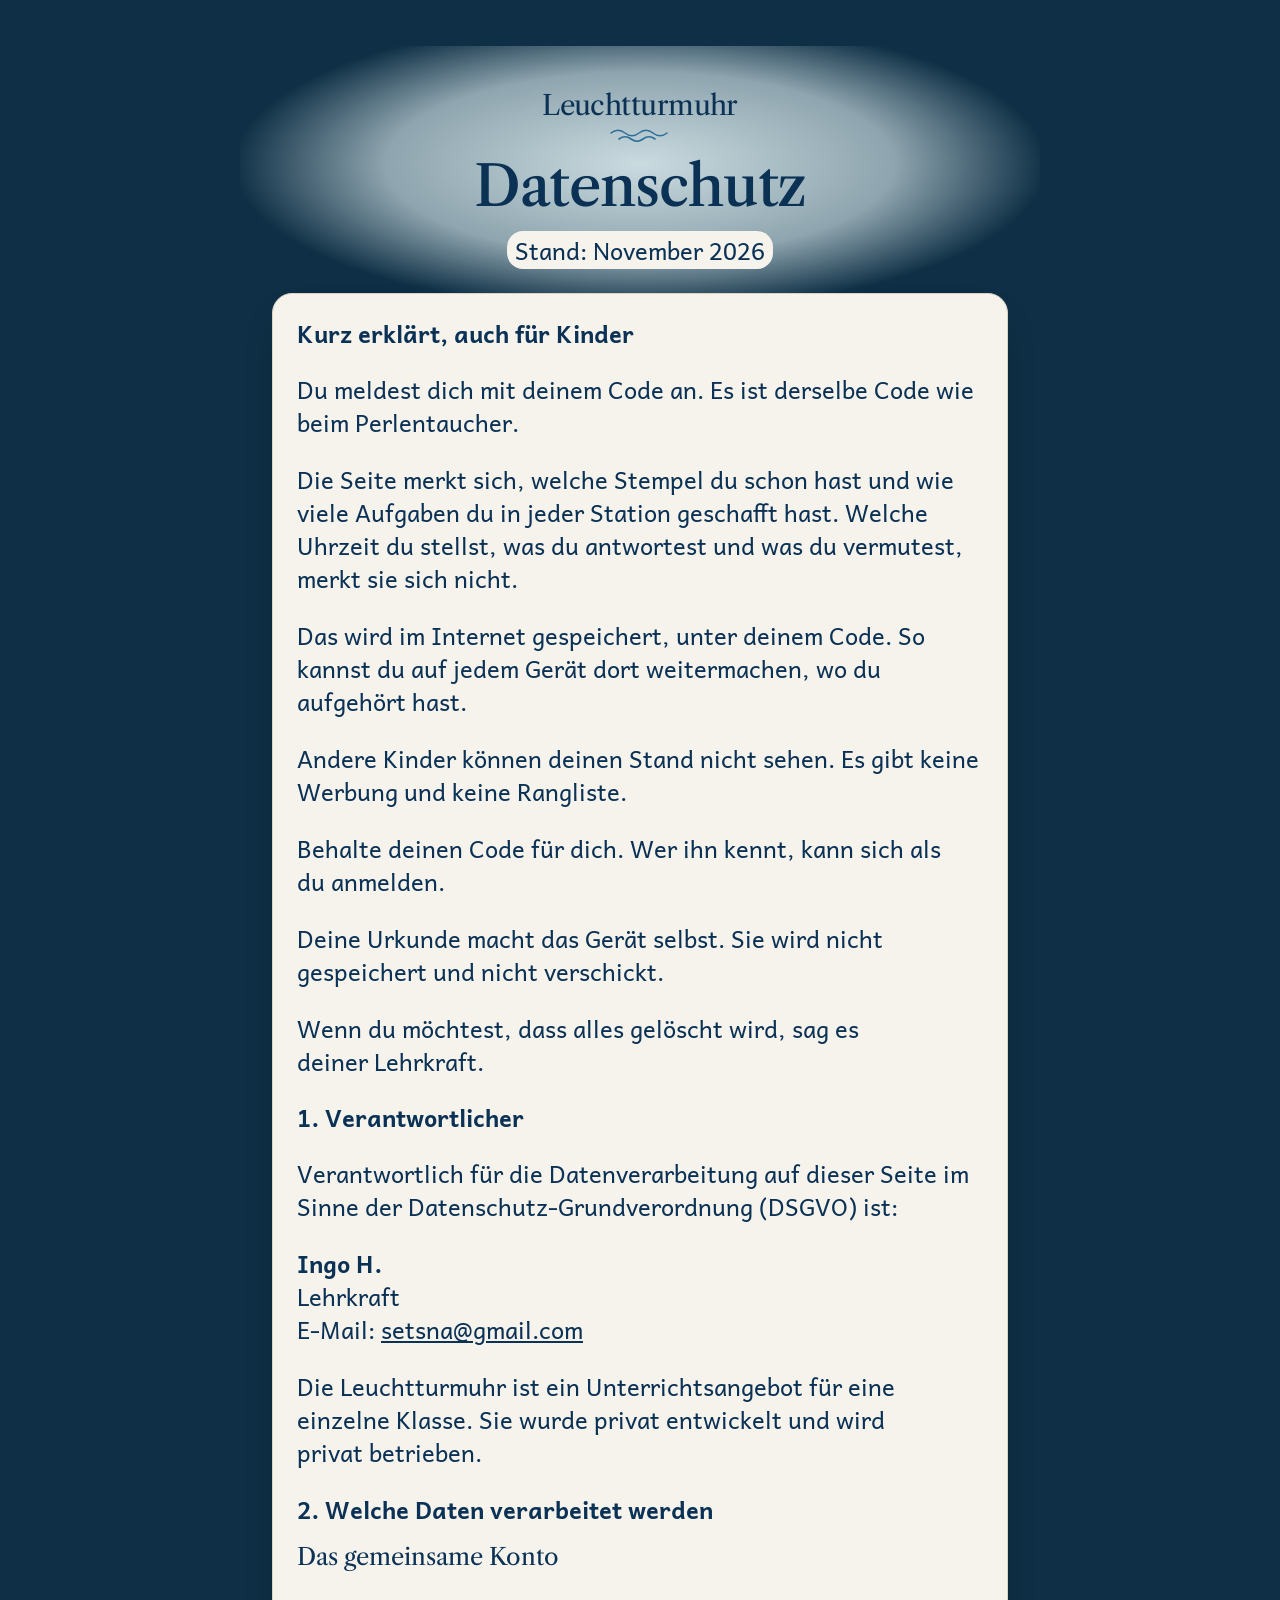
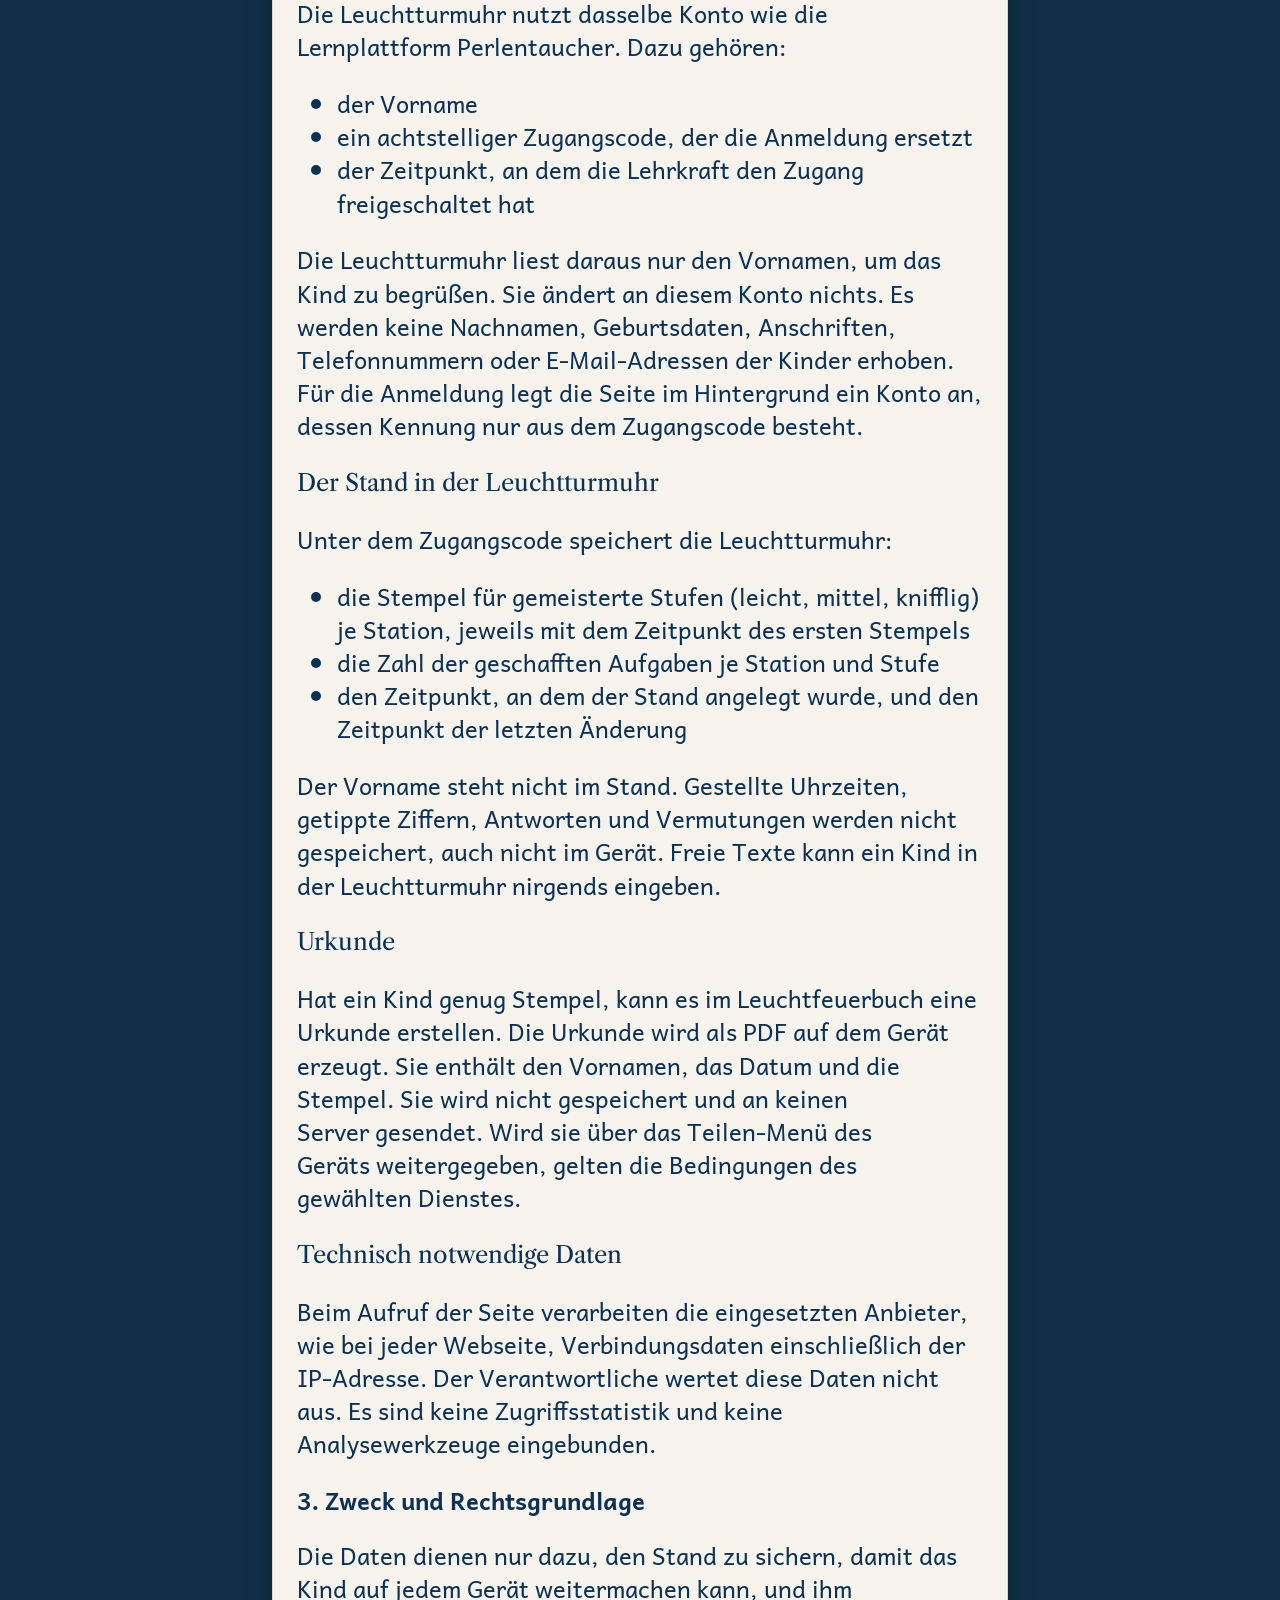
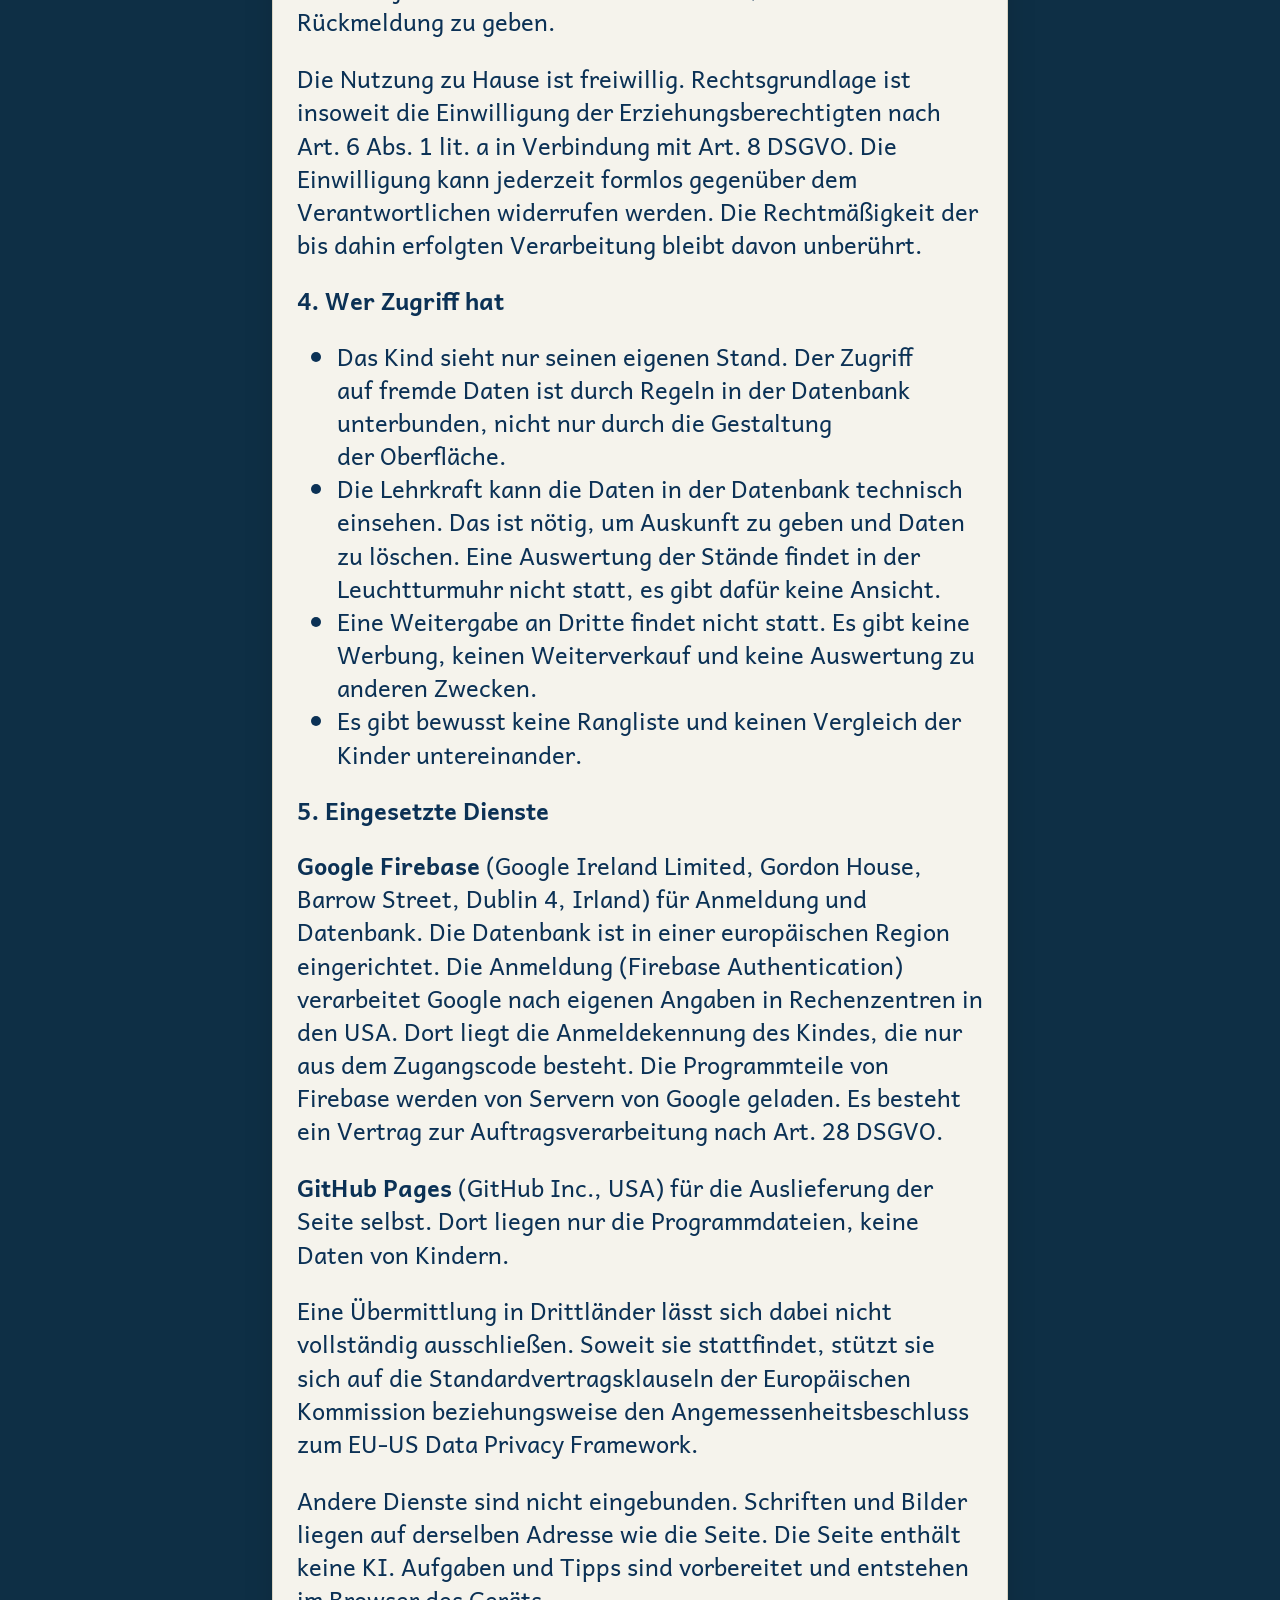
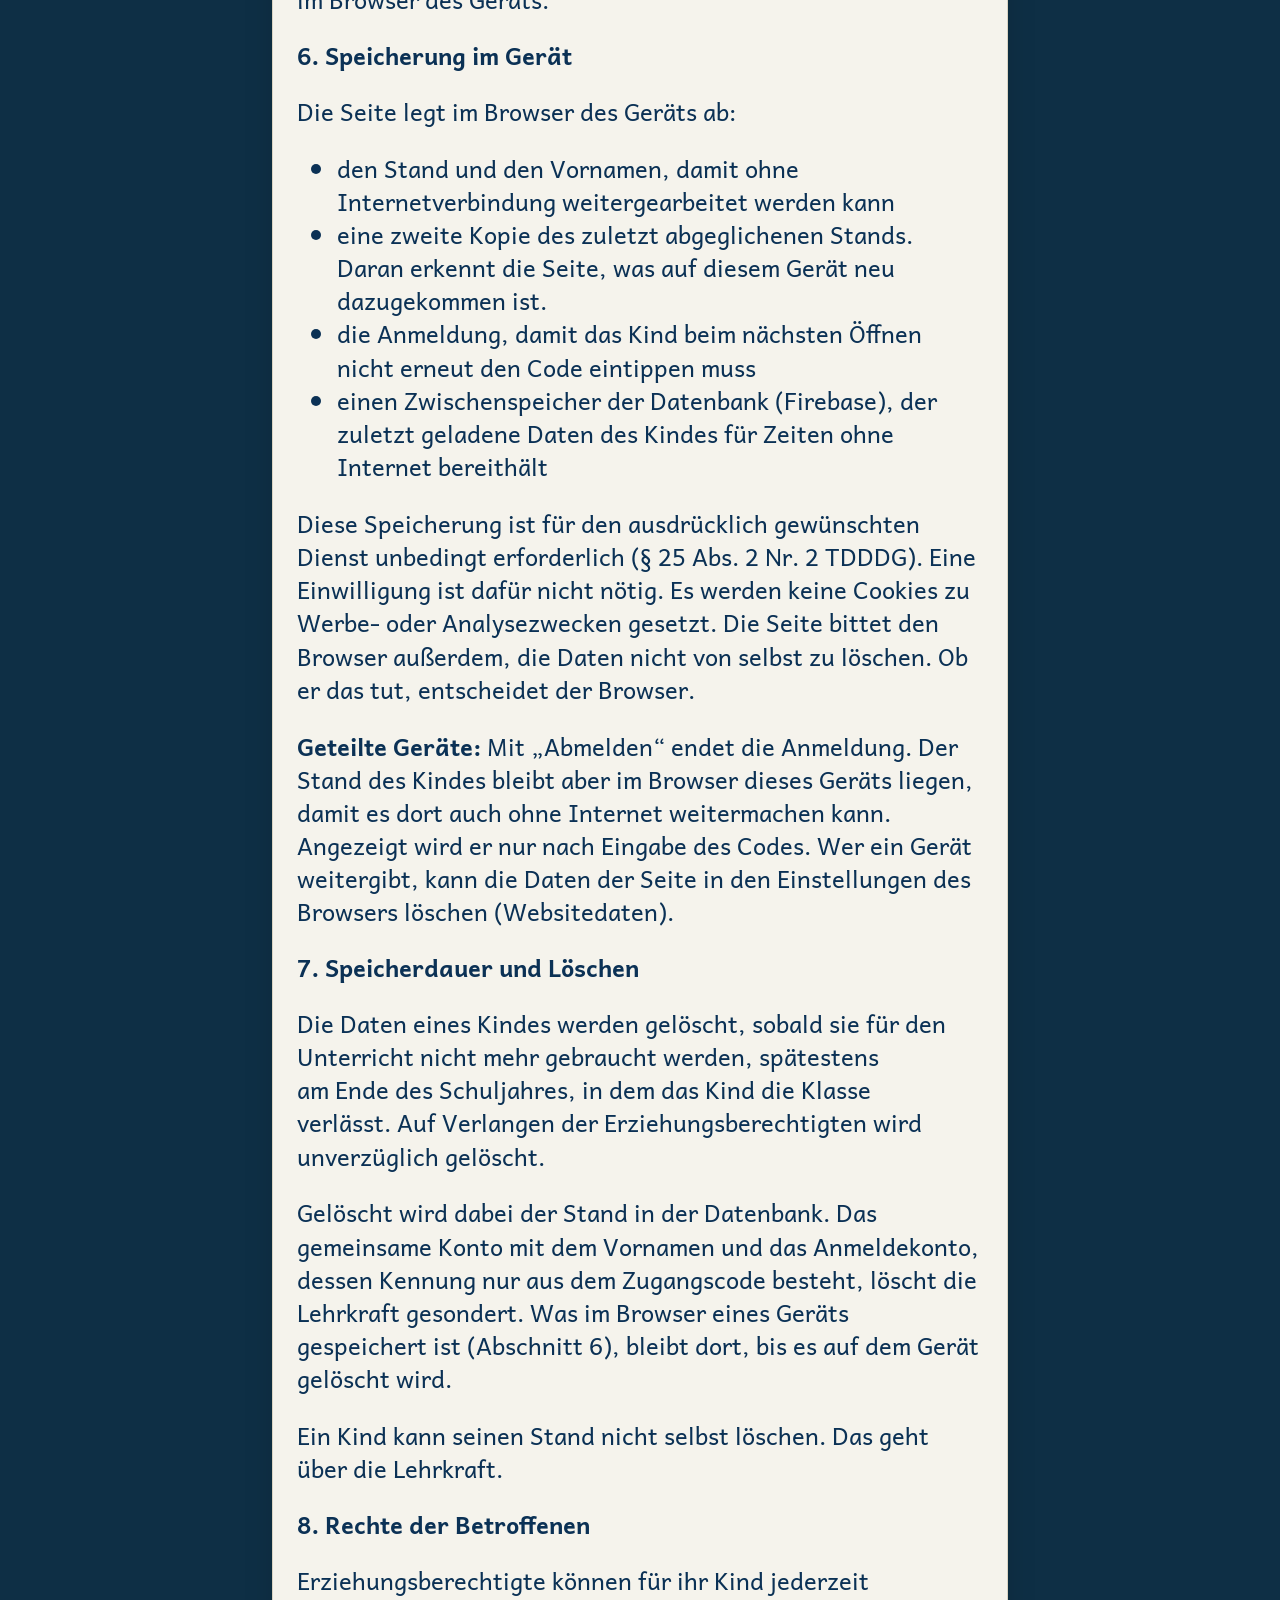
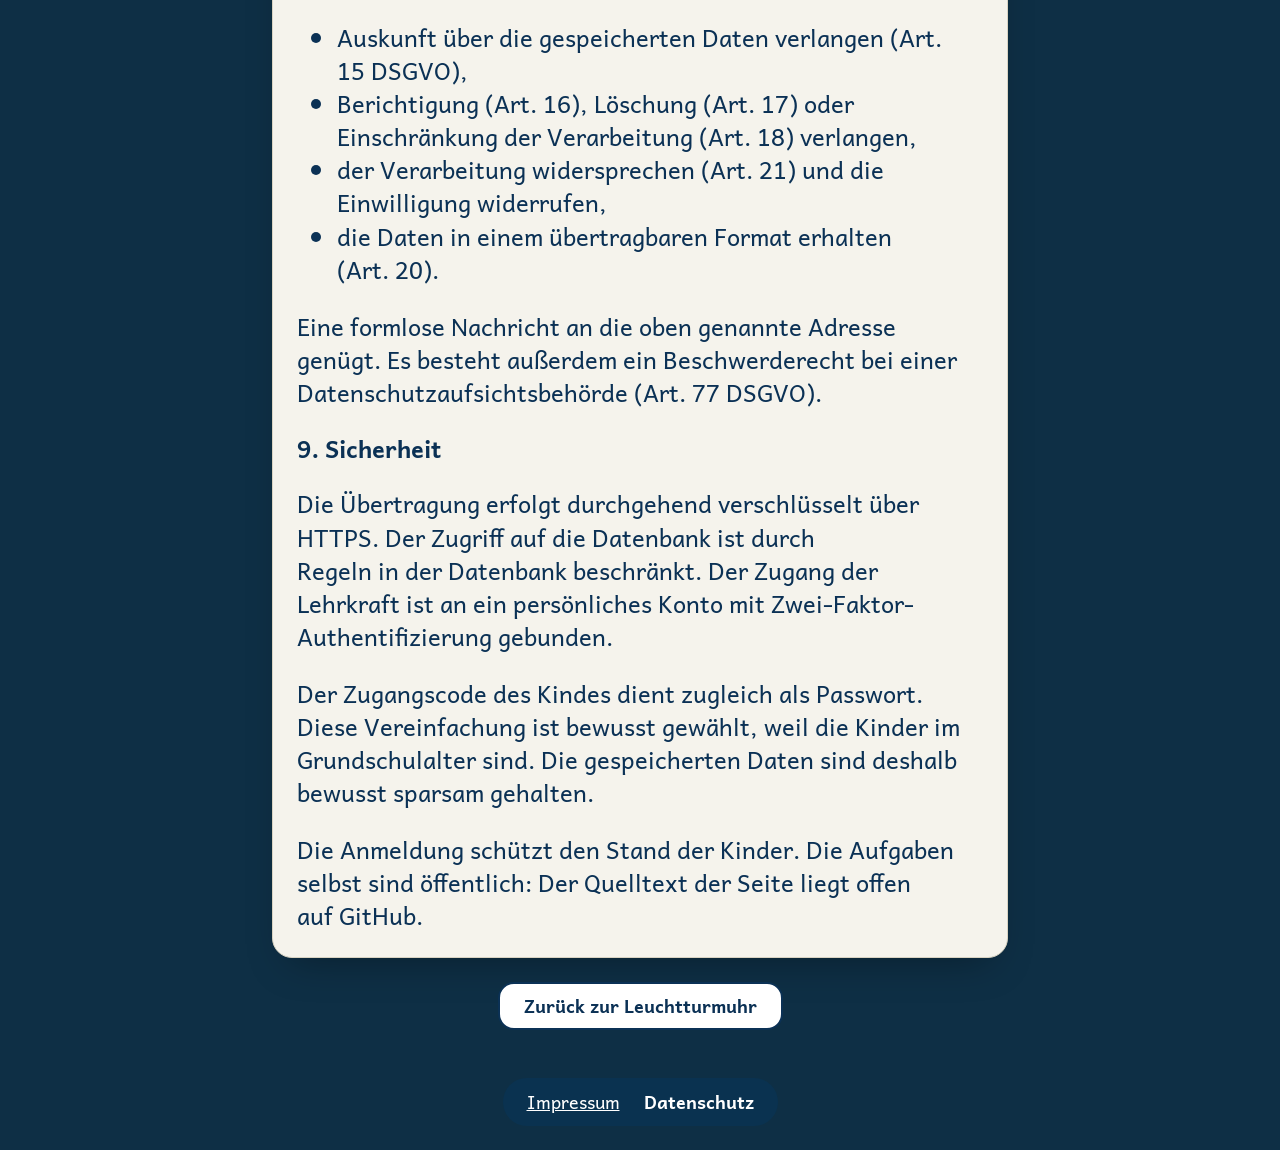
==== datenschutz.html @ ad17b471 "Stationstitel: keine automatische Silbentrennung, etwas kleiner (Zeitspannen in einer Zeile, v=3) Co" ====
<!doctype html>
<html lang="de">
<head>
  <meta charset="utf-8">
  <meta name="viewport" content="width=device-width, initial-scale=1, viewport-fit=cover">
  <meta http-equiv="Content-Security-Policy" content="default-src 'self'; img-src 'self'; style-src 'self'; script-src 'self'; font-src 'self'; connect-src 'self'; manifest-src 'self'; base-uri 'none'; form-action 'none'; object-src 'none'">
  <meta name="referrer" content="no-referrer">
  <meta name="robots" content="noindex, nofollow">
  <meta name="theme-color" content="#0e2f45">
  <title>Datenschutz – Leuchtturmuhr</title>
  <link rel="stylesheet" href="css/tokens.css?v=3">
  <link rel="stylesheet" href="css/leuchtturmuhr.css?v=3">
</head>
<body class="text-seite">
  <main class="seite">
    <header class="kopf">
      <a class="wortmarke" href="./">Leuchtturmuhr<svg class="welle" viewBox="0 0 62 14" aria-hidden="true" focusable="false"><path d="M2 5c5-4 9-4 14 0s9 4 14 0 9-4 14 0 9 4 14 0M10 11c4-3 8-3 12 0s8 3 12 0 8-3 12 0" fill="none" stroke-width="1.6" stroke-linecap="round"/></svg></a>
      <h1>Datenschutz</h1>
      <p class="stand">Stand: November 2026</p>
    </header>

    <section class="papier rechtstext" aria-label="Datenschutzerklärung">
      <h2>Kurz erklärt, auch für Kinder</h2>
      <p>Du meldest dich mit deinem Code an. Es ist derselbe Code wie beim Perlentaucher.</p>
      <p>Die Seite merkt sich, welche Stempel du schon hast und wie viele Aufgaben du in jeder Station geschafft hast. Welche Uhrzeit du stellst, was du antwortest und was du vermutest, merkt sie sich nicht.</p>
      <p>Das wird im Internet gespeichert, unter deinem Code. So kannst du auf jedem Gerät dort weitermachen, wo du aufgehört hast.</p>
      <p>Andere Kinder können deinen Stand nicht sehen. Es gibt keine Werbung und keine Rangliste.</p>
      <p>Behalte deinen Code für dich. Wer ihn kennt, kann sich als du anmelden.</p>
      <p>Deine Urkunde macht das Gerät selbst. Sie wird nicht gespeichert und nicht verschickt.</p>
      <p>Wenn du möchtest, dass alles gelöscht wird, sag es deiner Lehrkraft.</p>

      <h2>1. Verantwortlicher</h2>
      <p>Verantwortlich für die Datenverarbeitung auf dieser Seite im Sinne der Datenschutz-Grundverordnung (DSGVO) ist:</p>
      <p><b>Ingo H.</b><br>Lehrkraft<br>E-Mail: <a href="mailto:setsna@gmail.com">setsna@gmail.com</a></p>
      <p>Die Leuchtturmuhr ist ein Unterrichtsangebot für eine einzelne Klasse. Sie wurde privat entwickelt und wird privat betrieben.</p>

      <h2>2. Welche Daten verarbeitet werden</h2>
      <h3>Das gemeinsame Konto</h3>
      <p>Die Leuchtturmuhr nutzt dasselbe Konto wie die Lernplattform Perlentaucher. Dazu gehören:</p>
      <ul>
        <li>der Vorname</li>
        <li>ein achtstelliger Zugangscode, der die Anmeldung ersetzt</li>
        <li>der Zeitpunkt, an dem die Lehrkraft den Zugang freigeschaltet hat</li>
      </ul>
      <p>Die Leuchtturmuhr liest daraus nur den Vornamen, um das Kind zu begrüßen. Sie ändert an diesem Konto nichts. Es werden keine Nachnamen, Geburtsdaten, Anschriften, Telefonnummern oder E-Mail-Adressen der Kinder erhoben. Für die Anmeldung legt die Seite im Hintergrund ein Konto an, dessen Kennung nur aus dem Zugangscode besteht.</p>

      <h3>Der Stand in der Leuchtturmuhr</h3>
      <p>Unter dem Zugangscode speichert die Leuchtturmuhr:</p>
      <ul>
        <li>die Stempel für gemeisterte Stufen (leicht, mittel, knifflig) je Station, jeweils mit dem Zeitpunkt des ersten Stempels</li>
        <li>die Zahl der geschafften Aufgaben je Station und Stufe</li>
        <li>den Zeitpunkt, an dem der Stand angelegt wurde, und den Zeitpunkt der letzten Änderung</li>
      </ul>
      <p>Der Vorname steht nicht im Stand. Gestellte Uhrzeiten, getippte Ziffern, Antworten und Vermutungen werden nicht gespeichert, auch nicht im Gerät. Freie Texte kann ein Kind in der Leuchtturmuhr nirgends eingeben.</p>

      <h3>Urkunde</h3>
      <p>Hat ein Kind genug Stempel, kann es im Leuchtfeuerbuch eine Urkunde erstellen. Die Urkunde wird als PDF auf dem Gerät erzeugt. Sie enthält den Vornamen, das Datum und die Stempel. Sie wird nicht gespeichert und an keinen Server gesendet. Wird sie über das Teilen-Menü des Geräts weitergegeben, gelten die Bedingungen des gewählten Dienstes.</p>

      <h3>Technisch notwendige Daten</h3>
      <p>Beim Aufruf der Seite verarbeiten die eingesetzten Anbieter, wie bei jeder Webseite, Verbindungsdaten einschließlich der IP-Adresse. Der Verantwortliche wertet diese Daten nicht aus. Es sind keine Zugriffsstatistik und keine Analysewerkzeuge eingebunden.</p>

      <h2>3. Zweck und Rechtsgrundlage</h2>
      <p>Die Daten dienen nur dazu, den Stand zu sichern, damit das Kind auf jedem Gerät weitermachen kann, und ihm Rückmeldung zu geben.</p>
      <p>Die Nutzung zu Hause ist freiwillig. Rechtsgrundlage ist insoweit die Einwilligung der Erziehungsberechtigten nach Art. 6 Abs. 1 lit. a in Verbindung mit Art. 8 DSGVO. Die Einwilligung kann jederzeit formlos gegenüber dem Verantwortlichen widerrufen werden. Die Rechtmäßigkeit der bis dahin erfolgten Verarbeitung bleibt davon unberührt.</p>

      <h2>4. Wer Zugriff hat</h2>
      <ul>
        <li>Das Kind sieht nur seinen eigenen Stand. Der Zugriff auf fremde Daten ist durch Regeln in der Datenbank unterbunden, nicht nur durch die Gestaltung der Oberfläche.</li>
        <li>Die Lehrkraft kann die Daten in der Datenbank technisch einsehen. Das ist nötig, um Auskunft zu geben und Daten zu löschen. Eine Auswertung der Stände findet in der Leuchtturmuhr nicht statt, es gibt dafür keine Ansicht.</li>
        <li>Eine Weitergabe an Dritte findet nicht statt. Es gibt keine Werbung, keinen Weiterverkauf und keine Auswertung zu anderen Zwecken.</li>
        <li>Es gibt bewusst keine Rangliste und keinen Vergleich der Kinder untereinander.</li>
      </ul>

      <h2>5. Eingesetzte Dienste</h2>
      <p><b>Google Firebase</b> (Google Ireland Limited, Gordon House, Barrow Street, Dublin 4, Irland) für Anmeldung und Datenbank. Die Datenbank ist in einer europäischen Region eingerichtet. Die Anmeldung (Firebase Authentication) verarbeitet Google nach eigenen Angaben in Rechenzentren in den USA. Dort liegt die Anmeldekennung des Kindes, die nur aus dem Zugangscode besteht. Die Programmteile von Firebase werden von Servern von Google geladen. Es besteht ein Vertrag zur Auftragsverarbeitung nach Art. 28 DSGVO.</p>
      <p><b>GitHub Pages</b> (GitHub Inc., USA) für die Auslieferung der Seite selbst. Dort liegen nur die Programmdateien, keine Daten von Kindern.</p>
      <p>Eine Übermittlung in Drittländer lässt sich dabei nicht vollständig ausschließen. Soweit sie stattfindet, stützt sie sich auf die Standardvertragsklauseln der Europäischen Kommission beziehungsweise den Angemessenheitsbeschluss zum EU-US Data Privacy Framework.</p>
      <p>Andere Dienste sind nicht eingebunden. Schriften und Bilder liegen auf derselben Adresse wie die Seite. Die Seite enthält keine KI. Aufgaben und Tipps sind vorbereitet und entstehen im Browser des Geräts.</p>

      <h2>6. Speicherung im Gerät</h2>
      <p>Die Seite legt im Browser des Geräts ab:</p>
      <ul>
        <li>den Stand und den Vornamen, damit ohne Internetverbindung weitergearbeitet werden kann</li>
        <li>eine zweite Kopie des zuletzt abgeglichenen Stands. Daran erkennt die Seite, was auf diesem Gerät neu dazugekommen ist.</li>
        <li>die Anmeldung, damit das Kind beim nächsten Öffnen nicht erneut den Code eintippen muss</li>
        <li>einen Zwischenspeicher der Datenbank (Firebase), der zuletzt geladene Daten des Kindes für Zeiten ohne Internet bereithält</li>
      </ul>
      <p>Diese Speicherung ist für den ausdrücklich gewünschten Dienst unbedingt erforderlich (§ 25 Abs. 2 Nr. 2 TDDDG). Eine Einwilligung ist dafür nicht nötig. Es werden keine Cookies zu Werbe- oder Analysezwecken gesetzt. Die Seite bittet den Browser außerdem, die Daten nicht von selbst zu löschen. Ob er das tut, entscheidet der Browser.</p>
      <p><b>Geteilte Geräte:</b> Mit „Abmelden“ endet die Anmeldung. Der Stand des Kindes bleibt aber im Browser dieses Geräts liegen, damit es dort auch ohne Internet weitermachen kann. Angezeigt wird er nur nach Eingabe des Codes. Wer ein Gerät weitergibt, kann die Daten der Seite in den Einstellungen des Browsers löschen (Websitedaten).</p>

      <h2>7. Speicherdauer und Löschen</h2>
      <p>Die Daten eines Kindes werden gelöscht, sobald sie für den Unterricht nicht mehr gebraucht werden, spätestens am Ende des Schuljahres, in dem das Kind die Klasse verlässt. Auf Verlangen der Erziehungsberechtigten wird unverzüglich gelöscht.</p>
      <p>Gelöscht wird dabei der Stand in der Datenbank. Das gemeinsame Konto mit dem Vornamen und das Anmeldekonto, dessen Kennung nur aus dem Zugangscode besteht, löscht die Lehrkraft gesondert. Was im Browser eines Geräts gespeichert ist (Abschnitt 6), bleibt dort, bis es auf dem Gerät gelöscht wird.</p>
      <p>Ein Kind kann seinen Stand nicht selbst löschen. Das geht über die Lehrkraft.</p>

      <h2>8. Rechte der Betroffenen</h2>
      <p>Erziehungsberechtigte können für ihr Kind jederzeit</p>
      <ul>
        <li>Auskunft über die gespeicherten Daten verlangen (Art. 15 DSGVO),</li>
        <li>Berichtigung (Art. 16), Löschung (Art. 17) oder Einschränkung der Verarbeitung (Art. 18) verlangen,</li>
        <li>der Verarbeitung widersprechen (Art. 21) und die Einwilligung widerrufen,</li>
        <li>die Daten in einem übertragbaren Format erhalten (Art. 20).</li>
      </ul>
      <p>Eine formlose Nachricht an die oben genannte Adresse genügt. Es besteht außerdem ein Beschwerderecht bei einer Datenschutzaufsichtsbehörde (Art. 77 DSGVO).</p>

      <h2>9. Sicherheit</h2>
      <p>Die Übertragung erfolgt durchgehend verschlüsselt über HTTPS. Der Zugriff auf die Datenbank ist durch Regeln in der Datenbank beschränkt. Der Zugang der Lehrkraft ist an ein persönliches Konto mit Zwei-Faktor-Authentifizierung gebunden.</p>
      <p>Der Zugangscode des Kindes dient zugleich als Passwort. Diese Vereinfachung ist bewusst gewählt, weil die Kinder im Grundschulalter sind. Die gespeicherten Daten sind deshalb bewusst sparsam gehalten.</p>
      <p>Die Anmeldung schützt den Stand der Kinder. Die Aufgaben selbst sind öffentlich: Der Quelltext der Seite liegt offen auf GitHub.</p>
    </section>

    <p class="knopfreihe knopfreihe--mitte"><a class="knopf" href="./">Zurück zur Leuchtturmuhr</a></p>
  </main>
  <footer class="fuss"><a href="impressum.html">Impressum</a> <a href="datenschutz.html" aria-current="page">Datenschutz</a></footer>
</body>
</html>
---- css/tokens.css ----
/* Leuchtturmuhr: Schriften, Farben, Abstände, Schriftgrößen an einer Stelle.
   Grundlage: Lernlagune DESIGN.md (übernommen aus der Chancenbucht). */

@font-face {
  font-family: 'Libre Caslon Text';
  src: url('../schriften/libre-caslon-text.woff2') format('woff2');
  font-weight: 400 700;
  font-style: normal;
  font-display: swap;
}
@font-face {
  font-family: 'Andika';
  src: url('../schriften/andika-regular.woff2') format('woff2');
  font-weight: 400;
  font-style: normal;
  font-display: swap;
}
@font-face {
  font-family: 'Andika';
  src: url('../schriften/andika-bold.woff2') format('woff2');
  font-weight: 700;
  font-style: normal;
  font-display: swap;
}

:root {
  /* Farben (Lernlagune) */
  --tiefe: #0e2f45;
  --navy: #0b3155;
  --navy-weich: #133c5a;
  --welle: #2d6f98;
  --weiss: #ffffff;
  --papier: #f5f3ec;
  --papier-linie: #d9d3c2;
  --tinte-leise: #4a6275;
  --glas-kante: rgba(255, 255, 255, 0.5);
  --glas-schatten: rgba(0, 0, 0, 0.36);
  --nebel: rgba(10, 52, 84, 0.7);

  /* Inhaltsfarben der Uhr. Die Zeiger unterscheiden sich zusätzlich in Länge und Form (nie nur über die Farbe).
     Stundenzeiger: kurz, breit, dunkles Navy. Minutenzeiger: lang, schmal, spitz, Bernstein (Lumis Licht). */
  --uhr-blatt: #fffdf7;
  --uhr-rand: #0b3155;
  --uhr-strich: #4a6275;
  --zeiger-stunde: #0b3155;
  --zeiger-minute: #a8641a;
  --zeitstrahl-dauer: #8a4f12;   /* Bernstein, dunkler für Schrift auf Papier (AA) */

  /* Schriften */
  --schrift-name: 'Libre Caslon Text', Georgia, 'Times New Roman', serif;
  --schrift-text: 'Andika', 'Trebuchet MS', system-ui, sans-serif;

  /* Schriftgrößen (rem mit Untergrenze, damit Lesetext nicht schrumpft) */
  --gr-display: clamp(2.25rem, 1.6rem + 2.4vw, 3.75rem);
  --gr-title: clamp(1.75rem, 1.4rem + 1.2vw, 2.5rem);
  --gr-text: clamp(1.25rem, 1rem + 0.6vw, 1.625rem);
  --gr-label: clamp(1rem, 0.9rem + 0.3vw, 1.125rem);
  --gr-klein: clamp(1rem, 0.92rem + 0.25vw, 1.125rem);

  /* Abstände */
  --a-xs: 0.25rem;
  --a-s: 0.5rem;
  --a-m: 1rem;
  --a-l: 1.5rem;
  --a-xl: 2.5rem;
  --zeile: 34em;

  /* Rundungen */
  --r-papier: 1.25rem;
  --r-knopf: 1rem;

  /* Bewegung: nur opacity und transform */
  --kurve: cubic-bezier(0.16, 1, 0.3, 1);
  --dauer: 220ms;

  /* Touchziel */
  --tippen: 48px;
}
---- css/leuchtturmuhr.css ----
/* Leuchtturmuhr: Gestaltung nach Lernlagune DESIGN.md (Etappe 1d), Aufbau übernommen aus chancenbucht.css (Stand v=28).
   Grundregeln: Navy nur im Licht (heller Hof hinter dunkler Schrift), Glasrezept unverändert
   (blur 6px, saturate 140 %, 2-px-Lichtkante), Bewegung nur über opacity und transform,
   Touchziele mindestens 48 px, Lesetext mit Untergrenze (rem/clamp), Grafik und Rahmen am Maßstab --s. */

*, *::before, *::after { box-sizing: border-box; }
html { -webkit-text-size-adjust: 100%; overflow-x: clip; }

/* ---------- Maßstab: Entwurf 1088 px breit (iPad hoch) ---------- */
:root { --s: calc(min(100vw, 1088px) / 1088); }
@media (orientation: landscape) and (min-width: 820px) {
  /* nie über 1: Sonst wächst die Schrift auf großen Bildschirmen, die Seite aber nicht (Ingos Monitor, 15.11.2026) */
  :root { --s: min(1px, calc(100svh / 1010), calc(100vw / 1360)); }
}
@media (max-width: 640px) and (orientation: portrait) {
  :root { --s: min(1px, calc(100vw / 600)); }
}

body {
  margin: 0;
  min-height: 100vh;
  min-height: 100svh;
  font-family: var(--schrift-text);
  font-size: var(--gr-text);
  line-height: 1.4;
  color: var(--navy);
  background: var(--tiefe);
  position: relative;
  isolation: isolate;
  overflow-x: clip;   /* Lichthof und Licht dürfen nicht seitlich überstehen (kein waagerechtes Scrollen) */
}
:focus-visible { outline: 3px solid var(--navy); outline-offset: 4px; }

.nurvorlesen {
  position: absolute; width: 1px; height: 1px; margin: -1px; padding: 0; overflow: hidden;
  clip: rect(0 0 0 0); clip-path: inset(50%); white-space: nowrap; border: 0;
}

/* ---------- Wasser, Licht, Blasen ---------- */
.wasser {
  position: fixed; inset: 0; z-index: -2; pointer-events: none;
  background: linear-gradient(180deg, #e6f2ef 0%, #a9d4e1 30%, #3f86a8 70%, #12425f 100%);   /* Ersatz, solange das Bild lädt */
}
/* Unten ausrichten: Meer, Horizont und Leuchtturm bleiben auch auf breiten, flachen Bildschirmen sichtbar (Ingo, 16.11.2026) */
.wasser img { width: 100%; height: 100%; object-fit: cover; object-position: 70% 100%; display: block; }
.licht { position: absolute; z-index: -1; pointer-events: none; }
.licht {
  top: 0; left: 50%;
  width: min(60rem, 100%); height: calc(560 * var(--s));
  transform: translateX(-50%);
  background: radial-gradient(ellipse 46% 64% at 50% 0%, rgba(255, 252, 235, 0.55), rgba(220, 244, 250, 0.2) 55%, transparent 80%);
  opacity: 0.75;
  animation: licht-atmen 11s ease-in-out infinite alternate;
}
@keyframes licht-atmen { to { opacity: 1; transform: translateX(-50%) scaleX(1.08); } }
.ruht .licht { animation-play-state: paused; }

/* ---------- Seite ---------- */
.seite { max-width: 80rem; margin: 0 auto; padding: calc(96 * var(--s)) var(--a-m) var(--a-l); outline: none; }

/* Kopf im Lichthof: Navy steht nur auf hellem Grund */
.kopf { position: relative; text-align: center; margin: 0 auto var(--a-l); max-width: 44rem; }
.kopf::before {
  content: ''; position: absolute; z-index: -1; inset: -2.5rem -3rem;
  background: radial-gradient(ellipse at 50% 45%, rgba(228, 243, 245, 0.88) 0%, rgba(228, 243, 245, 0.6) 45%, transparent 72%);
  pointer-events: none;
}
.wortmarke {
  font-family: var(--schrift-name); font-size: max(1rem, calc(31 * var(--s))); letter-spacing: -0.02em;
  margin: 0 0 var(--a-s); display: inline-flex; flex-direction: column; align-items: center; gap: var(--a-xs);
  color: var(--navy);
}
a.wortmarke { text-decoration: none; min-height: var(--tippen); justify-content: center; }
.welle { width: 62px; height: 14px; stroke: var(--welle); }
h1 { font-family: var(--schrift-name); font-weight: 500; font-size: var(--gr-display); line-height: 1.3; letter-spacing: -0.02em; margin: 0; }
h2 { font-family: var(--schrift-name); font-weight: 400; font-size: var(--gr-title); line-height: 1.3; margin: var(--a-l) 0 var(--a-s); }
h3 { font-family: var(--schrift-name); font-weight: 400; font-size: var(--gr-text); margin: var(--a-m) 0 var(--a-xs); }
.unterzeile { margin: var(--a-s) 0 0; color: var(--navy-weich); font-size: var(--gr-text); }

/* Lumi: gemaltes Bild, rund ausgeblendet, kein Rahmen, keine Bewegung */
.lumi {
  display: block; margin: var(--a-m) auto 0;
  width: clamp(9rem, calc(300 * var(--s)), 18rem); height: auto; aspect-ratio: 1;
  border-radius: 50%;
  -webkit-mask-image: radial-gradient(circle at 50% 50%, #000 56%, transparent 71%);
  mask-image: radial-gradient(circle at 50% 50%, #000 56%, transparent 71%);
}

/* ---------- Papier: helle Fläche für Formulare und Text ---------- */
.papier {
  background: var(--papier);
  border: 1px solid var(--papier-linie);
  border-radius: var(--r-papier);
  padding: var(--a-l);
  margin: var(--a-l) auto;
  max-width: 40rem;
  box-shadow: 0 18px 40px -18px var(--glas-schatten);
}
.papier > :first-child { margin-top: 0; }
.papier > :last-child { margin-bottom: 0; }
.papier p, .papier li { max-width: var(--zeile); }
.papier a { color: var(--navy); }
.leise { color: var(--tinte-leise); font-size: var(--gr-klein); }

/* Formular */
label { display: block; font-size: var(--gr-label); font-weight: 700; margin-bottom: var(--a-xs); }
input[type="text"] {
  font: inherit; color: var(--navy); background: var(--weiss);
  border: 2px solid var(--navy-weich); border-radius: var(--r-knopf);
  min-height: var(--tippen); padding: 0 var(--a-m); width: 100%;
}
.code-feld { max-width: 16rem; letter-spacing: 0.12em; text-transform: uppercase; }
.hinweis-feld { min-height: 1.45em; margin: var(--a-s) 0 0; font-weight: 700; }
.hinweis-feld:empty { min-height: 0; }

/* Knöpfe */
.knopf {
  font: inherit; font-size: var(--gr-label); font-weight: 700;
  min-height: var(--tippen); min-width: var(--tippen); padding: 0 var(--a-l);
  border-radius: var(--r-knopf); border: 2px solid var(--navy); background: var(--weiss); color: var(--navy);
  cursor: pointer; transition: transform var(--dauer) var(--kurve);
}
.knopf:active { transform: scale(0.98); }
.knopf[disabled] { opacity: 0.55; cursor: not-allowed; }
.knopf.haupt { background: var(--navy); color: var(--weiss); }
a.knopf { display: inline-flex; align-items: center; text-decoration: none; }
.knopfreihe { display: flex; flex-wrap: wrap; gap: var(--a-s) var(--a-m); align-items: center; margin: var(--a-l) 0 0; }
.knopfreihe--mitte { justify-content: center; }
/* Ruhiger Glasknopf auf dem Wasser (z. B. Abmelden) */
.knopf.glas-knopf {
  background: rgba(10, 52, 84, 0.74); color: var(--weiss); border-color: var(--glas-kante);   /* 0.74: Weiß bleibt auch über hellem Sand über 4.5 : 1 */
  -webkit-backdrop-filter: blur(6px); backdrop-filter: blur(6px);
}
.knopf.glas-knopf:focus-visible { outline-color: var(--weiss); }

/* ---------- Startseite: Stationen als Glasfenster ---------- */
.netz-zeile { max-width: 40rem; margin: 0 auto var(--a-m); padding: var(--a-s) var(--a-m); background: var(--papier); border-radius: var(--r-knopf); font-size: var(--gr-klein); }
.stationen {
  list-style: none; margin: calc(40 * var(--s)) auto 0; padding: 0;
  --spalten: 3;
  --luecke: calc(36 * var(--s));
  display: flex; flex-wrap: wrap; justify-content: center;   /* letzte Reihe mittig (3 + 2 im Hochformat) */
  gap: var(--luecke);
  max-width: 62rem;
}
/* Querformat: alle fünf nebeneinander, ohne Scrollen (Lernlagune: Querformat-ohne-Scrollen) */
@media (orientation: landscape) and (min-width: 820px) {
  .stationen { --spalten: 5; max-width: 80rem; }
}
.stationen > li { display: flex; flex: 0 1 calc((100% - (var(--spalten) - 1) * var(--luecke)) / var(--spalten) - 1px); min-width: 0; }
@media (max-width: 560px) {
  .stationen > li { flex-basis: 100%; max-width: 22rem; }
}
.station {
  flex: 1; width: 100%; margin: 0; font: inherit;
  container-type: inline-size;   /* für die Titelgröße (cqi) */
  position: relative; display: flex; flex-direction: column; align-items: center; text-align: center;
  min-height: calc(330 * var(--s));
  padding: calc(44 * var(--s)) var(--a-m) calc(36 * var(--s));
  border-radius: calc(72 * var(--s));
  color: var(--weiss);
  background: linear-gradient(180deg, rgba(214, 242, 252, 0.13), rgba(40, 110, 150, 0.06) 55%, rgba(8, 42, 70, 0.42));
  border: 2px solid var(--glas-kante);
  box-shadow: inset 0 2px 0 rgba(255, 255, 255, 0.62), inset 0 0 0 2px rgba(255, 255, 255, 0.16), inset 0 0 calc(22 * var(--s)) rgba(200, 240, 255, 0.38), 0 26px 50px -10px rgba(3, 20, 35, 0.38);
  -webkit-backdrop-filter: blur(6px) saturate(140%);
  backdrop-filter: blur(6px) saturate(140%);
}
/* „Kommt bald“: dunkleres Nebelglas, damit kleine weiße Schrift auch über hellem Wasser AA erreicht */
.station--bald { background: var(--nebel); }
.station__name { display: block; margin: 0; font-family: var(--schrift-name); font-weight: 400; font-size: max(1.375rem, calc(40 * var(--s)));
  font-size: clamp(min(1.25rem, 15.5cqi), 15.5cqi, 2.5rem);   /* richtet sich nach der Kartenbreite (Container), ältere Browser nehmen die Zeile davor; 15,5 statt 17, damit „Zeitspannen“ auf dem iPad in eine Zeile passt (Ingo, 16.11.2026) */
  max-width: 100%; hyphens: manual; overflow-wrap: anywhere; line-height: 1.3; text-shadow: 0 1px 3px rgba(4, 30, 50, 0.55); }
.station__kurz { display: block; font-size: var(--gr-klein); line-height: 1.3; }
/* Live-Station: ganzes Fenster ist der Knopf. Getöntes Glas (0.62 oben), damit kleine weiße Schrift AA erreicht. */
.station--live {
  cursor: pointer;
  background: linear-gradient(180deg, rgba(10, 52, 84, 0.62), rgba(8, 42, 70, 0.78));
  transition: transform var(--dauer) var(--kurve);
}
.station--live:active { transform: scale(0.975); }
.station--live:focus-visible { outline: 3px solid var(--weiss); outline-offset: 6px; }
@media (hover: hover) { .station--live:hover { transform: translateY(-6px); } }
.stempel-punkte { display: inline-flex; gap: 0.5rem; margin-top: var(--a-s); }
.stempel-punkt { display: inline-block; width: 1rem; height: 1rem; border-radius: 50%; border: 2px dashed rgba(255, 255, 255, 0.85); vertical-align: middle; }
.stempel-punkt--voll { border-style: solid; background: var(--weiss); box-shadow: inset 0 0 0 3px var(--welle); }
.station__linie { width: 60%; height: 1px; margin: calc(14 * var(--s)) auto; background: linear-gradient(90deg, transparent, rgba(255, 255, 255, 0.7), transparent); position: relative; }
.station__linie::after { content: ''; position: absolute; left: 50%; top: 50%; width: 6px; height: 6px; margin: -3px 0 0 -3px; border-radius: 50%; background: var(--weiss); box-shadow: 0 0 8px rgba(255, 255, 255, 0.8); }
.station p { margin: 0; font-size: var(--gr-klein); line-height: 1.3; text-shadow: 0 1px 3px rgba(4, 30, 50, 0.55); }
.station__bild { width: calc(120 * var(--s)); min-width: 4.5rem; height: auto; margin: auto 0 calc(10 * var(--s)); padding-top: calc(18 * var(--s)); }
.station__bald { margin-top: var(--a-s) !important; font-size: var(--gr-label); opacity: 0.92; display: inline-flex; align-items: center; gap: 0.4em; }
.schloss { width: 1em; height: 1em; fill: none; stroke: currentColor; stroke-width: 1.6; stroke-linecap: round; stroke-linejoin: round; }


/* ---------- Erwachsenenbereich ---------- */
.erwachsene summary { cursor: pointer; min-height: var(--tippen); display: flex; align-items: center; list-style-position: inside; }
.erwachsene summary h2 { display: inline; margin: 0; font-size: var(--gr-text); }
.erwachsene { max-width: 40rem; }

/* ---------- Meldungen ---------- */
.meldung-bereich { position: sticky; bottom: 0; display: flex; justify-content: center; padding: 0 var(--a-m) var(--a-m); pointer-events: none; }
.meldung { pointer-events: auto; margin: 0; max-width: 40rem; padding: var(--a-s) var(--a-m); background: var(--navy); color: var(--weiss); border-radius: var(--r-knopf); font-size: var(--gr-klein); }
.meldung:empty { display: none; }
.vorschau-hinweis { margin: 0; padding: var(--a-s) var(--a-m); background: var(--navy); color: var(--weiss); text-align: center; font-size: var(--gr-klein); }

/* ---------- Fuß: auf dunklem Nebelglas, damit Weiß lesbar bleibt ---------- */
.fuss {
  display: flex; flex-wrap: wrap; justify-content: center; gap: var(--a-s) var(--a-l);
  width: fit-content; margin: var(--a-l) auto max(var(--a-l), env(safe-area-inset-bottom));
  padding: 0 var(--a-l); border-radius: 999px;
  background: rgba(10, 52, 84, 0.78);
  font-size: var(--gr-klein);
}
.fuss a { color: var(--weiss); min-height: var(--tippen); display: inline-flex; align-items: center; }
.fuss a:focus-visible { outline-color: var(--weiss); }
.fuss a[aria-current="page"] { text-decoration: none; font-weight: 700; }

/* ---------- Unterseiten (Datenschutz, Impressum) ---------- */
.text-seite .papier { max-width: 46rem; }
.text-seite .papier h2 { font-size: var(--gr-text); font-family: var(--schrift-text); font-weight: 700; }

@media (hover: hover) {
  .knopf.glas-knopf:hover { background: rgba(10, 52, 84, 0.86); }
}
@media (prefers-reduced-motion: reduce) {
  *, *::before, *::after { transition: none !important; animation: none !important; }
  .licht { opacity: 0.8; }
}

/* Erwachsenenbereich: Liste der Stationen, Tabelle Prinzip und Umsetzung */
.erwachsene__liste { padding-left: 1.2em; }
.erwachsene__liste li + li { margin-top: var(--a-xs); }
.erwachsene__tabelle { overflow-x: auto; }
.erwachsene__tabelle table { border-collapse: collapse; width: 100%; font-size: var(--gr-klein); }
.erwachsene__tabelle th, .erwachsene__tabelle td { text-align: left; vertical-align: top; padding: var(--a-xs) var(--a-s); border-bottom: 1px solid var(--papier-linie); }
.erwachsene__tabelle tbody th { font-weight: 700; min-width: 8rem; }

/* ---------- Etappe 6b: Befunde aus dem Design-Review ---------- */
/* A2: Gewählt und gesperrt bleibt deutlich (die eigene Vermutung bleibt neben dem Ergebnis stehen) */
.knopf[aria-pressed="true"][disabled] { opacity: 1; background: var(--navy); color: var(--weiss); }
/* A3: Fokusring zweifarbig, damit er auf Papier und über hellem Wasser sichtbar ist.
   Innen ein heller Ring (box-shadow am Rand), außen Navy; auf Glas umgekehrt. */
:focus-visible { outline: 3px solid var(--navy); outline-offset: 2px; box-shadow: 0 0 0 2px var(--weiss); }
.knopf.glas-knopf:focus-visible, .fuss a:focus-visible, .pfeil-knopf:focus-visible { outline-color: var(--weiss); box-shadow: 0 0 0 2px var(--navy); }
.station--live:focus-visible {
  outline: 3px solid var(--weiss); outline-offset: 6px;
  box-shadow: inset 0 2px 0 rgba(255, 255, 255, 0.62), inset 0 0 0 2px rgba(255, 255, 255, 0.16), 0 0 0 6px var(--navy);
}
/* A4: „Stand“-Zeile auf Datenschutz und Impressum liegt auf Papier statt am Rand des Lichthofs */
.kopf .stand { display: inline-block; margin: var(--a-s) 0 0; padding: 0.15rem var(--a-s); background: var(--papier); border-radius: var(--r-knopf); color: var(--navy); }
/* A12: Aufklapper zeigen ihren Zustand (gezeichneter Winkel, dreht sich beim Öffnen); Unterüberschriften kleiner als die Überschrift */
details > summary { list-style: none; }
details > summary::-webkit-details-marker { display: none; }
details > summary::after {
  content: ''; flex: none; width: 0.6rem; height: 0.6rem; margin-left: auto;
  border-right: 2.5px solid currentColor; border-bottom: 2.5px solid currentColor;
  transform: translateY(-25%) rotate(45deg); transition: transform var(--dauer) var(--kurve);
}
details[open] > summary::after { transform: translateY(25%) rotate(-135deg); }
.erwachsene summary, .so-gehts summary, .am-tisch summary { gap: var(--a-m); }
.erwachsene h3 { font-family: var(--schrift-text); font-weight: 700; font-size: var(--gr-label); margin: var(--a-l) 0 var(--a-xs); }
/* A5: Tafel und Beamer (1920 × 1080) und große Bildschirme: alles eine Stufe größer, die Seite nutzt die Fläche.
   Grundschrift 125 %: Alle rem-Größen (Schrift, Seite, Bühne, Rad) wachsen mit. --s darf bis 1,3 px wachsen,
   bleibt aber an die Fensterhöhe gebunden (Ingos breiter, flacher Monitor). Der Layout-Test prüft 1920 × 1080 und 3280 × 1115. */
@media (orientation: landscape) and (min-width: 1600px) and (min-height: 860px) {
  html { font-size: 125%; }
  :root { --s: min(1.3px, calc(100svh / 1010), calc(100vw / 1360)); }
}

/* 6b: keine einzelnen Wörter allein in der letzten Zeile (Schusterjungen); ältere Browser ignorieren es */
p, li, dd, figcaption { text-wrap: pretty; }
h1, h2, h3 { text-wrap: balance; }

/* ---------- Etappe 6c (Finish-Review) ---------- */
/* Querformat: Kartentitel unten bündig, damit Trennlinie und Unterzeile aller Karten auf einer Höhe liegen,
   auch wenn „Kann das stimmen?“ zweizeilig ist */
@media (orientation: landscape) and (min-width: 820px) {
  .station__name { min-height: 2.6em; display: flex; align-items: flex-end; justify-content: center; }
}
/* Fokus auf dem Titel nach dem Weiterblättern: Ring bleibt, aber rund und mit Abstand (kein „Auswahlkasten“) */
h1[tabindex="-1"] { border-radius: 0.6rem; }
h1[tabindex="-1"]:focus-visible { outline-offset: 6px; }

/* Erwachsenenbereich wie bei den Riff-Akten (Ingo, 15.11.2026): zugeklappt eine kleine Nebelglas-Pille
   mit Pfeil links, damit Kinder nicht hineintippen; aufgeklappt helles Papier in voller Breite. */
.erwachsene:not([open]) {
  width: fit-content; max-width: 100%; margin: 0.6rem auto; padding: 0 1.1em;
  border-radius: 999px; border: 0; box-shadow: none; background: var(--nebel); color: var(--weiss);
  -webkit-backdrop-filter: blur(5px); backdrop-filter: blur(5px);
}
.erwachsene:not([open]) > summary { gap: 0.55em; }
.erwachsene:not([open]) > summary h2 { font-family: var(--schrift-text); font-size: 1rem; font-weight: 700; color: inherit; }
.erwachsene:not([open]) > summary::after { order: -1; margin-left: 0; transform: rotate(-45deg); }
.erwachsene:not([open]) > summary:focus-visible { outline-color: var(--weiss); box-shadow: 0 0 0 2px var(--navy); border-radius: 999px; }

/* ---------- Analoguhr (js/uhr.js) ----------
   Lage der Zeiger kommt als SVG-Attribut transform, hier nur das Aussehen. Kein Übergang: Zeiger springen. */
.uhr { display: flex; flex-direction: column; align-items: center; gap: var(--a-m); }
.uhr__svg { width: min(100%, 22rem); height: auto; display: block; }
.uhr--bedienbar .uhr__svg { touch-action: none; -webkit-user-select: none; user-select: none; -webkit-touch-callout: none; cursor: grab; }
.uhr--zieht .uhr__svg { cursor: grabbing; }
.uhr__rand { fill: var(--uhr-blatt); stroke: var(--uhr-rand); stroke-width: 3; }
.uhr__strich { stroke: var(--uhr-strich); stroke-width: 1; stroke-linecap: round; }
.uhr__strich--stunde { stroke: var(--navy); stroke-width: 2.5; }
.uhr__zahl { font-family: var(--schrift-text); font-size: 15px; fill: var(--navy); }
.uhr__form { stroke: var(--uhr-blatt); stroke-width: 1; stroke-linejoin: round; }
.uhr__zeiger--stunde .uhr__form { fill: var(--zeiger-stunde); }
.uhr__zeiger--minute .uhr__form { fill: var(--zeiger-minute); }
.uhr__griff { stroke: transparent; stroke-width: 22; stroke-linecap: round; }
.uhr__mitte { fill: var(--navy); stroke: var(--uhr-blatt); stroke-width: 1.5; }
.uhr__zeiger:focus { outline: none; }
.uhr__zeiger:focus-visible .uhr__form, .uhr__zeiger--aktiv .uhr__form { stroke: var(--navy); stroke-width: 2.5; }
.uhr__zeiger:focus-visible .uhr__griff { stroke: rgba(11, 49, 85, 0.6); }   /* Fokus als halbdunkler Hof um den Zeiger, mind. 3:1 zum Blatt (gemessen in tools/uhr-test.html) */
.uhr__tasten { display: grid; grid-template-columns: repeat(2, minmax(8rem, 1fr)); gap: var(--a-s); }
.uhr__minutenzahl { font-family: var(--schrift-text); font-size: 11px; font-weight: 700; fill: var(--welle); }
.uhr--klein .uhr__svg { width: min(100%, 13rem); }
.uhr--gesperrt .uhr__svg { cursor: default; }
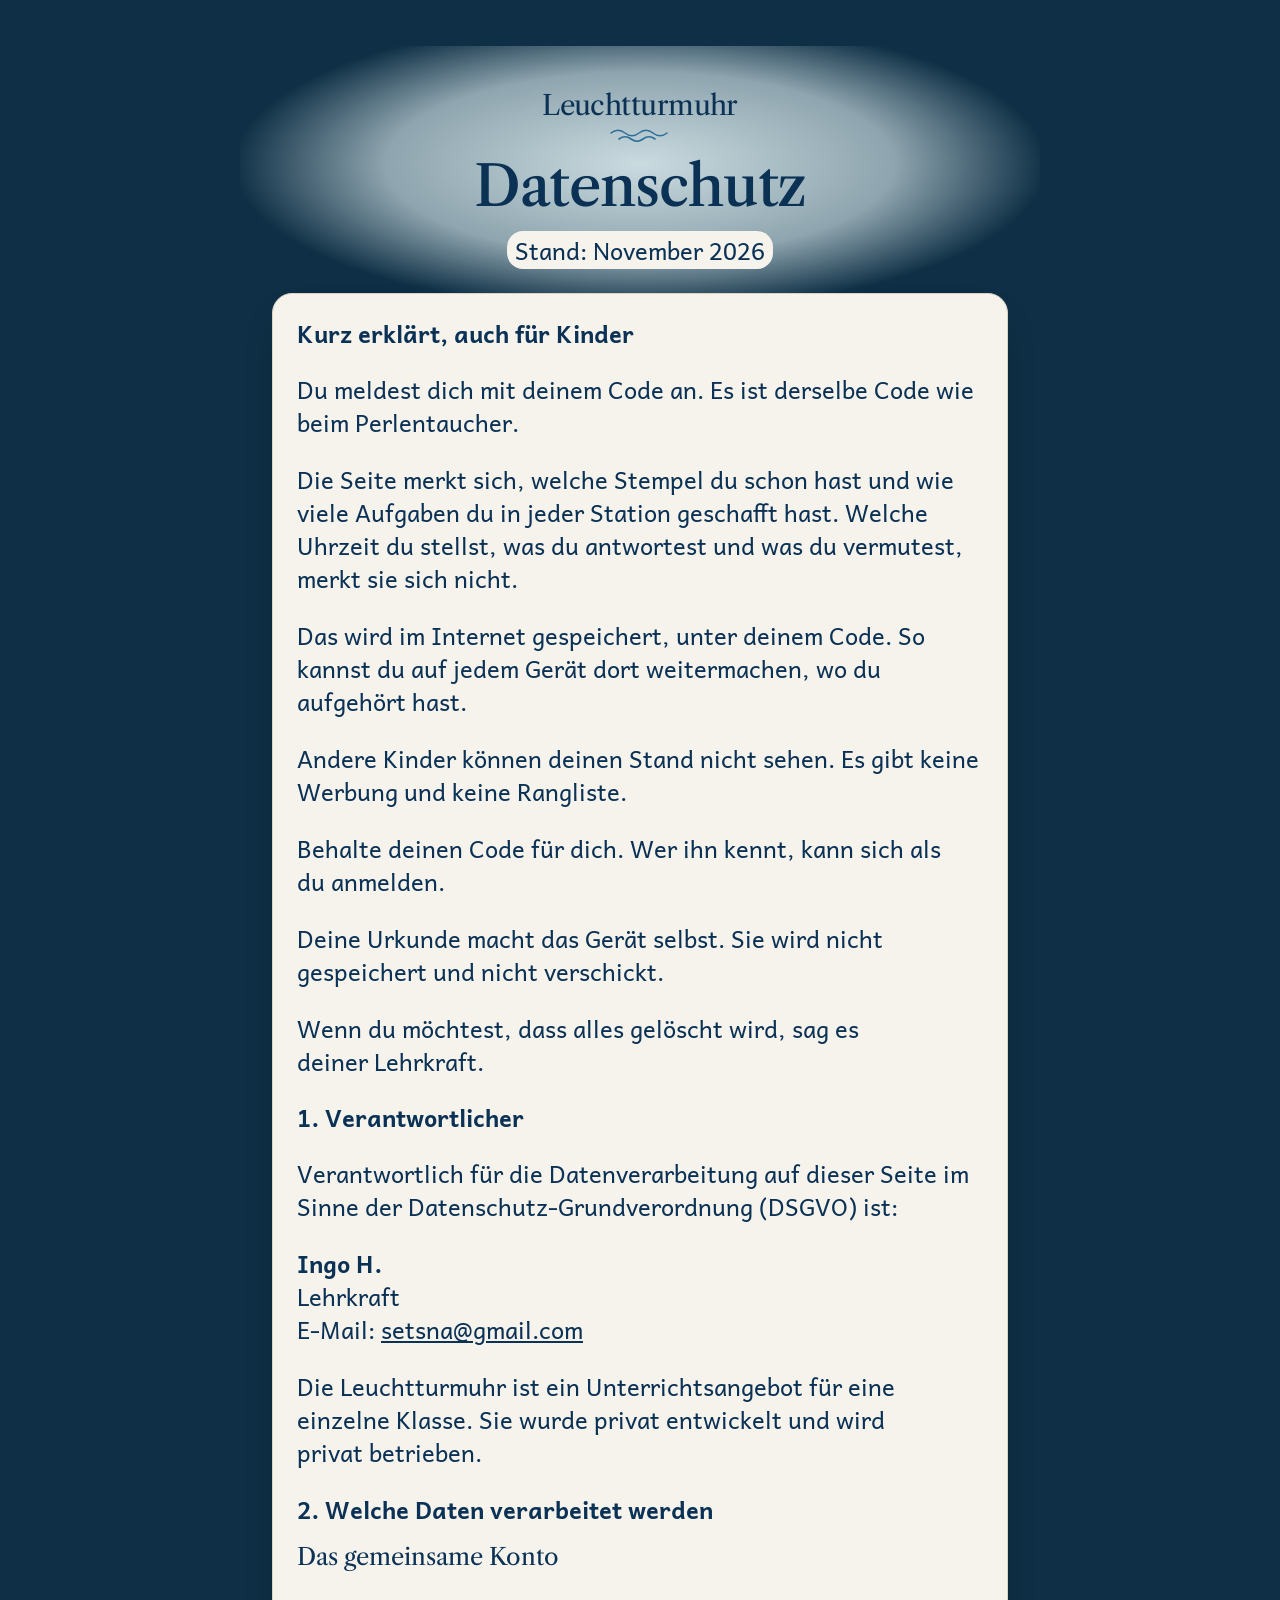
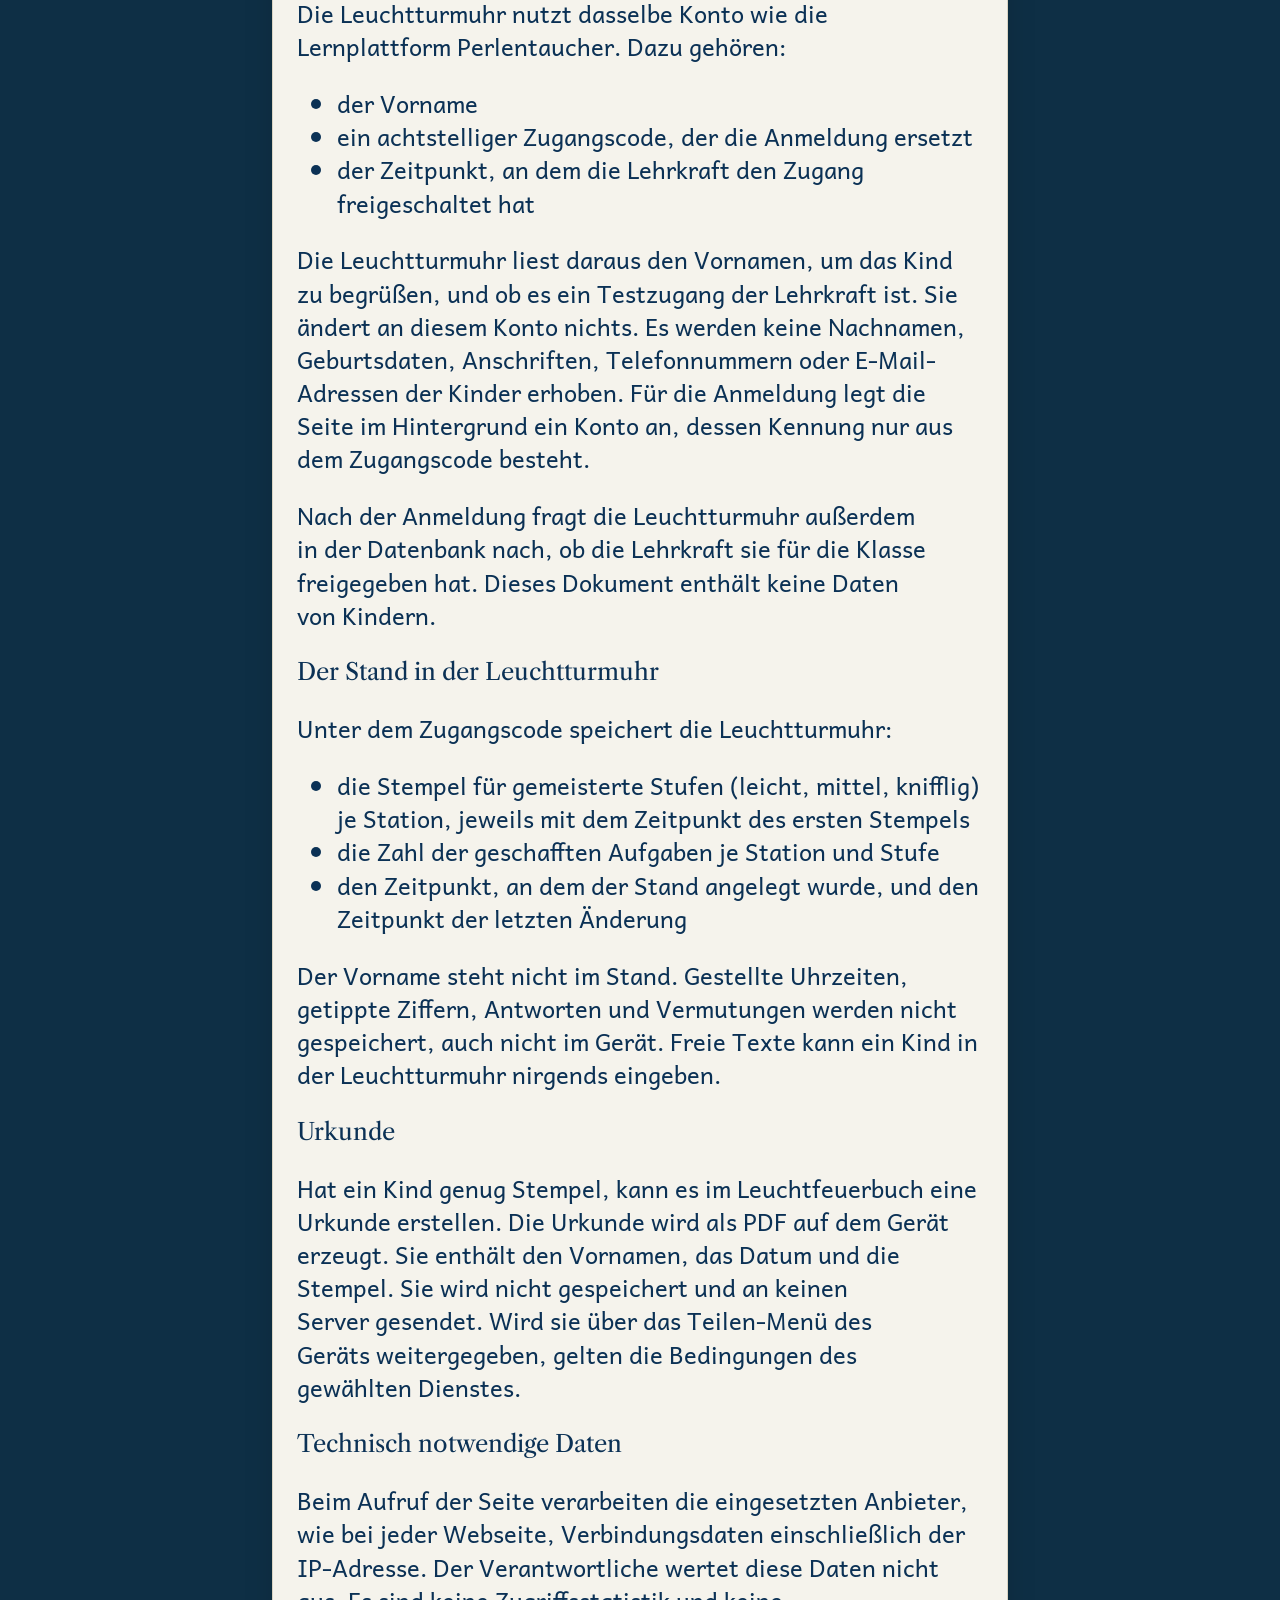
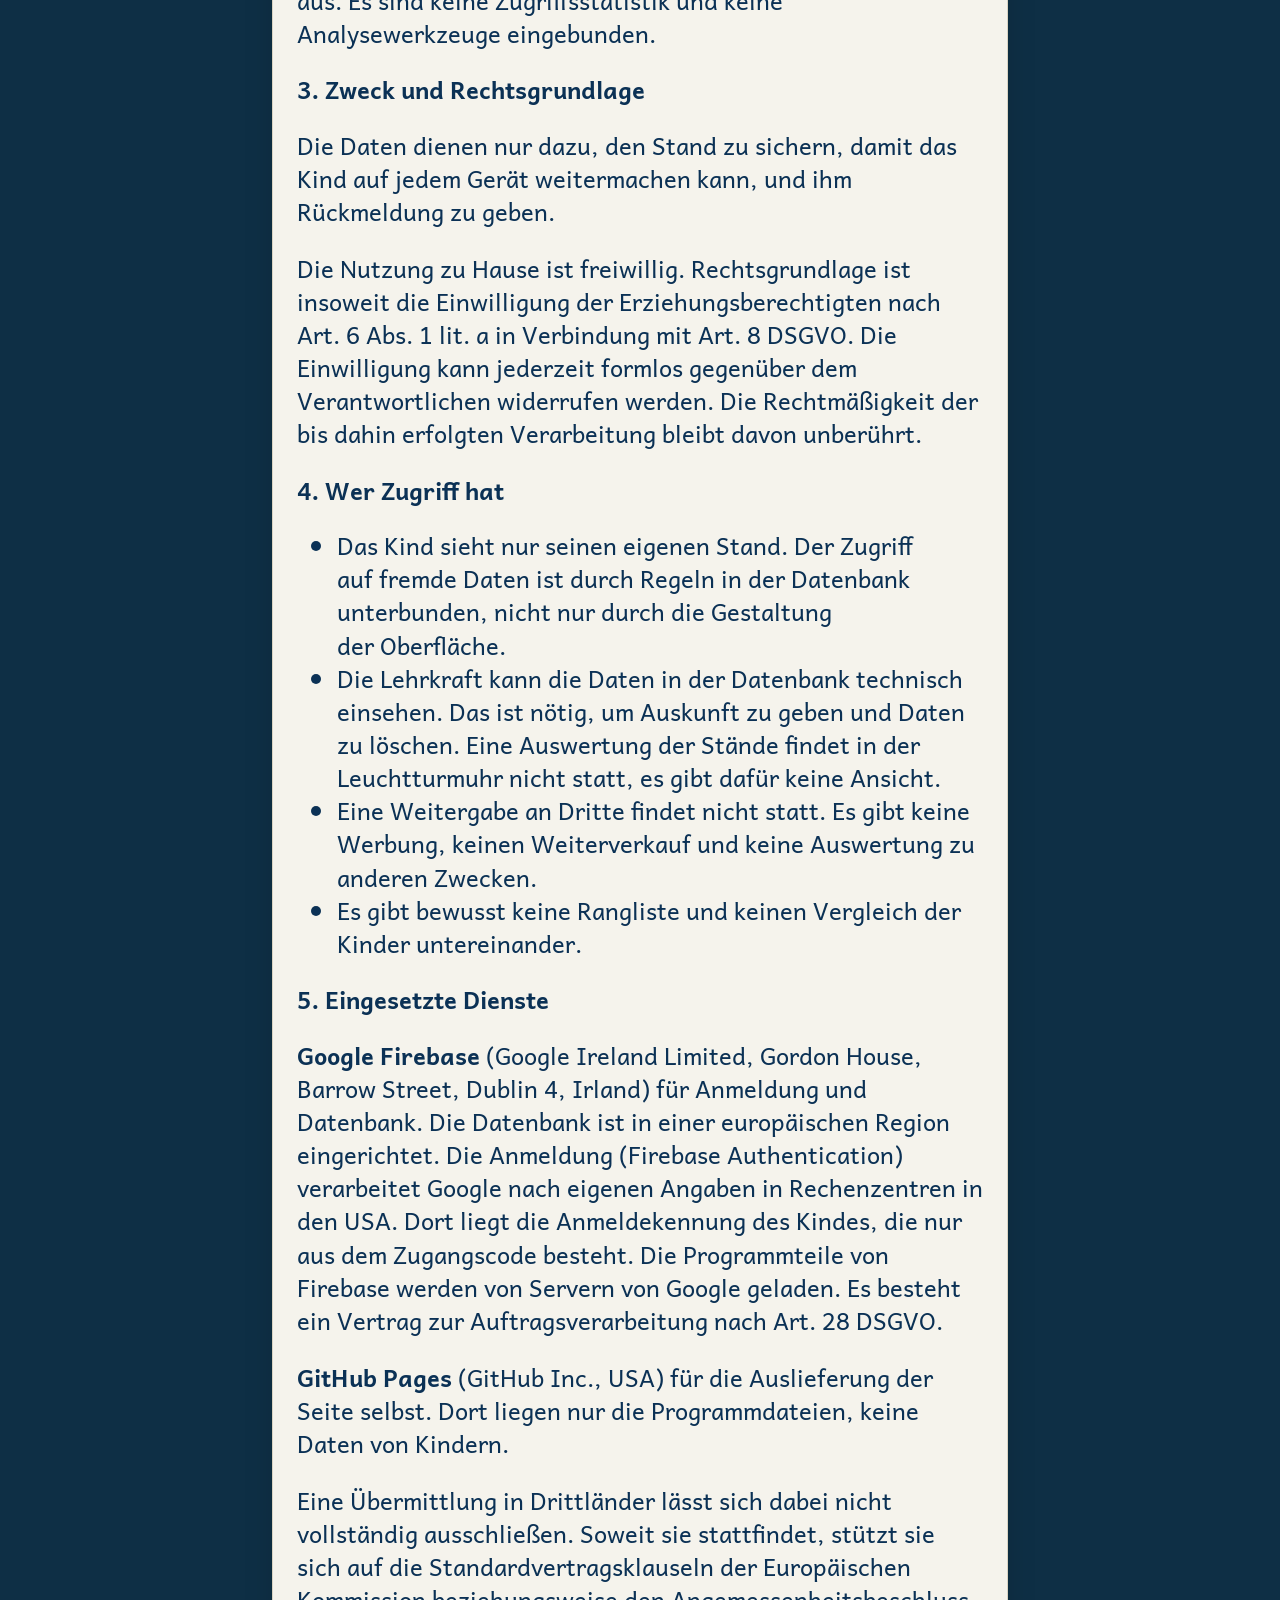
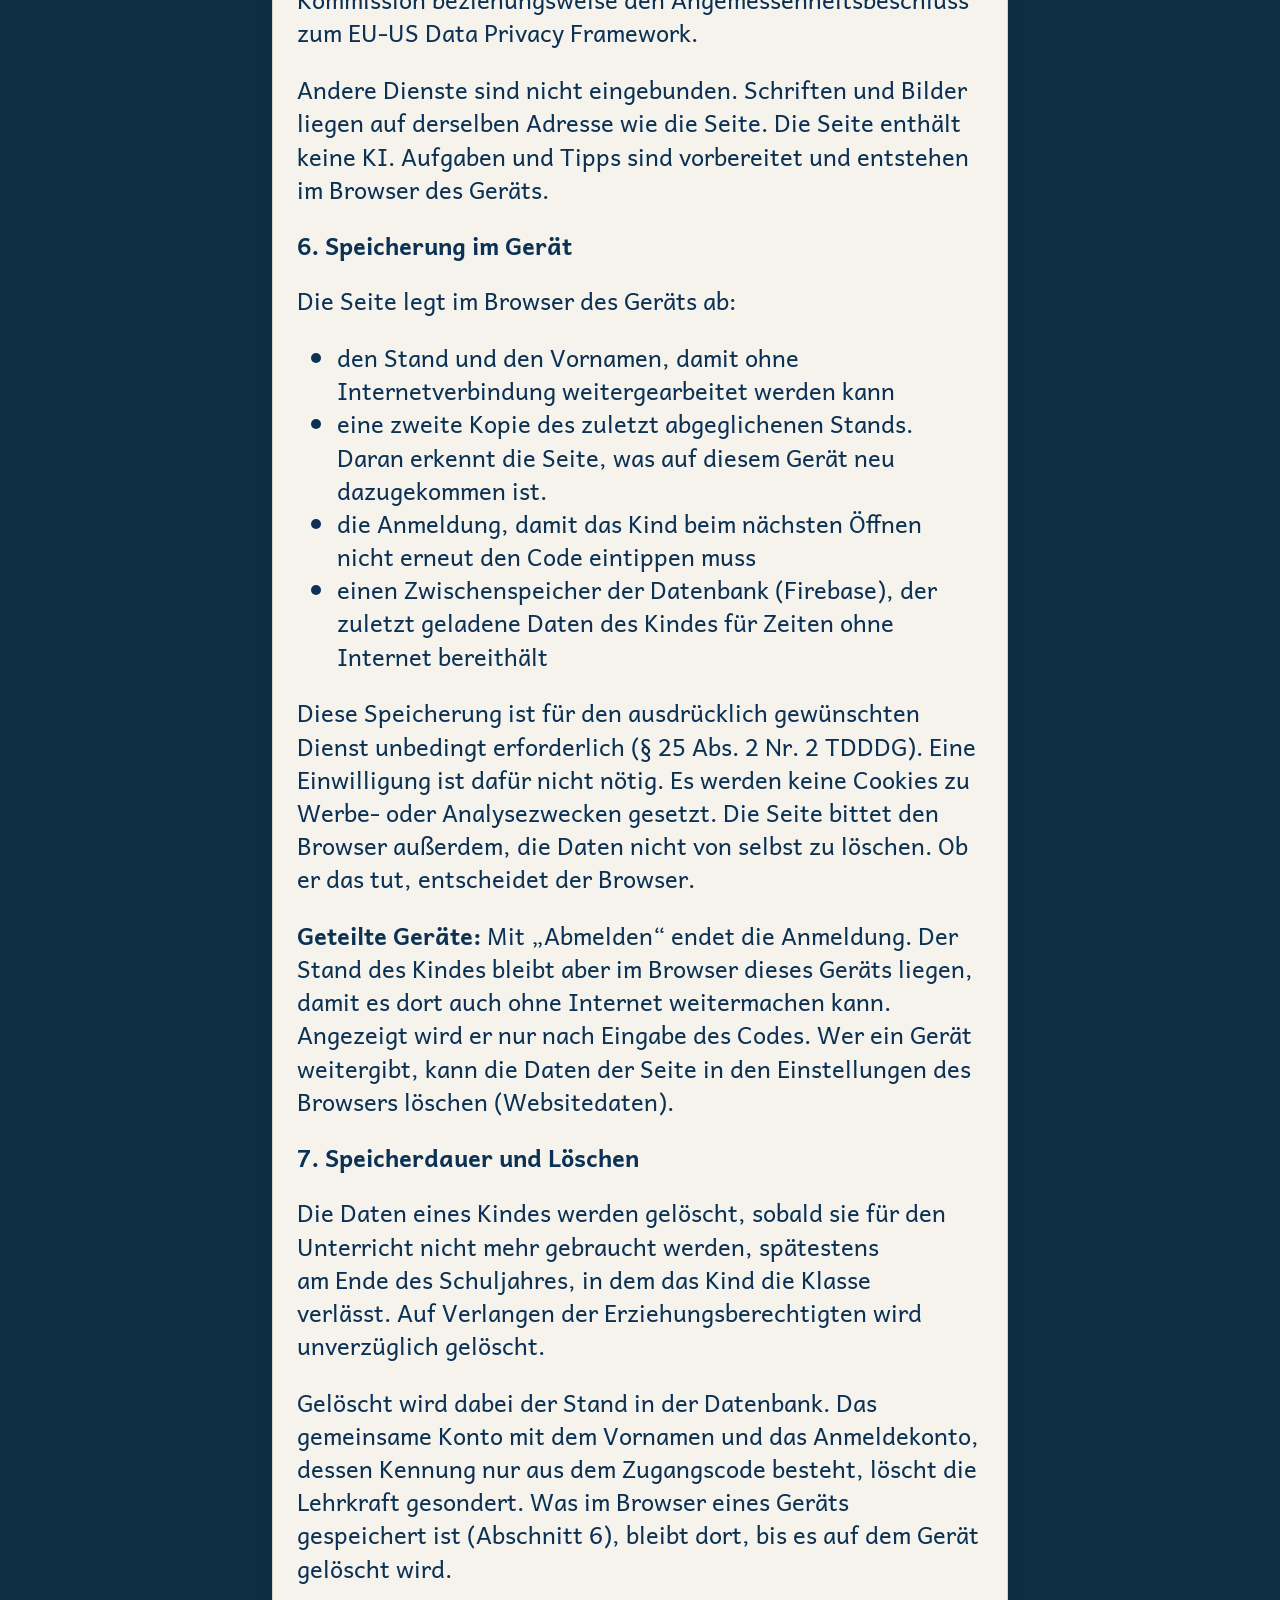
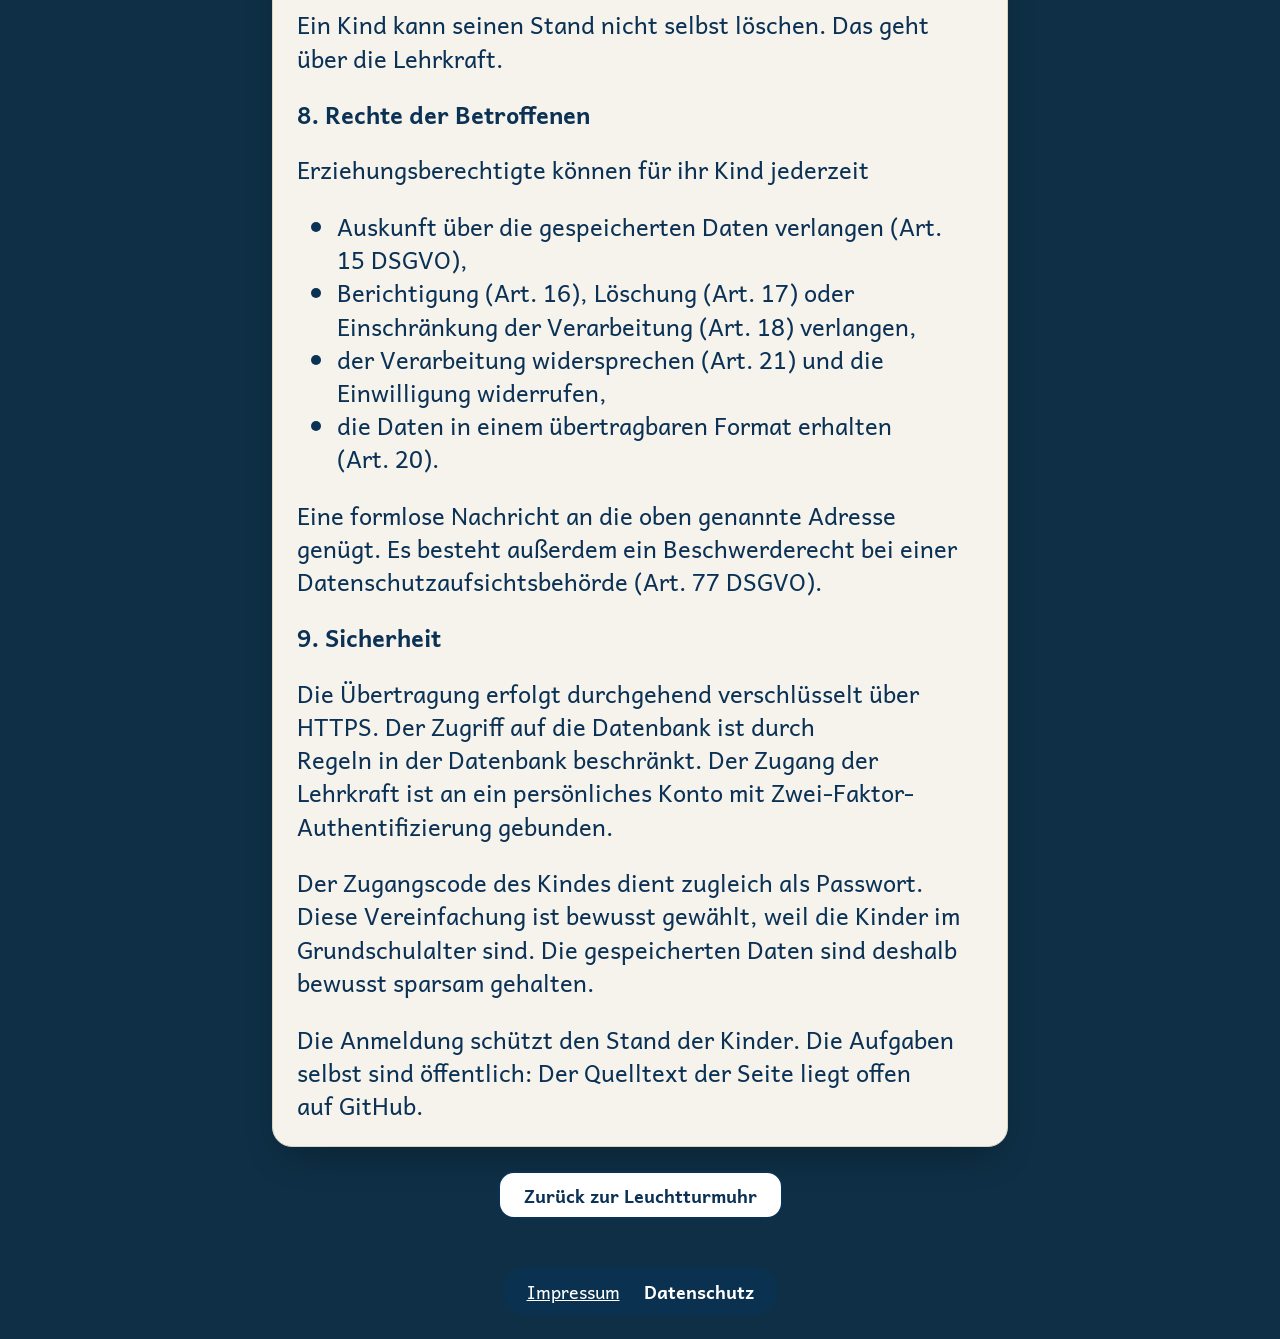
==== commit 9729deba: "Freigabe durch die Lehrkraft: „Bald offen“ statt Stationen, wenn gesperrt (v=5) Nach der Code-Eingab" ====
--- a/datenschutz.html
+++ b/datenschutz.html
@@ -8,8 +8,8 @@
   <meta name="robots" content="noindex, nofollow">
   <meta name="theme-color" content="#0e2f45">
   <title>Datenschutz – Leuchtturmuhr</title>
-  <link rel="stylesheet" href="css/tokens.css?v=3">
-  <link rel="stylesheet" href="css/leuchtturmuhr.css?v=3">
+  <link rel="stylesheet" href="css/tokens.css?v=5">
+  <link rel="stylesheet" href="css/leuchtturmuhr.css?v=5">
 </head>
 <body class="text-seite">
   <main class="seite">
@@ -42,7 +42,8 @@
         <li>ein achtstelliger Zugangscode, der die Anmeldung ersetzt</li>
         <li>der Zeitpunkt, an dem die Lehrkraft den Zugang freigeschaltet hat</li>
       </ul>
-      <p>Die Leuchtturmuhr liest daraus nur den Vornamen, um das Kind zu begrüßen. Sie ändert an diesem Konto nichts. Es werden keine Nachnamen, Geburtsdaten, Anschriften, Telefonnummern oder E-Mail-Adressen der Kinder erhoben. Für die Anmeldung legt die Seite im Hintergrund ein Konto an, dessen Kennung nur aus dem Zugangscode besteht.</p>
+      <p>Die Leuchtturmuhr liest daraus den Vornamen, um das Kind zu begrüßen, und ob es ein Testzugang der Lehrkraft ist. Sie ändert an diesem Konto nichts. Es werden keine Nachnamen, Geburtsdaten, Anschriften, Telefonnummern oder E-Mail-Adressen der Kinder erhoben. Für die Anmeldung legt die Seite im Hintergrund ein Konto an, dessen Kennung nur aus dem Zugangscode besteht.</p>
+      <p>Nach der Anmeldung fragt die Leuchtturmuhr außerdem in der Datenbank nach, ob die Lehrkraft sie für die Klasse freigegeben hat. Dieses Dokument enthält keine Daten von Kindern.</p>
 
       <h3>Der Stand in der Leuchtturmuhr</h3>
       <p>Unter dem Zugangscode speichert die Leuchtturmuhr:</p>
--- a/css/leuchtturmuhr.css
+++ b/css/leuchtturmuhr.css
@@ -189,6 +189,10 @@
 .station__bild { width: calc(120 * var(--s)); min-width: 4.5rem; height: auto; margin: auto 0 calc(10 * var(--s)); padding-top: calc(18 * var(--s)); }
 .station__bald { margin-top: var(--a-s) !important; font-size: var(--gr-label); opacity: 0.92; display: inline-flex; align-items: center; gap: 0.4em; }
 .schloss { width: 1em; height: 1em; fill: none; stroke: currentColor; stroke-width: 1.6; stroke-linecap: round; stroke-linejoin: round; }
+
+/* ---------- Plattform gesperrt („Bald offen“, Lehrerbereich des Perlentauchers, 21.11.2026) ---------- */
+.zu h2 { display: flex; align-items: center; gap: 0.45em; }
+.zu h2 .schloss { flex: none; width: 0.9em; height: 0.9em; }
 
 
 /* ---------- Erwachsenenbereich ---------- */
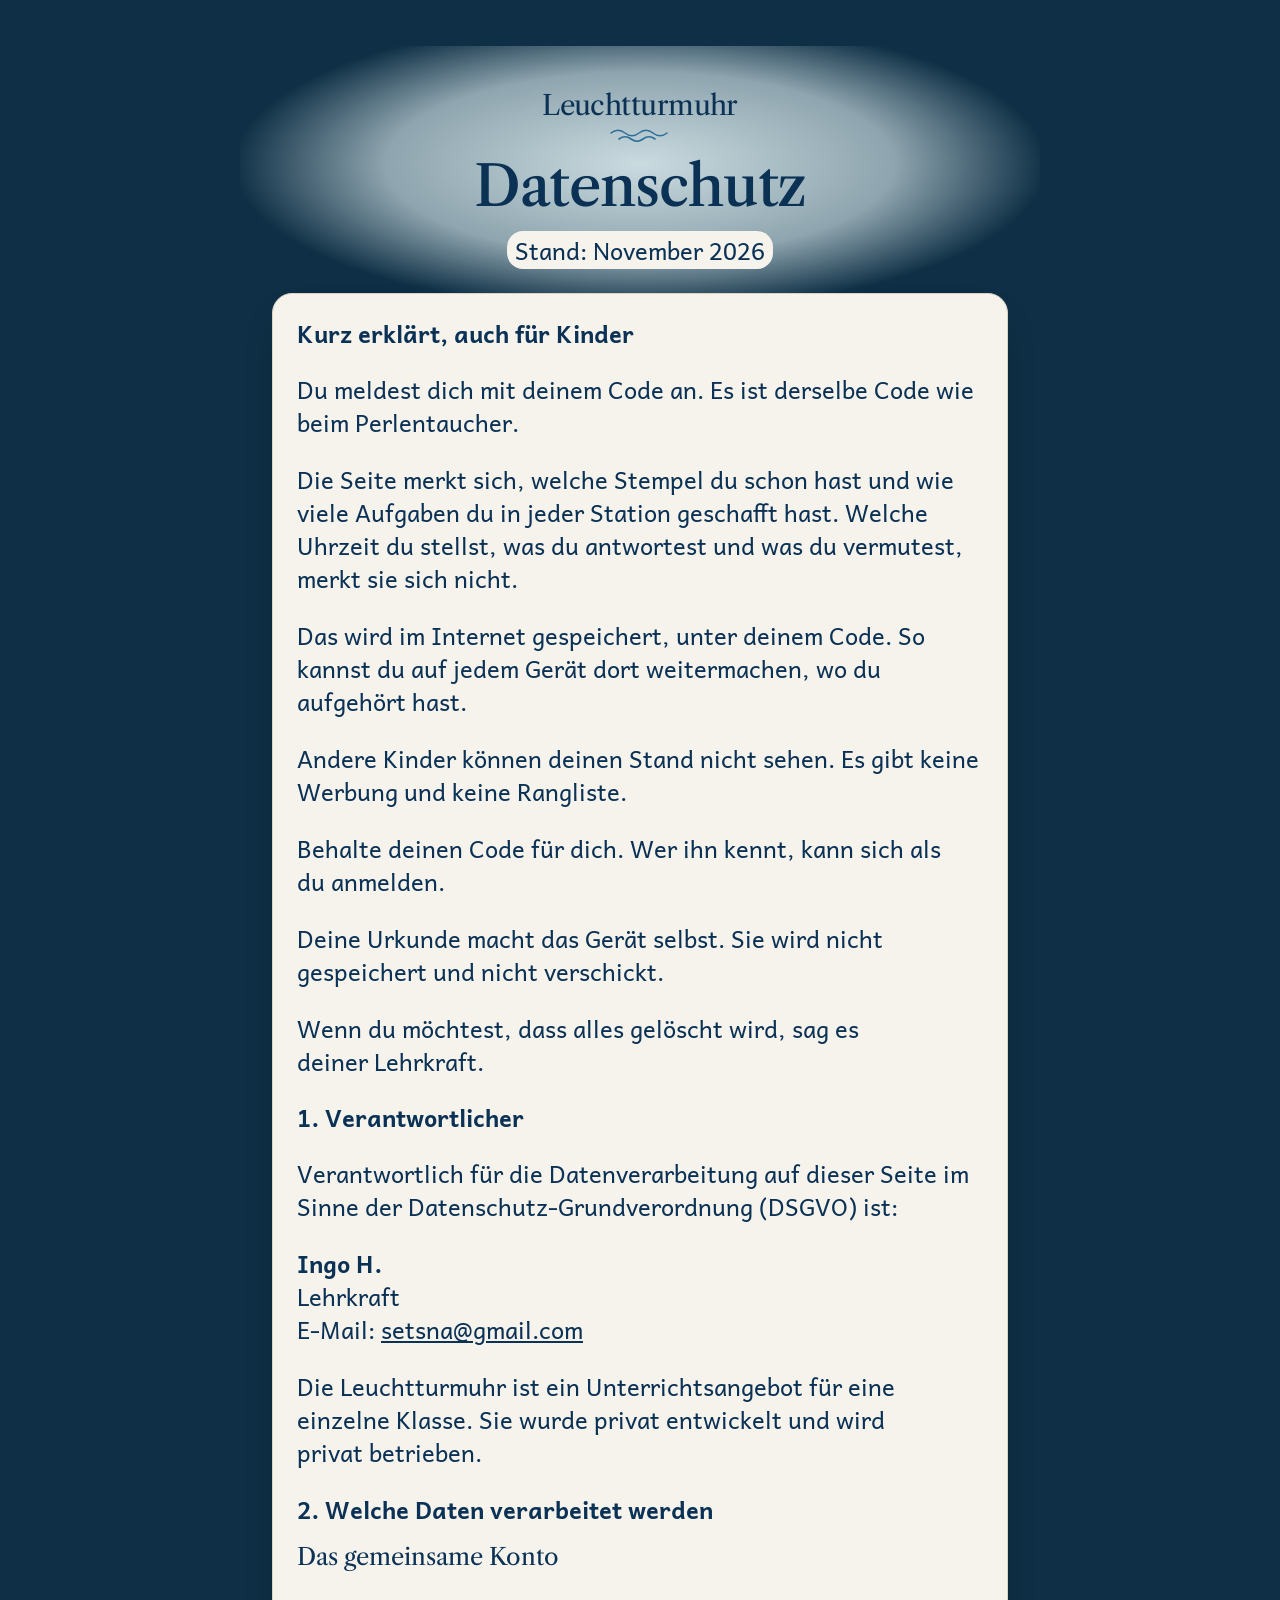
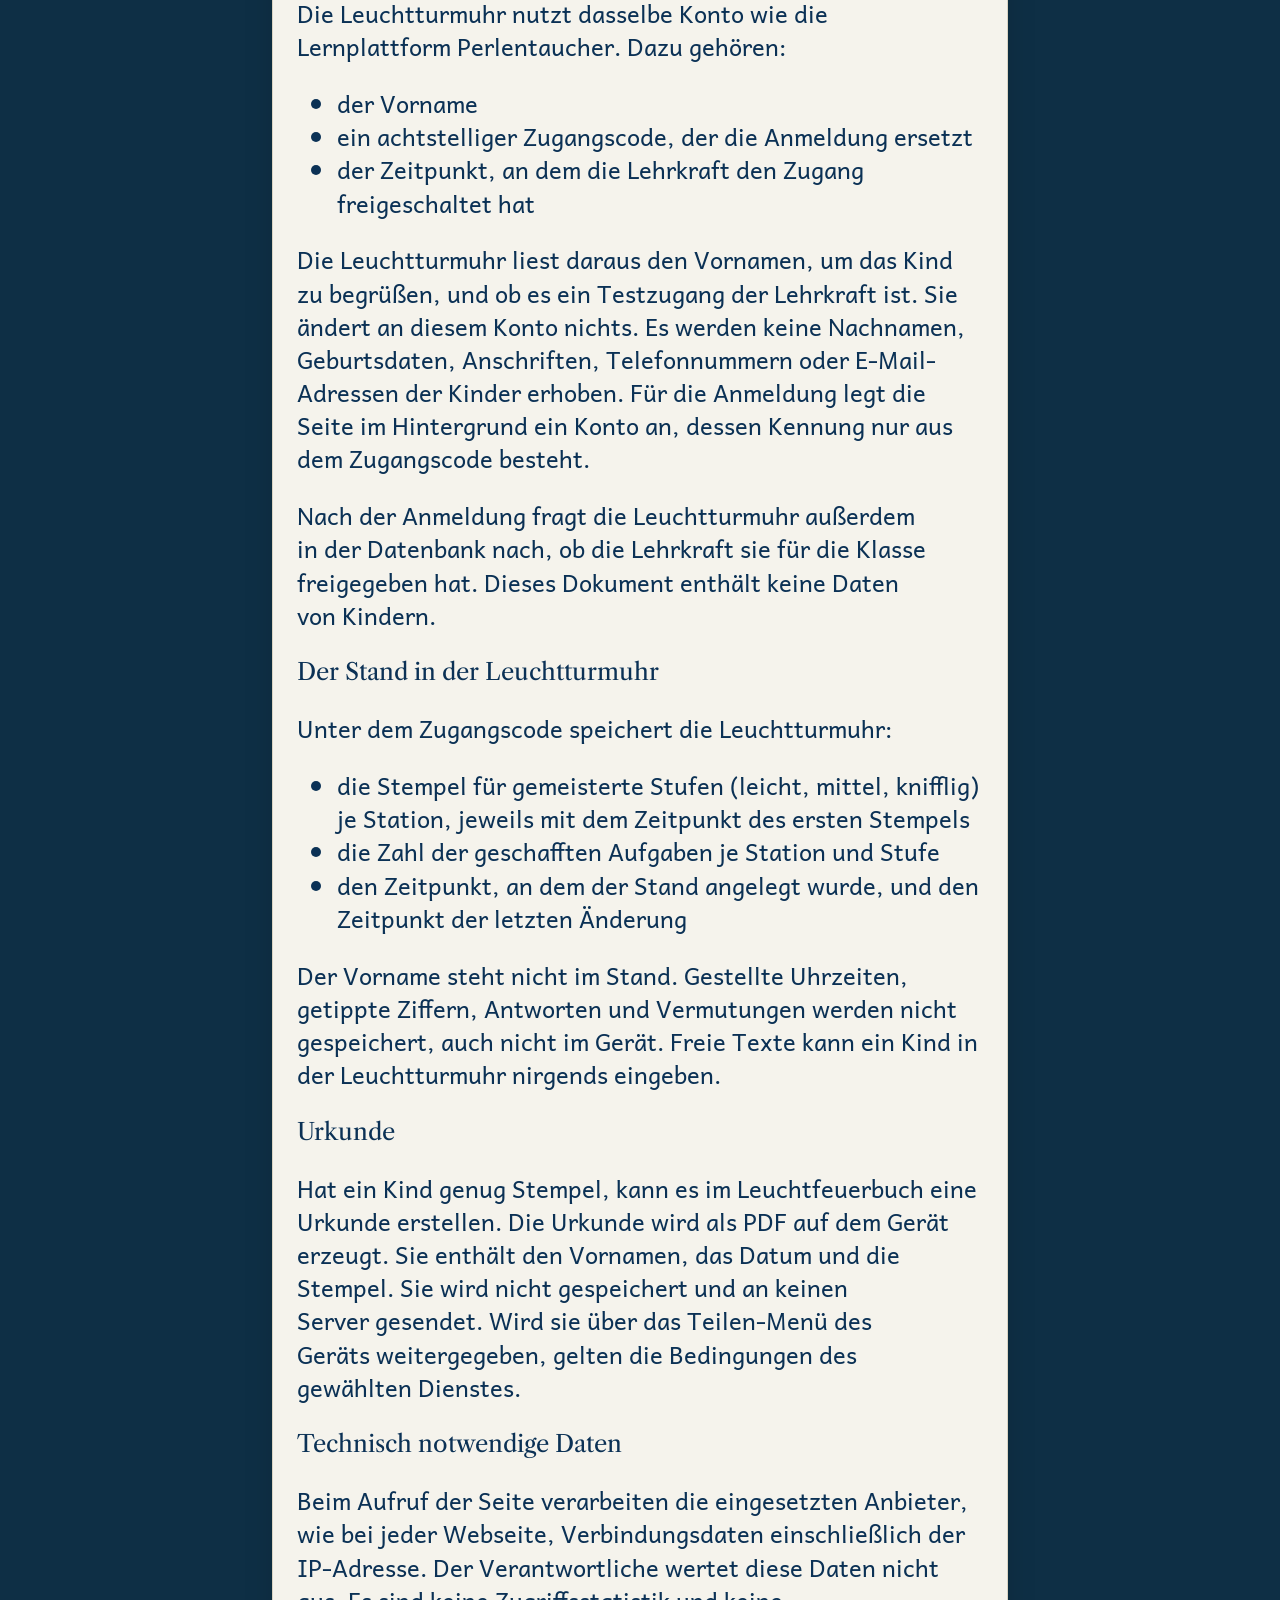
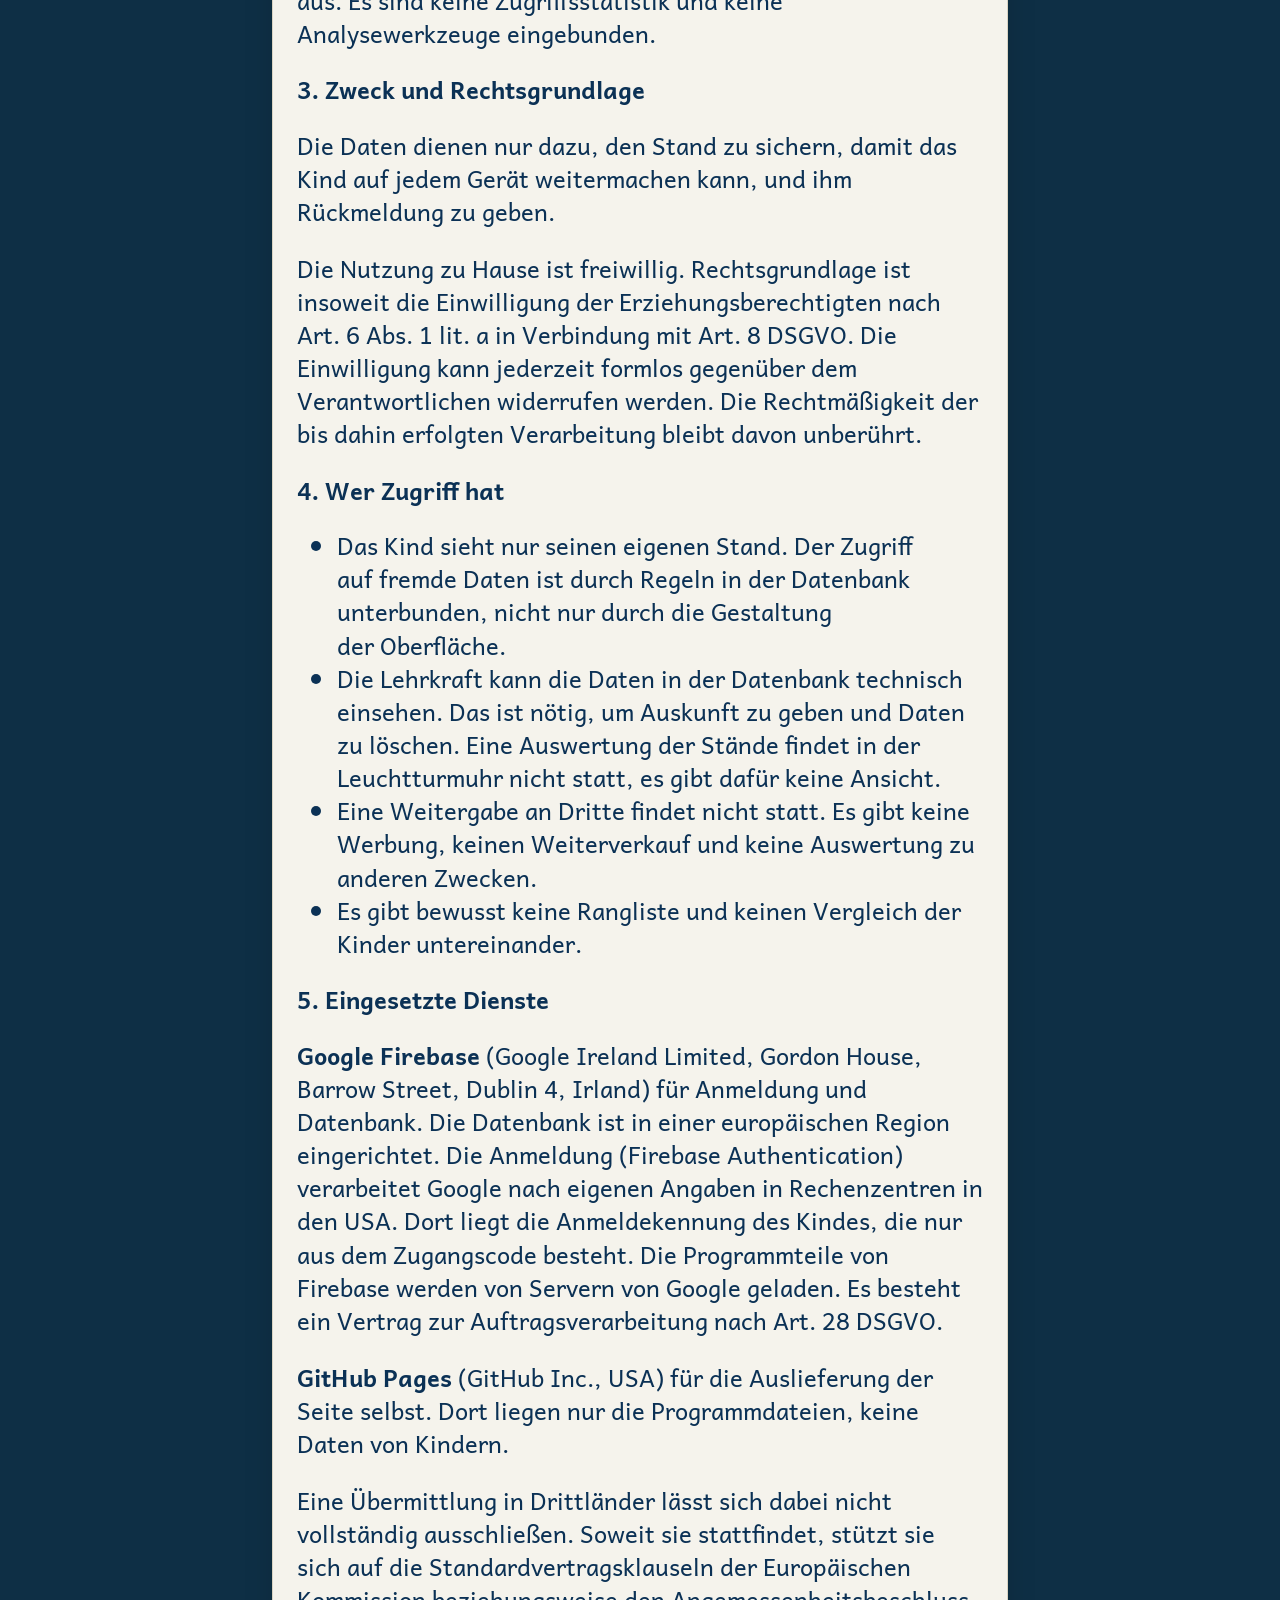
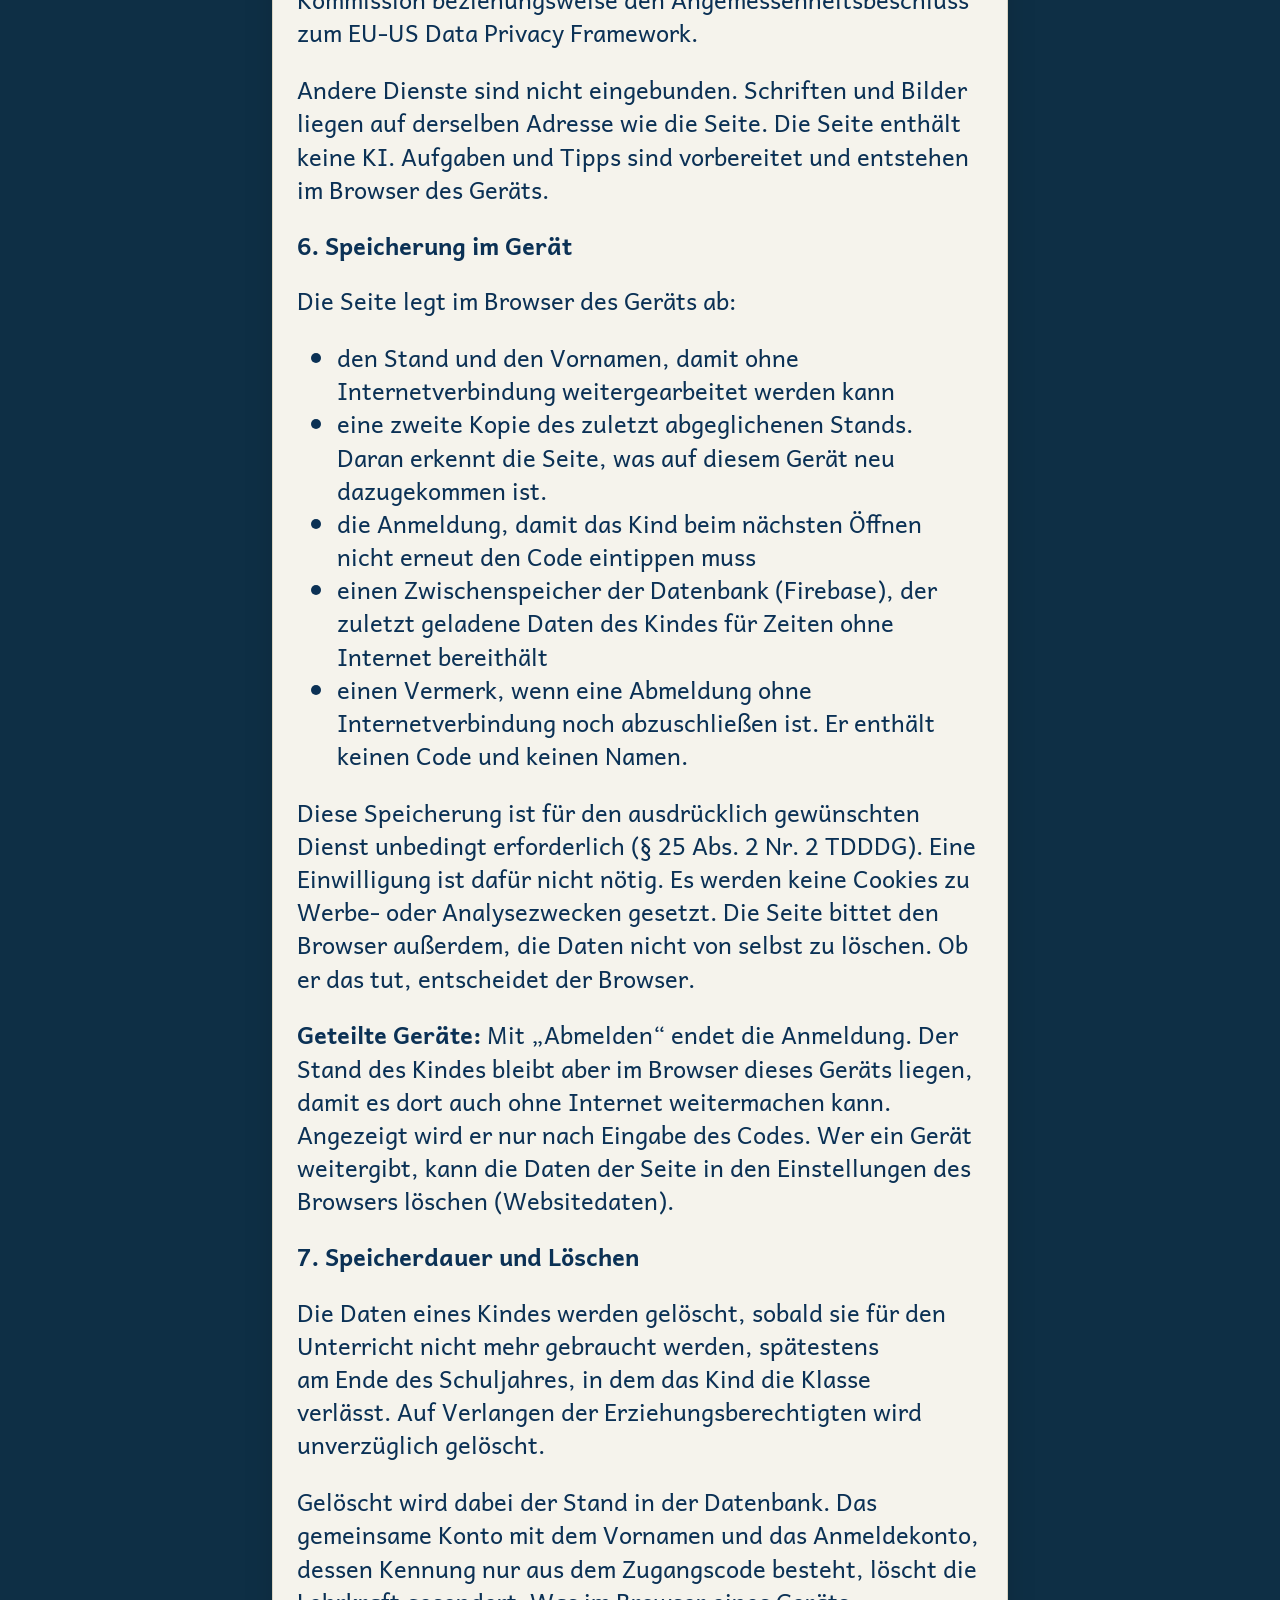
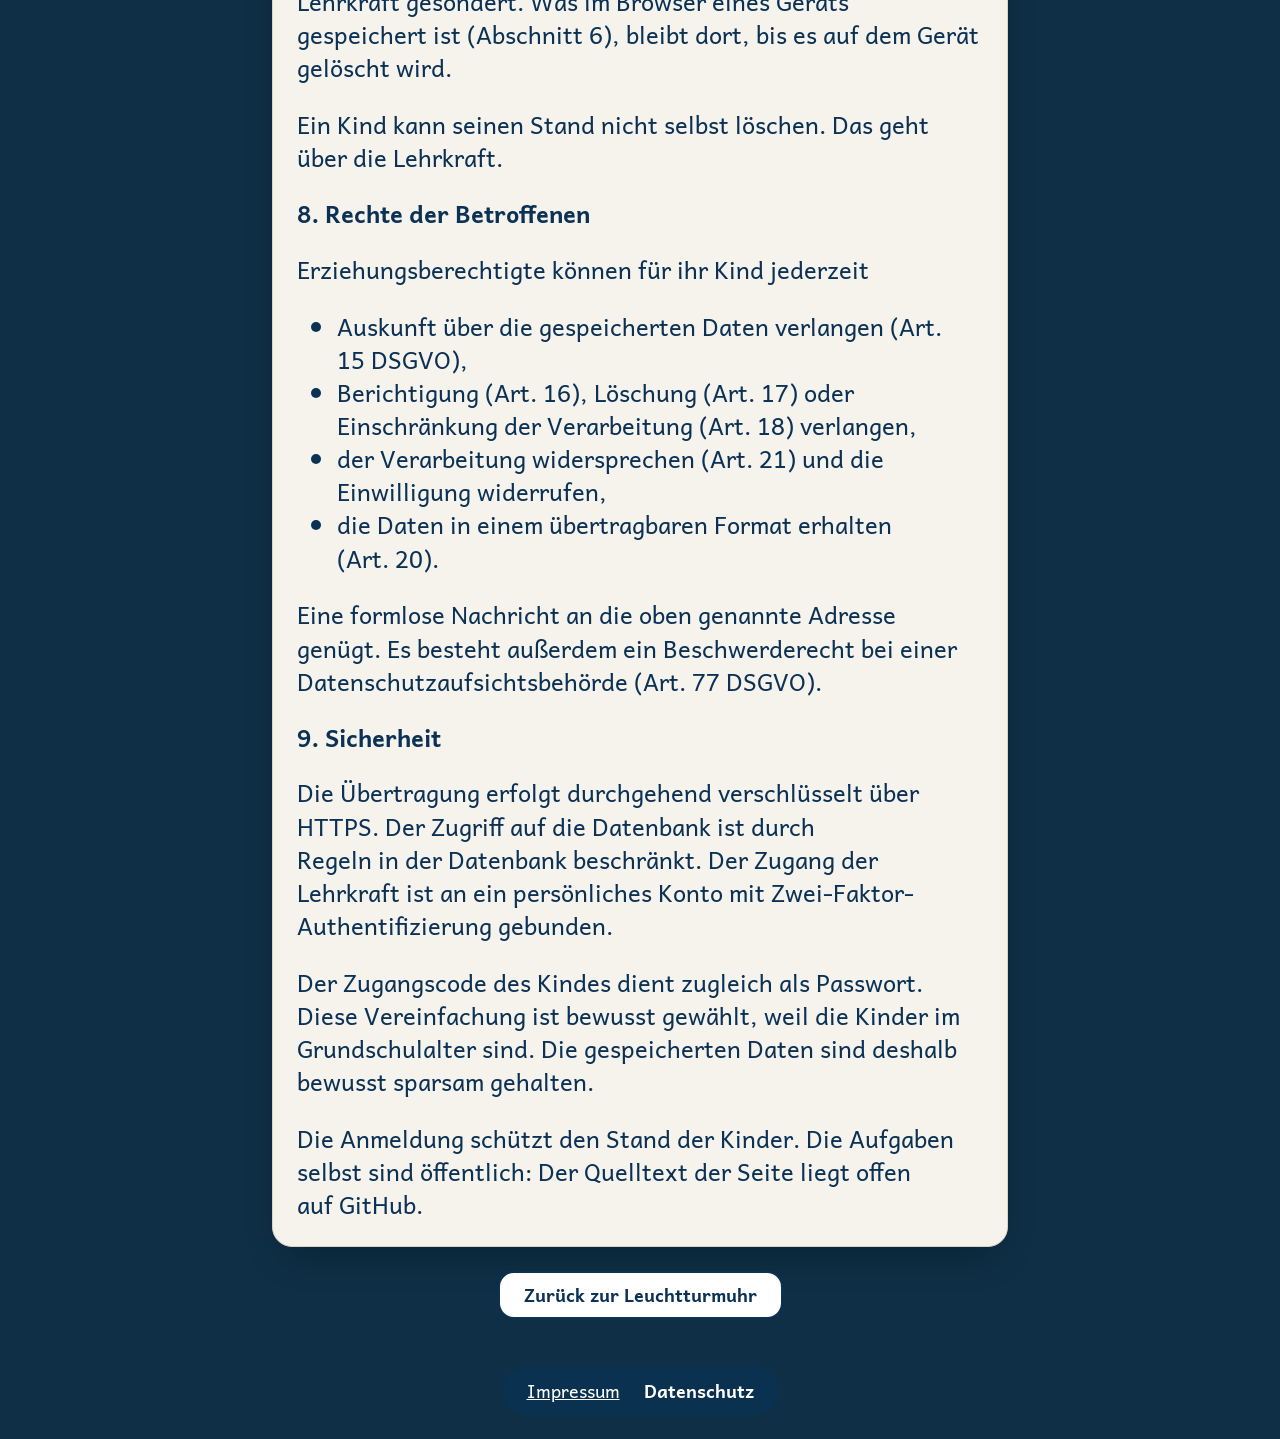
==== commit 5914bc5a: "Abmelden gilt auch, wenn Firebase nicht geladen wurde: Vermerk auf dem Gerät (v=7) Kam Firebase in e" ====
--- a/datenschutz.html
+++ b/datenschutz.html
@@ -8,8 +8,8 @@
   <meta name="robots" content="noindex, nofollow">
   <meta name="theme-color" content="#0e2f45">
   <title>Datenschutz – Leuchtturmuhr</title>
-  <link rel="stylesheet" href="css/tokens.css?v=5">
-  <link rel="stylesheet" href="css/leuchtturmuhr.css?v=5">
+  <link rel="stylesheet" href="css/tokens.css?v=7">
+  <link rel="stylesheet" href="css/leuchtturmuhr.css?v=7">
 </head>
 <body class="text-seite">
   <main class="seite">
@@ -85,6 +85,7 @@
         <li>eine zweite Kopie des zuletzt abgeglichenen Stands. Daran erkennt die Seite, was auf diesem Gerät neu dazugekommen ist.</li>
         <li>die Anmeldung, damit das Kind beim nächsten Öffnen nicht erneut den Code eintippen muss</li>
         <li>einen Zwischenspeicher der Datenbank (Firebase), der zuletzt geladene Daten des Kindes für Zeiten ohne Internet bereithält</li>
+        <li>einen Vermerk, wenn eine Abmeldung ohne Internetverbindung noch abzuschließen ist. Er enthält keinen Code und keinen Namen.</li>
       </ul>
       <p>Diese Speicherung ist für den ausdrücklich gewünschten Dienst unbedingt erforderlich (§ 25 Abs. 2 Nr. 2 TDDDG). Eine Einwilligung ist dafür nicht nötig. Es werden keine Cookies zu Werbe- oder Analysezwecken gesetzt. Die Seite bittet den Browser außerdem, die Daten nicht von selbst zu löschen. Ob er das tut, entscheidet der Browser.</p>
       <p><b>Geteilte Geräte:</b> Mit „Abmelden“ endet die Anmeldung. Der Stand des Kindes bleibt aber im Browser dieses Geräts liegen, damit es dort auch ohne Internet weitermachen kann. Angezeigt wird er nur nach Eingabe des Codes. Wer ein Gerät weitergibt, kann die Daten der Seite in den Einstellungen des Browsers löschen (Websitedaten).</p>
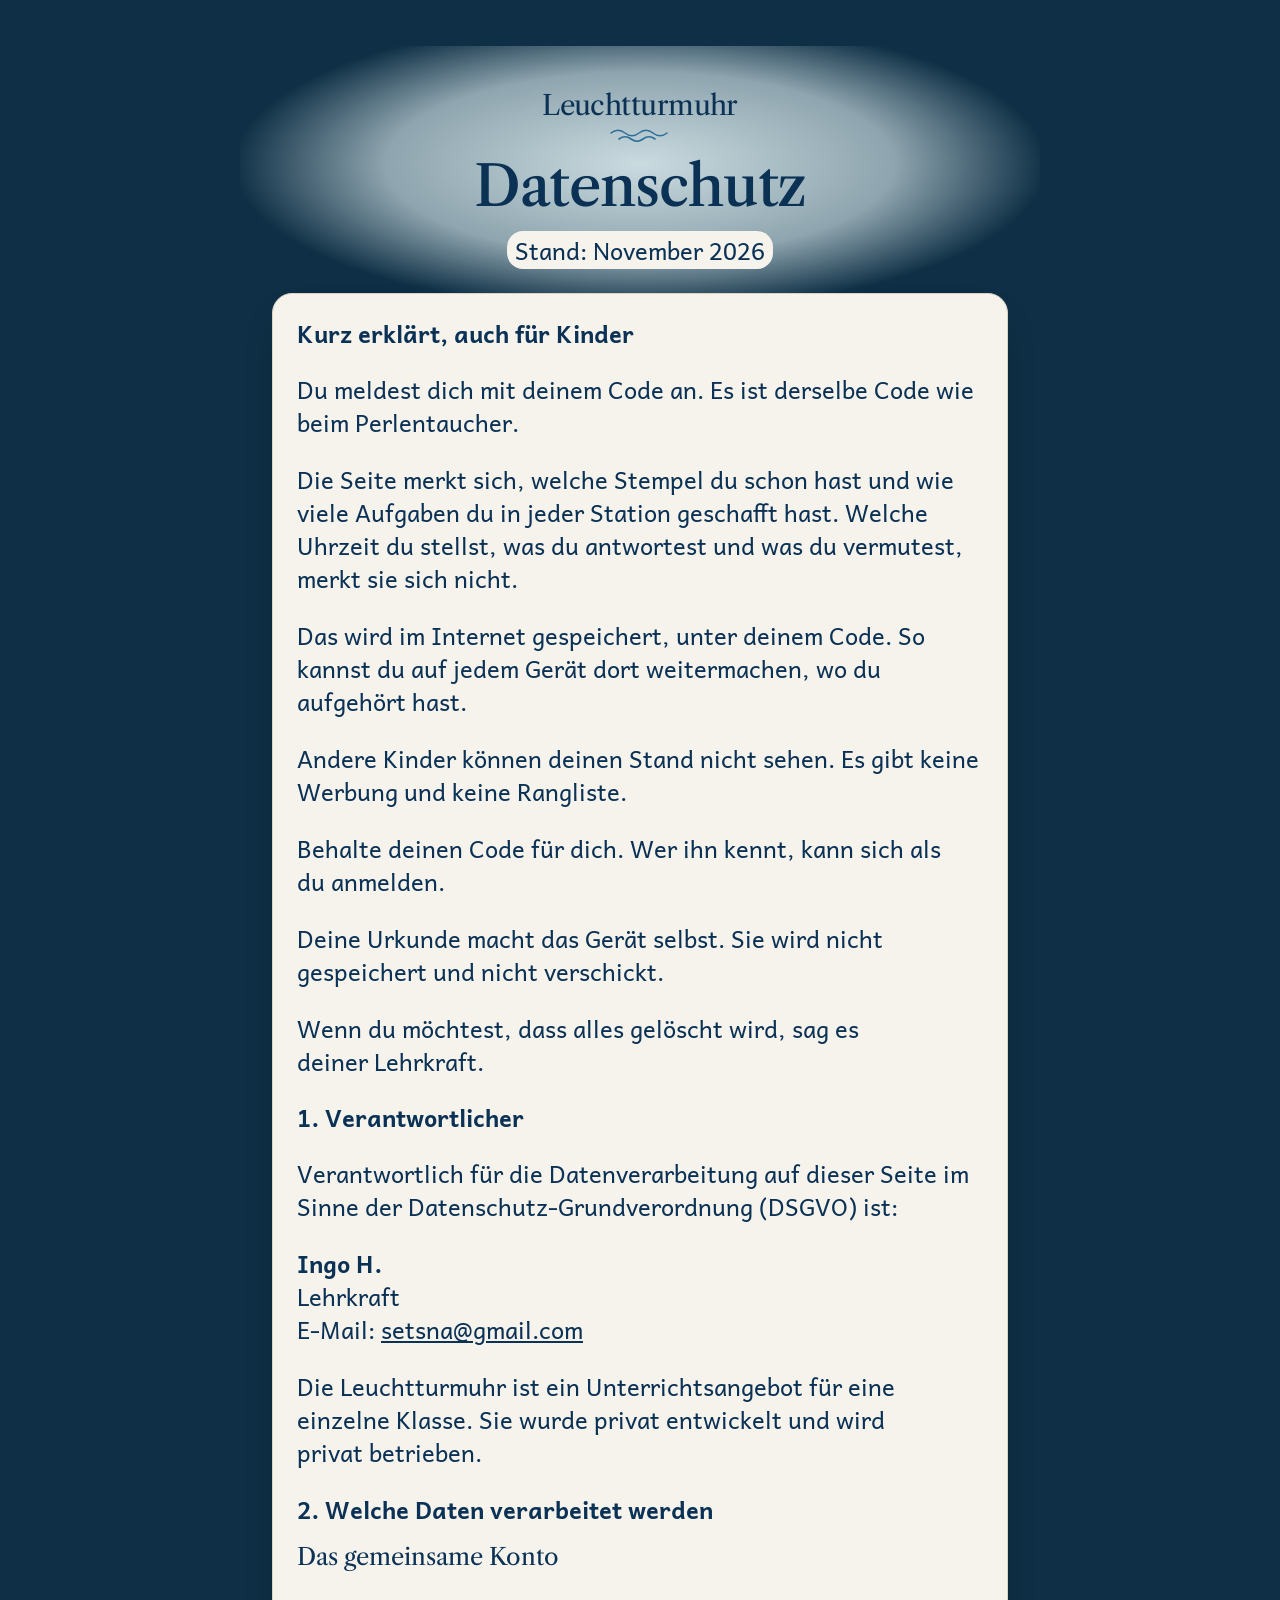
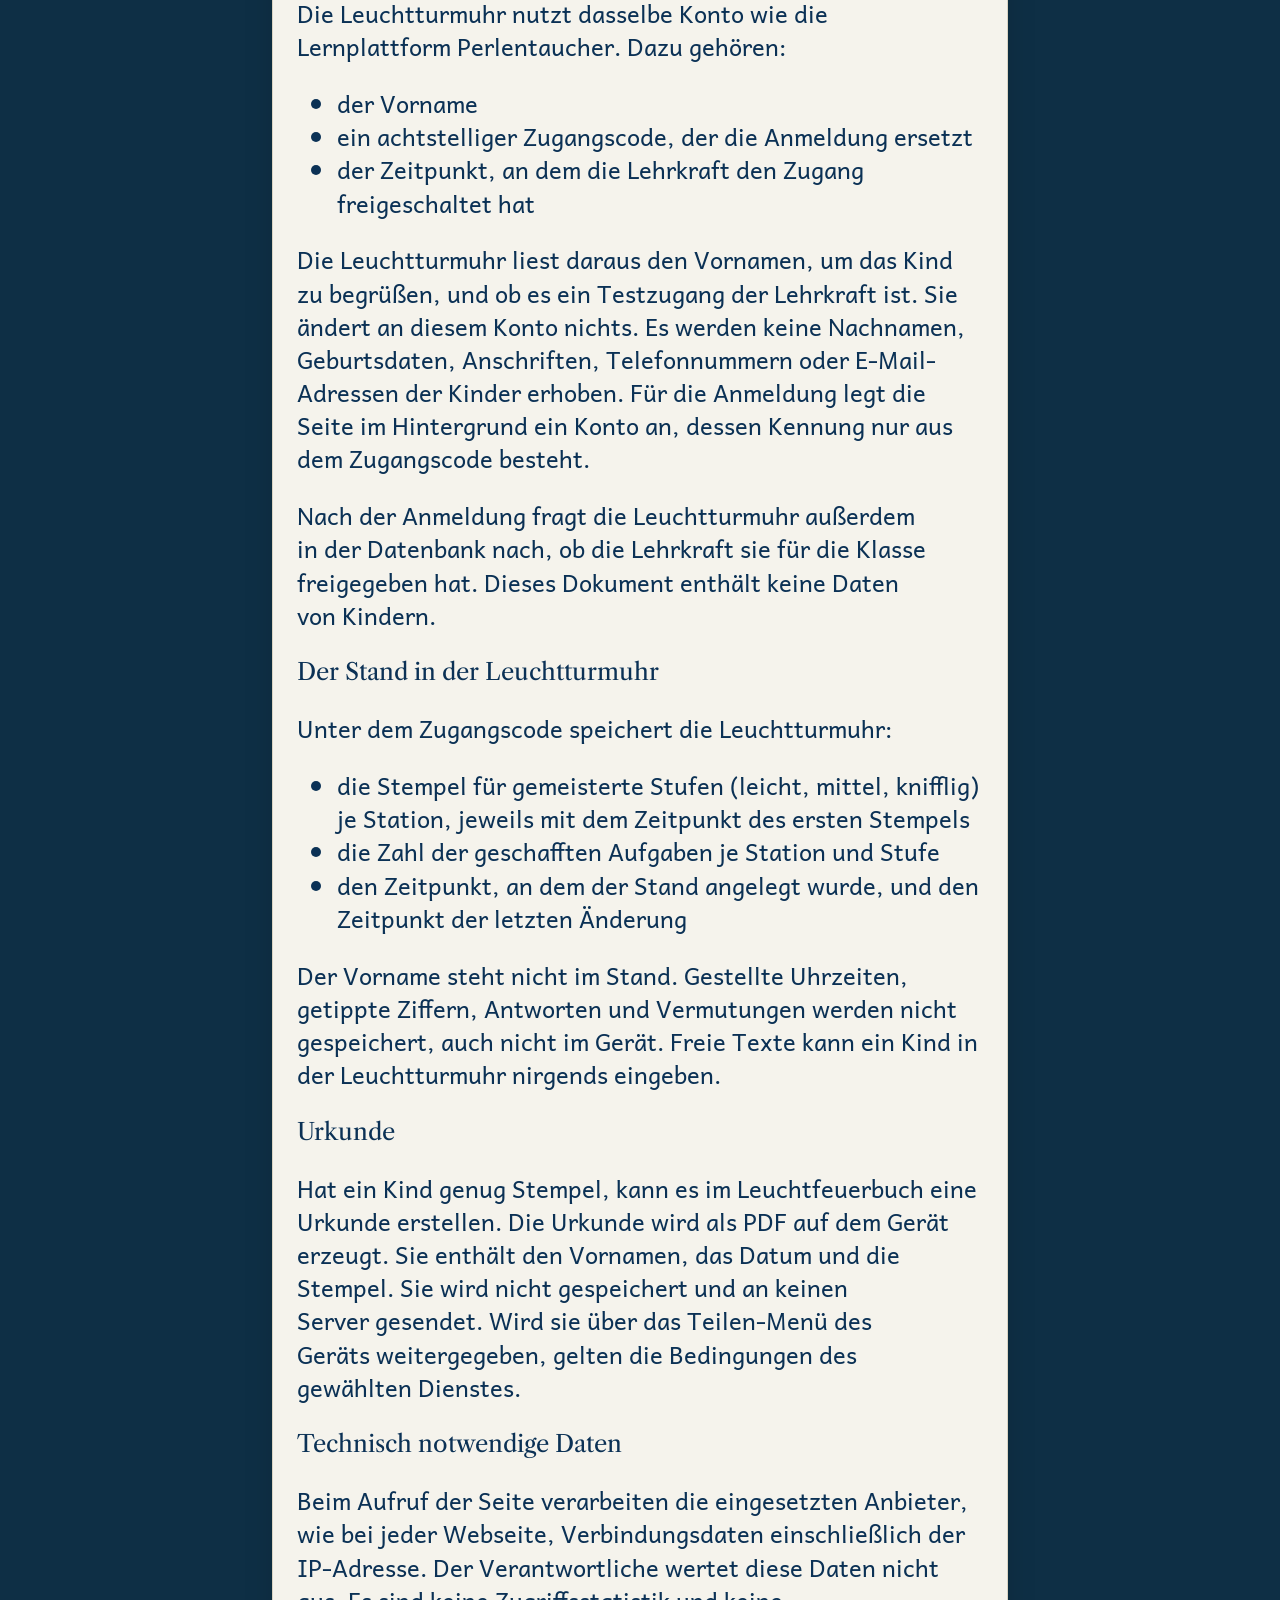
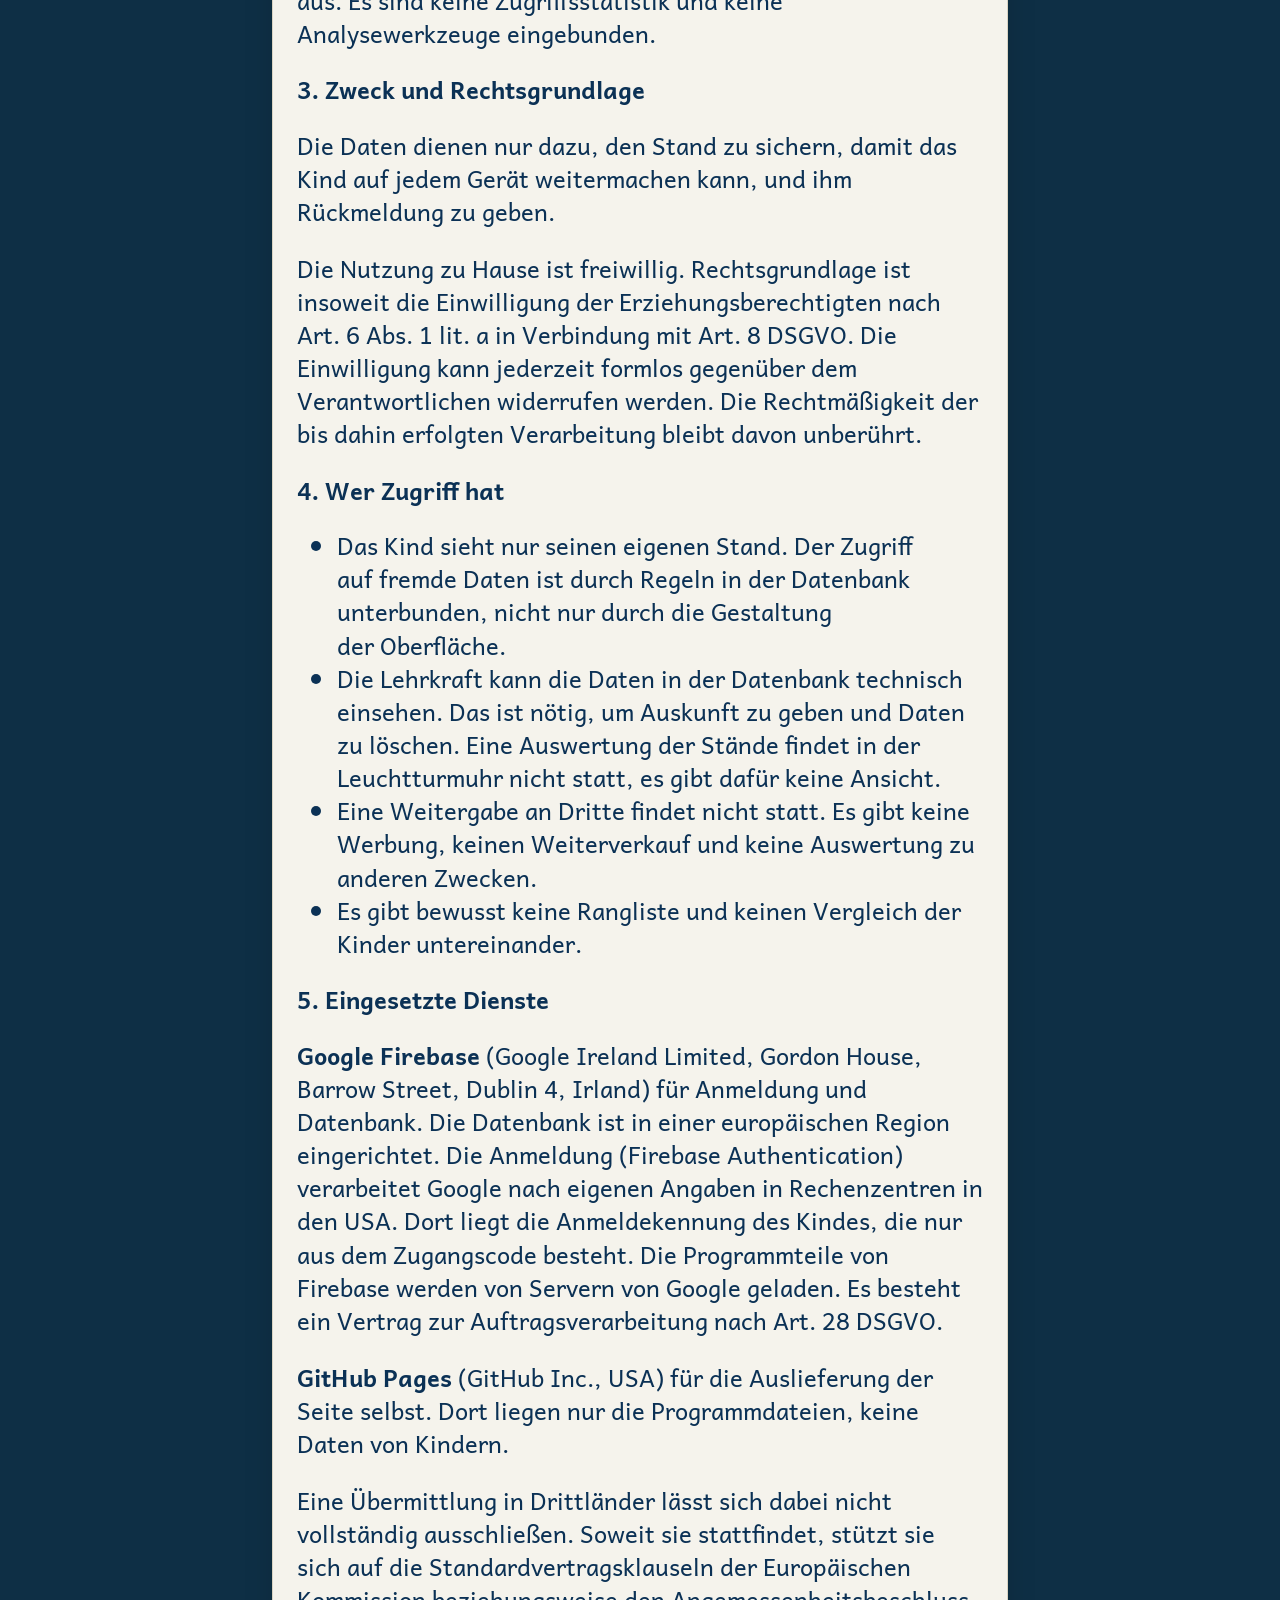
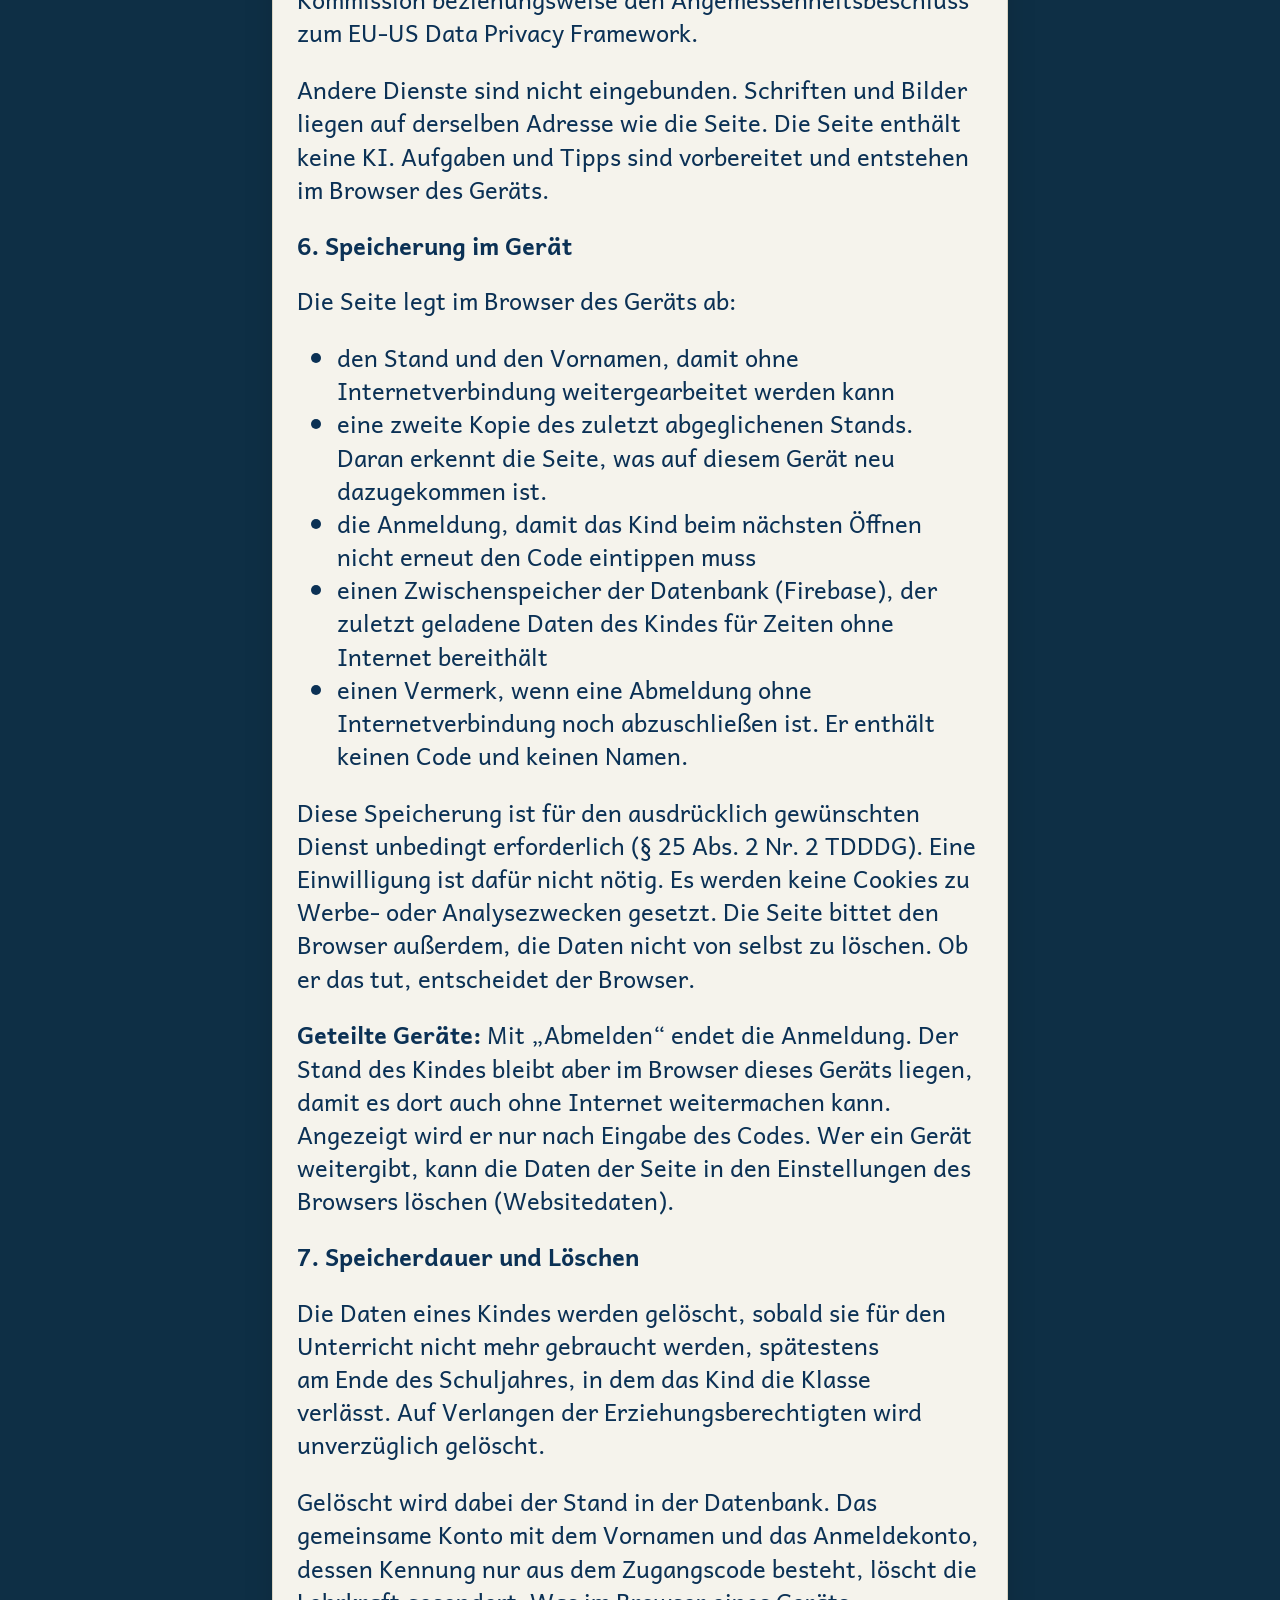
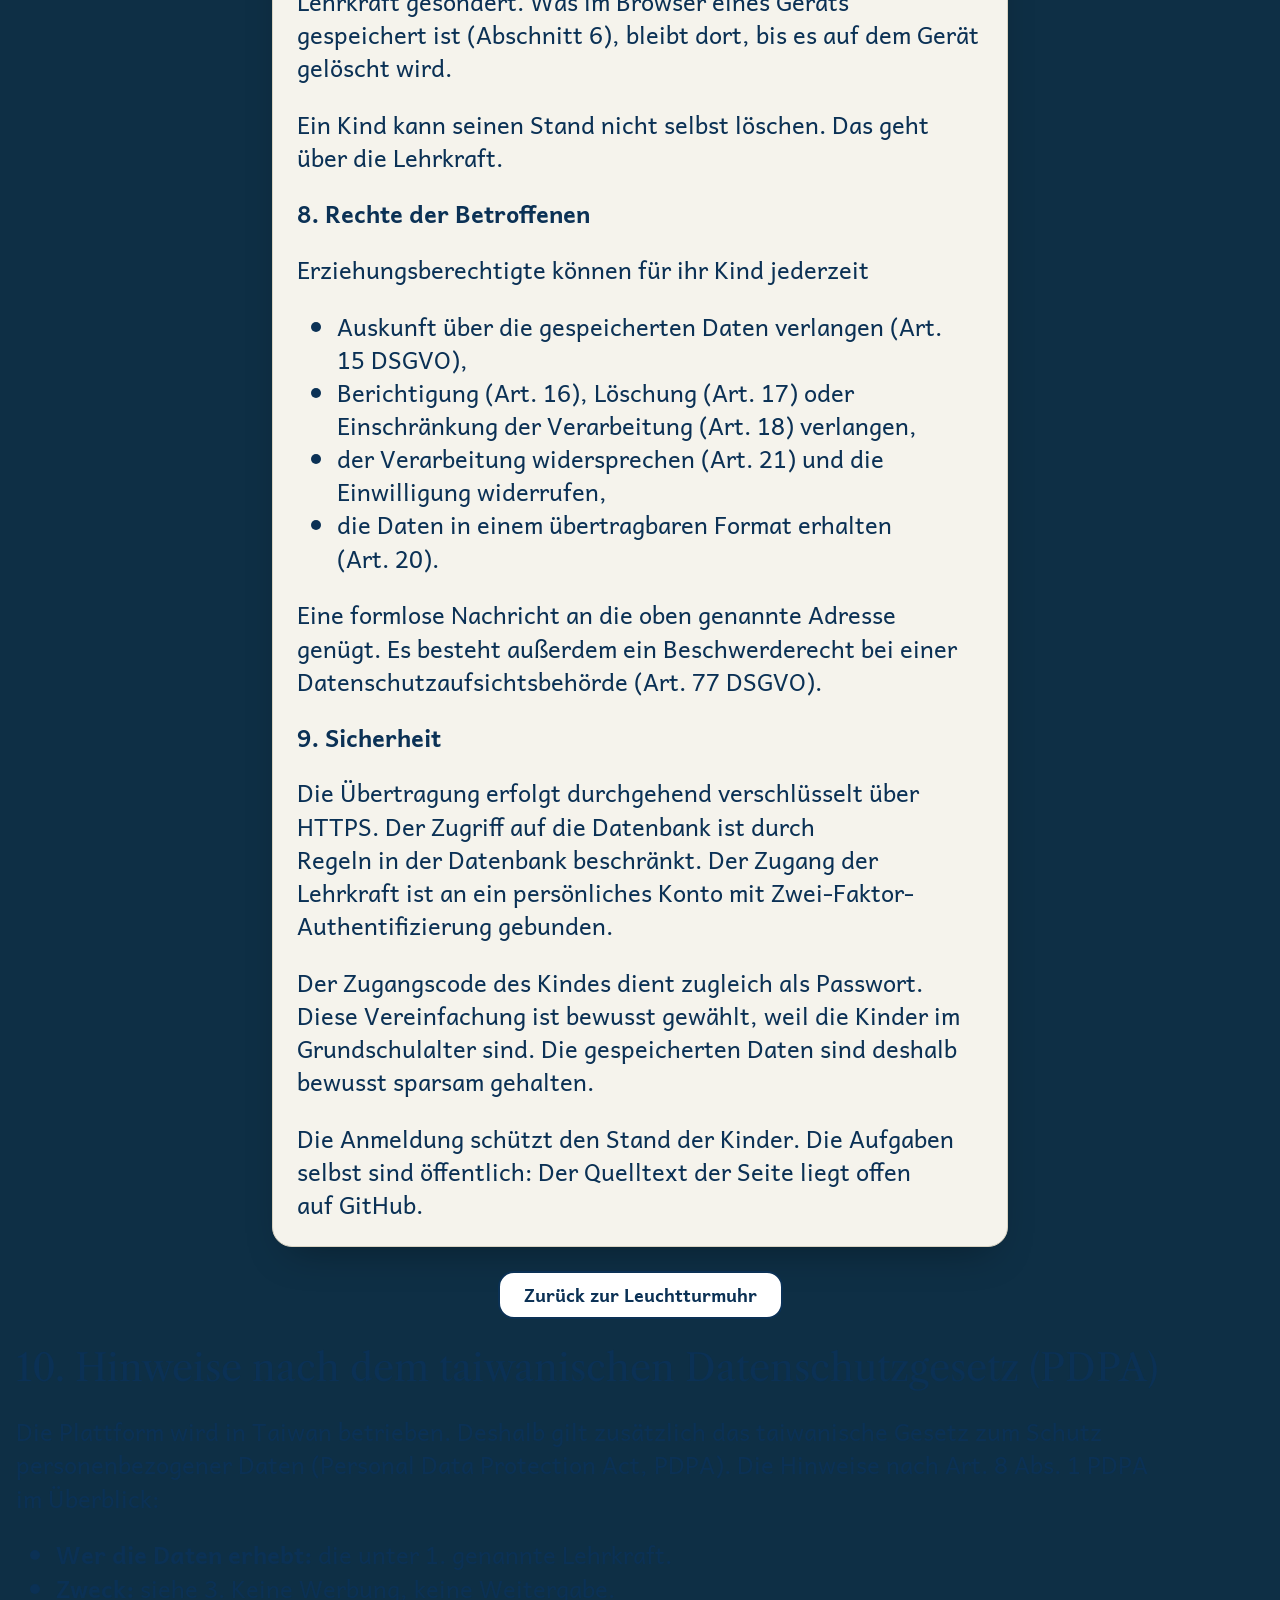
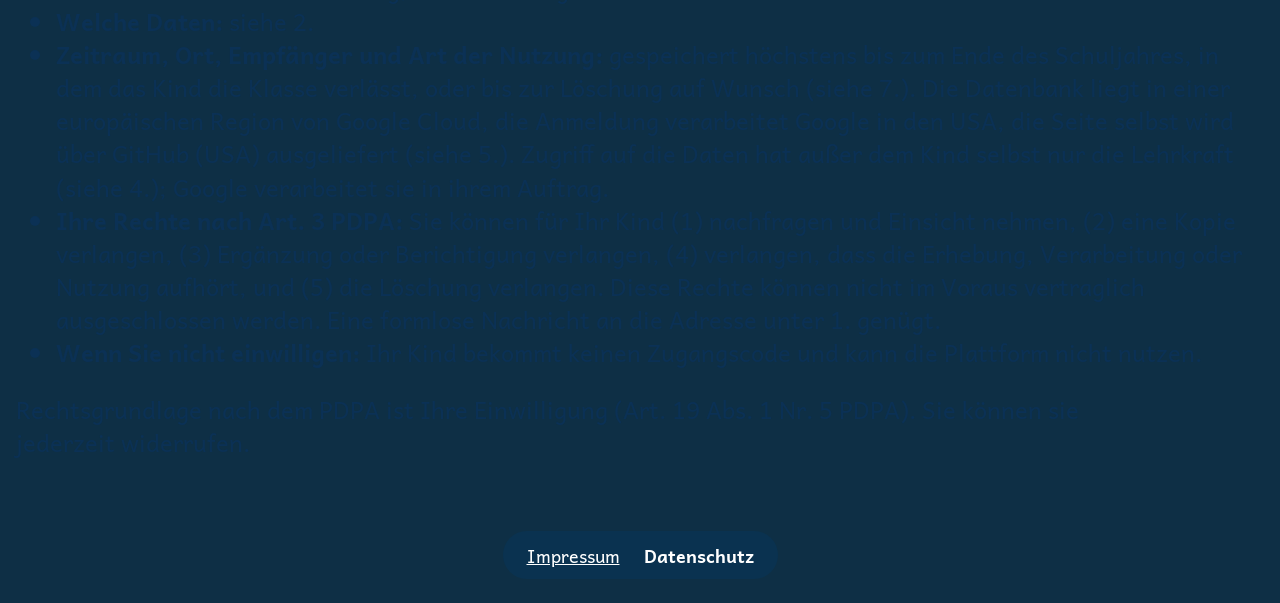
==== commit 86ec2c50: "Datenschutz: Hinweise nach dem taiwanischen Datenschutzgesetz (PDPA Art. 8, Rechte nach Art. 3) Co-A" ====
--- a/datenschutz.html
+++ b/datenschutz.html
@@ -112,6 +112,34 @@
     </section>
 
     <p class="knopfreihe knopfreihe--mitte"><a class="knopf" href="./">Zurück zur Leuchtturmuhr</a></p>
+
+      <h2>10. Hinweise nach dem taiwanischen Datenschutzgesetz (PDPA)</h2>
+      <p>Die Plattform wird in Taiwan betrieben. Deshalb gilt zusätzlich das
+        taiwanische Gesetz zum Schutz personenbezogener Daten (Personal Data
+        Protection Act, PDPA). Die Hinweise nach Art. 8 Abs. 1 PDPA im Überblick:</p>
+      <ul>
+        <li><b>Wer die Daten erhebt:</b> die unter 1. genannte Lehrkraft.</li>
+        <li><b>Zweck:</b> siehe 3. Keine Werbung, keine Weitergabe.</li>
+        <li><b>Welche Daten:</b> siehe 2.</li>
+        <li><b>Zeitraum, Ort, Empfänger und Art der Nutzung:</b> gespeichert
+          höchstens bis zum Ende des Schuljahres, in dem das Kind die Klasse
+          verlässt, oder bis zur Löschung auf Wunsch (siehe 7.). Die Datenbank
+          liegt in einer europäischen Region von Google Cloud, die Anmeldung
+          verarbeitet Google in den USA, die Seite selbst wird über GitHub (USA)
+          ausgeliefert (siehe 5.). Zugriff auf die Daten hat außer dem Kind
+          selbst nur die Lehrkraft (siehe 4.); Google verarbeitet sie in ihrem Auftrag.</li>
+        <li><b>Ihre Rechte nach Art. 3 PDPA:</b> Sie können für Ihr Kind
+          (1) nachfragen und Einsicht nehmen, (2) eine Kopie verlangen,
+          (3) Ergänzung oder Berichtigung verlangen, (4) verlangen, dass die
+          Erhebung, Verarbeitung oder Nutzung aufhört, und (5) die Löschung
+          verlangen. Diese Rechte können nicht im Voraus vertraglich
+          ausgeschlossen werden. Eine formlose Nachricht an die Adresse unter 1.
+          genügt.</li>
+        <li><b>Wenn Sie nicht einwilligen:</b> Ihr Kind bekommt keinen
+          Zugangscode und kann die Plattform nicht nutzen.</li>
+      </ul>
+      <p>Rechtsgrundlage nach dem PDPA ist Ihre Einwilligung (Art. 19 Abs. 1
+        Nr. 5 PDPA). Sie können sie jederzeit widerrufen.</p>
   </main>
   <footer class="fuss"><a href="impressum.html">Impressum</a> <a href="datenschutz.html" aria-current="page">Datenschutz</a></footer>
 </body>
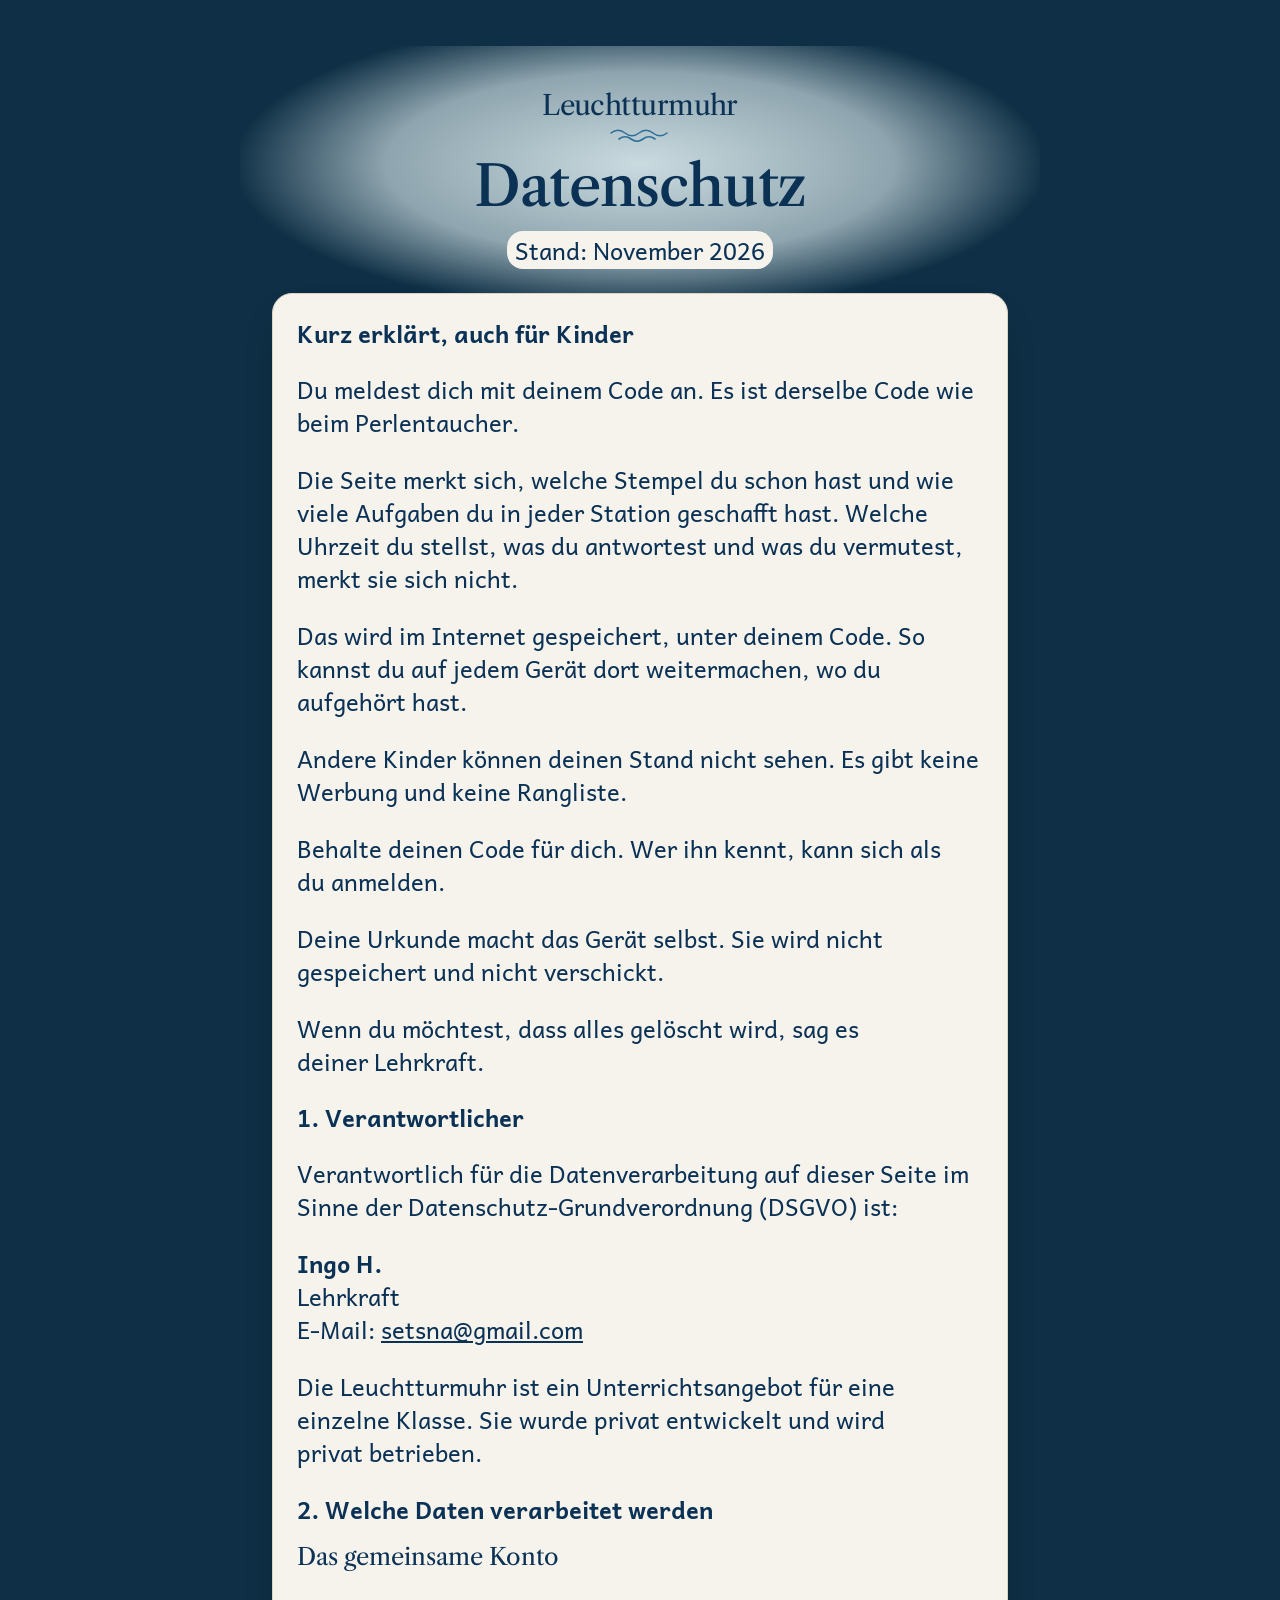
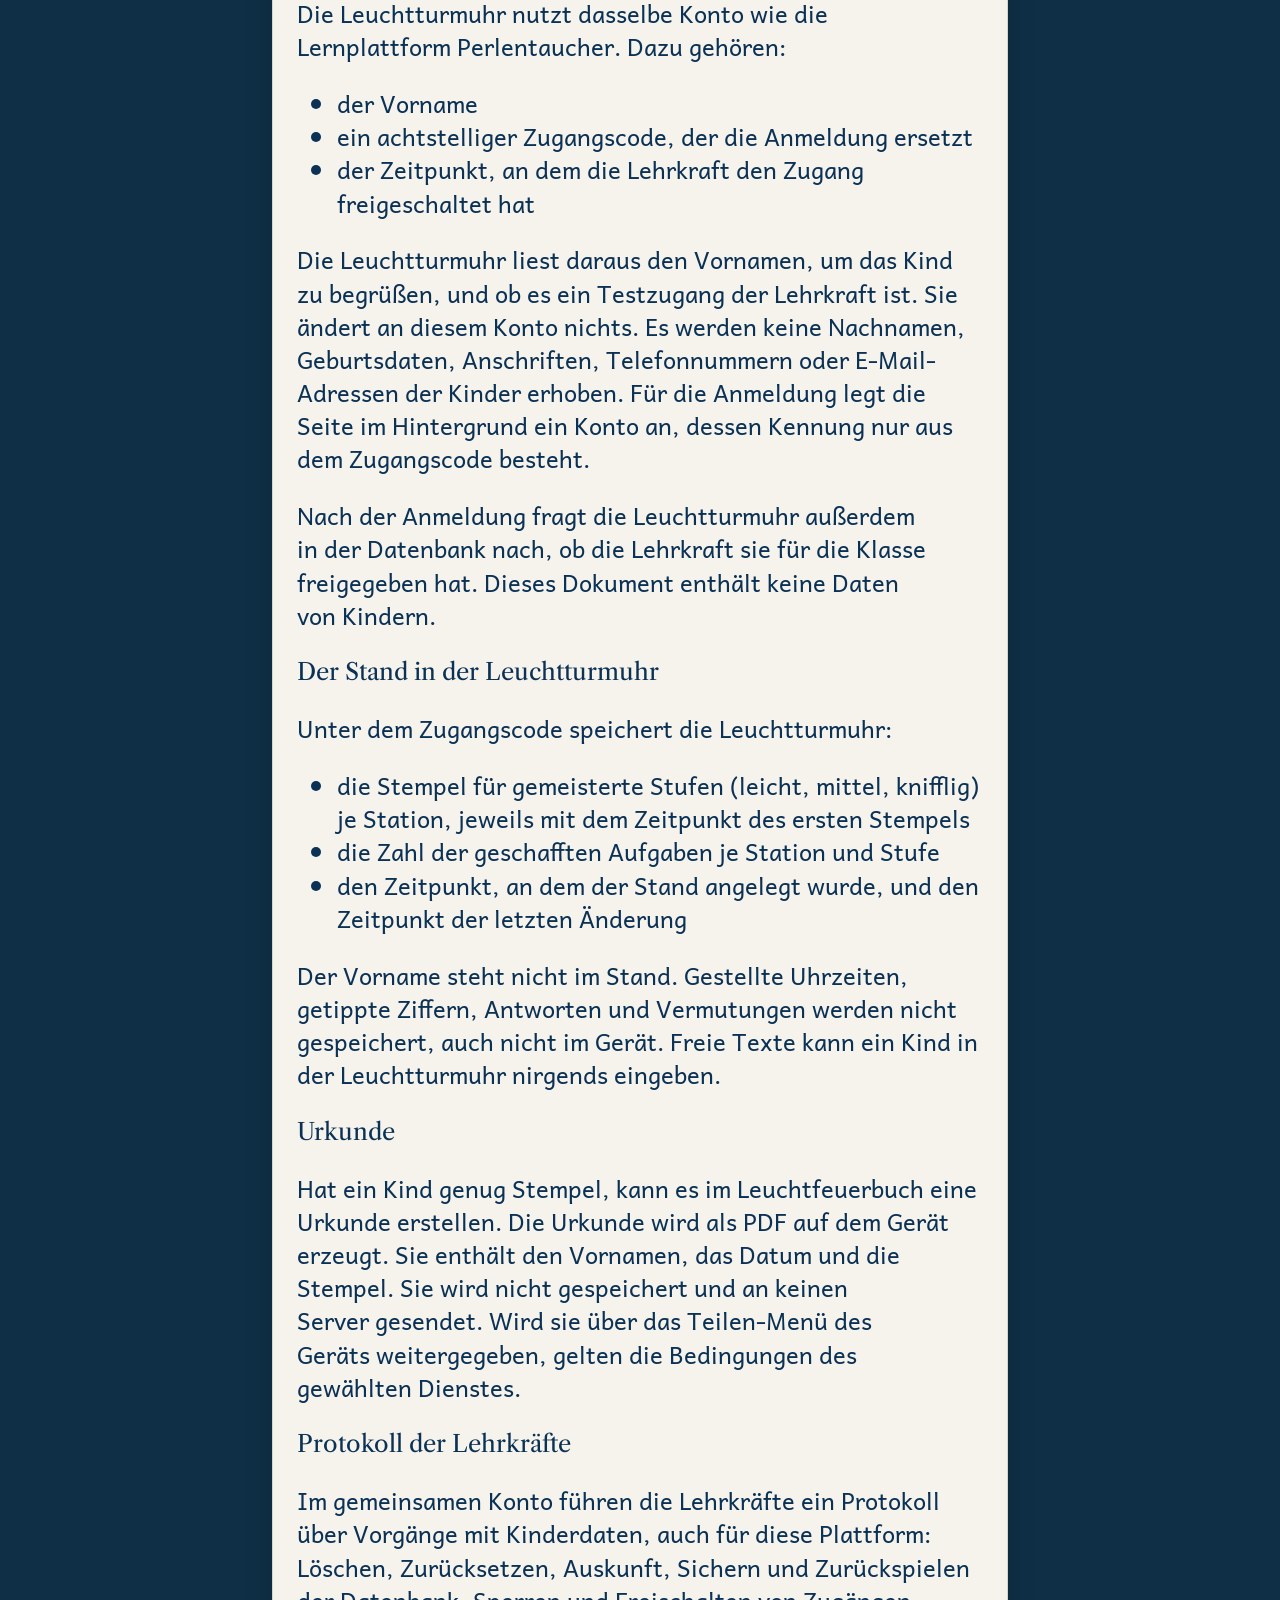
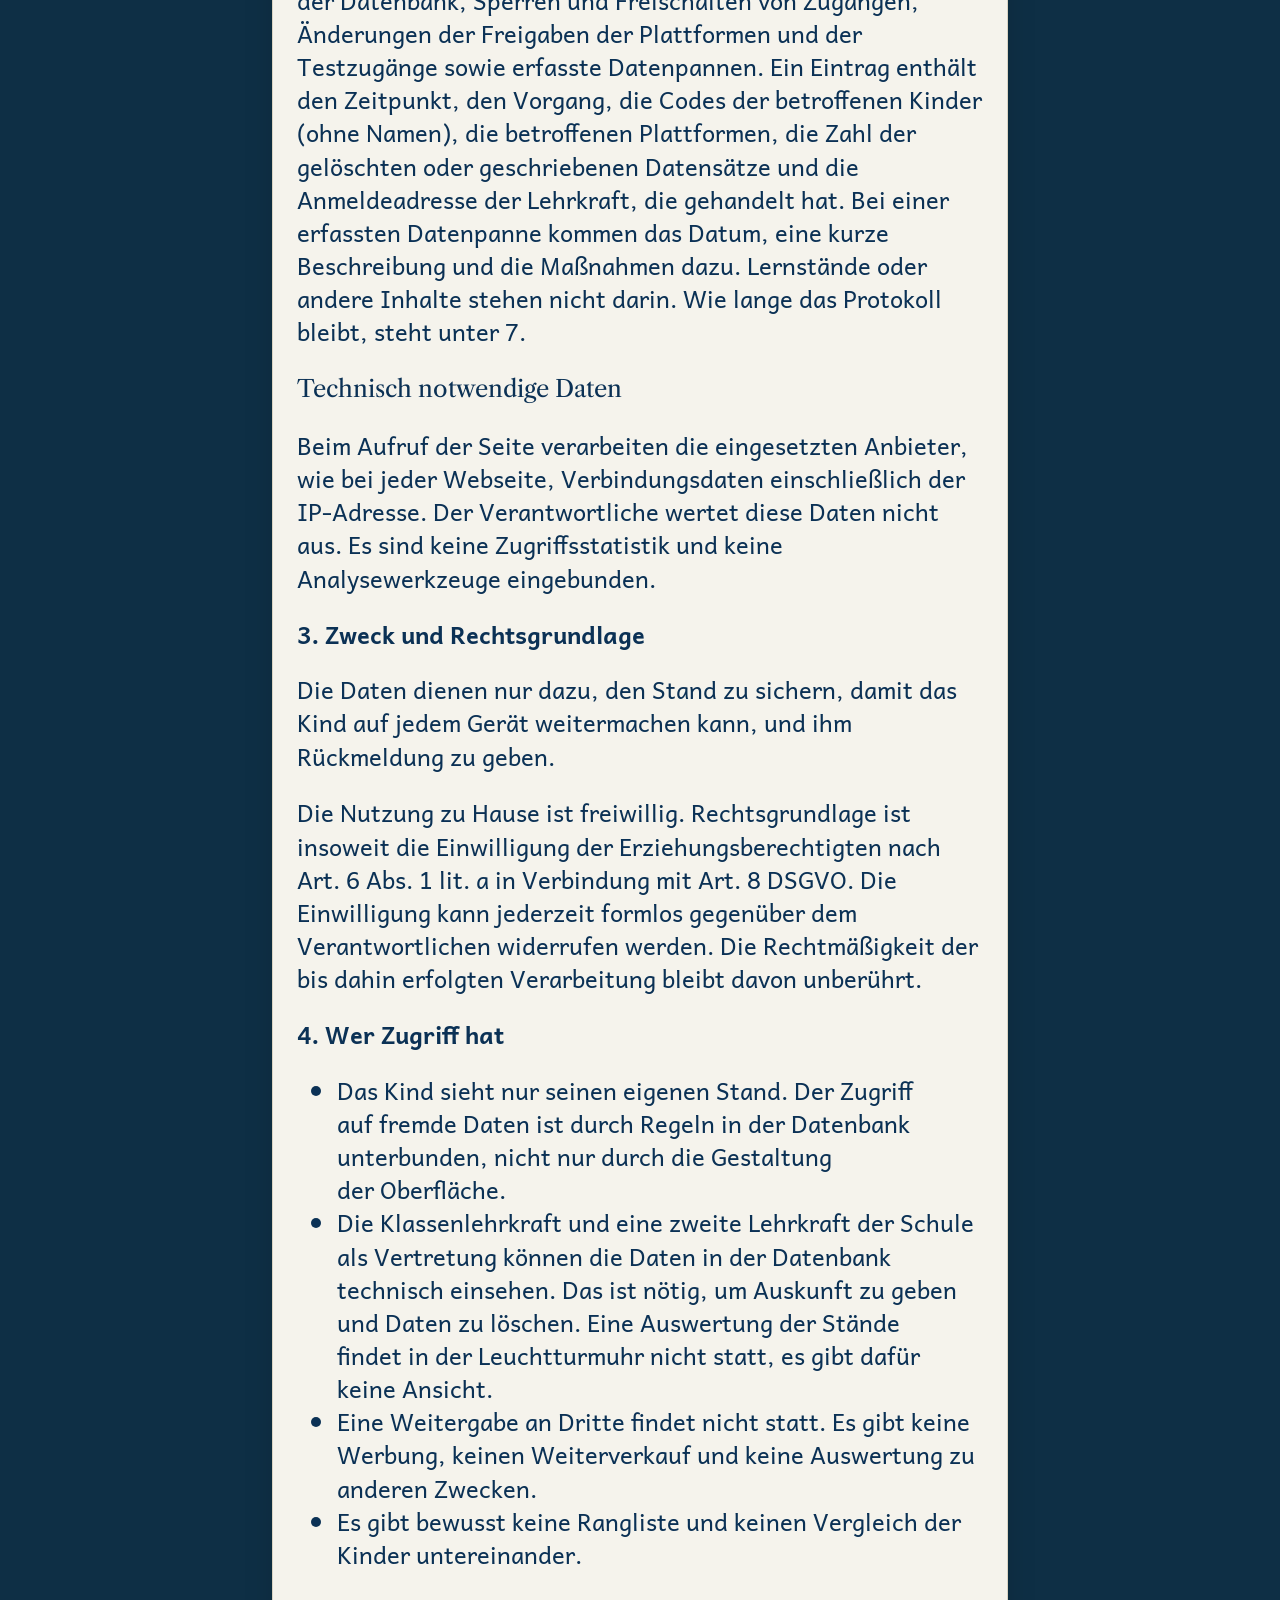
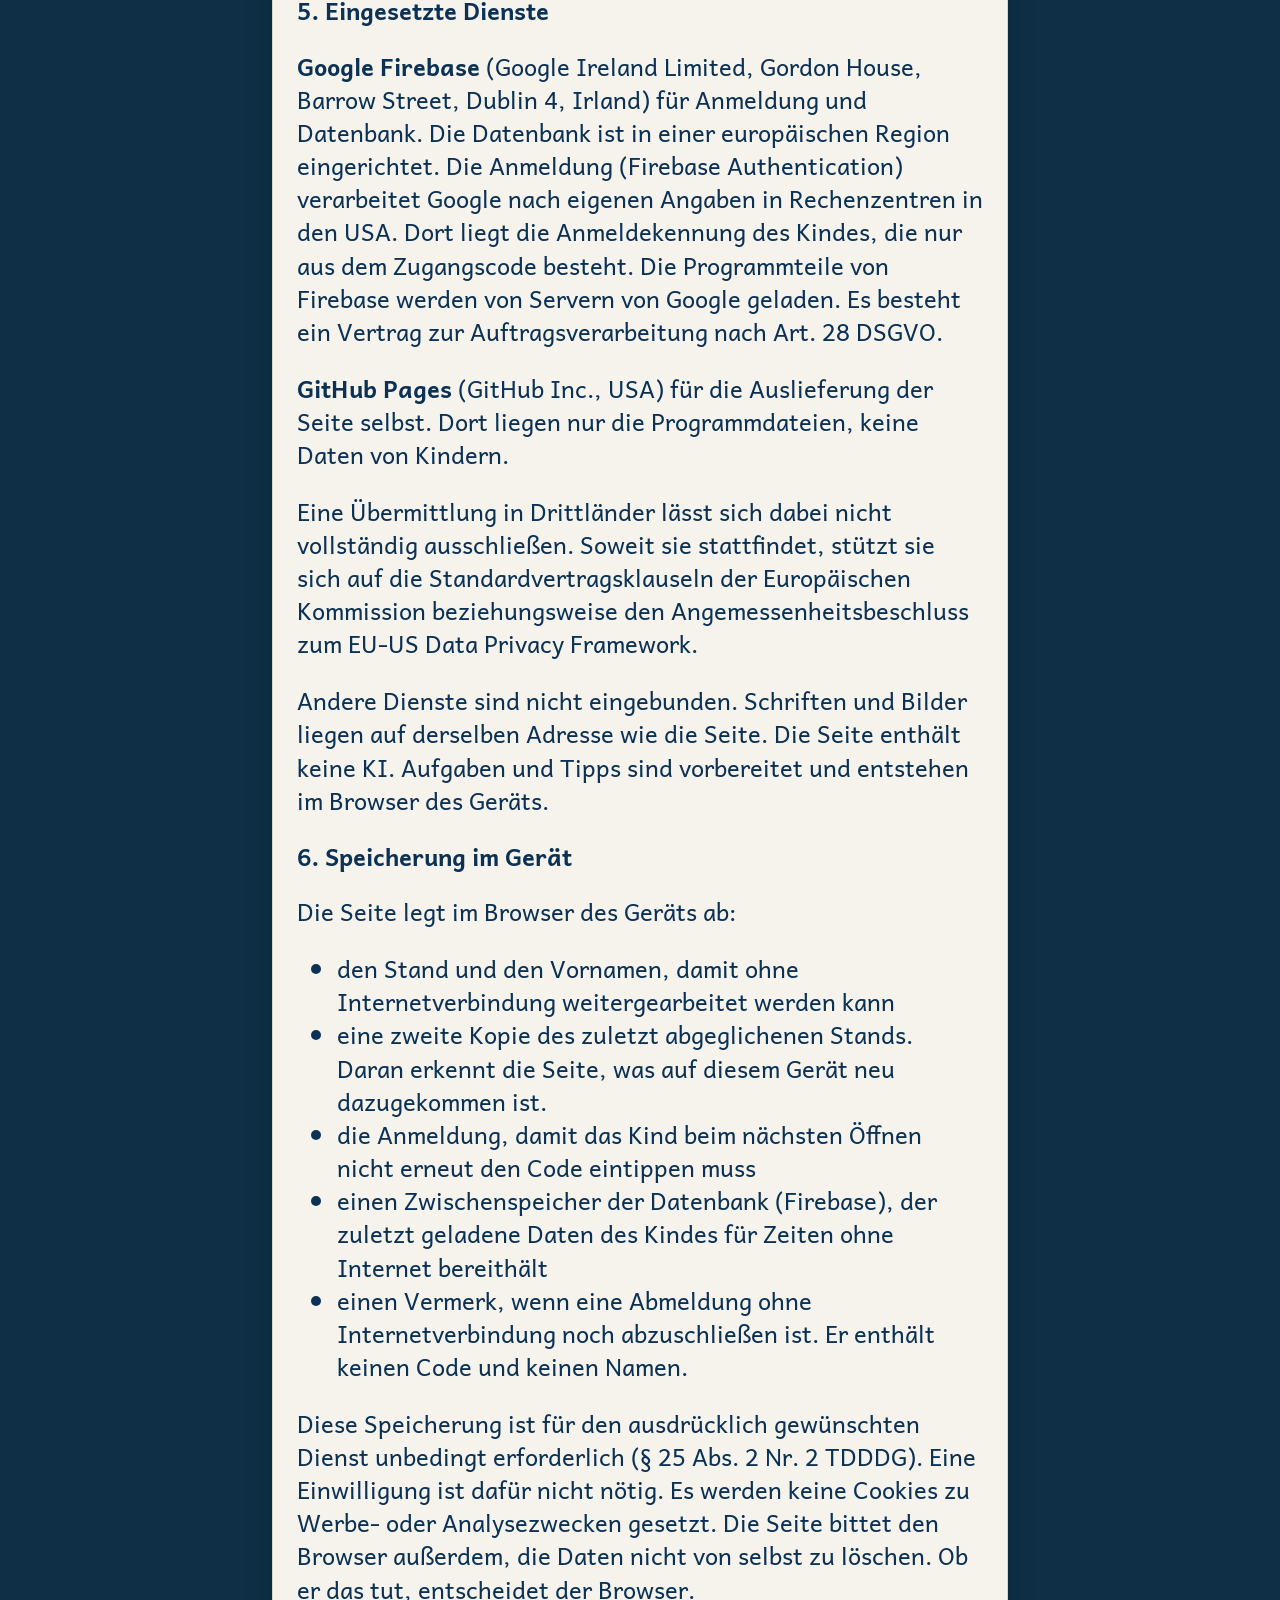
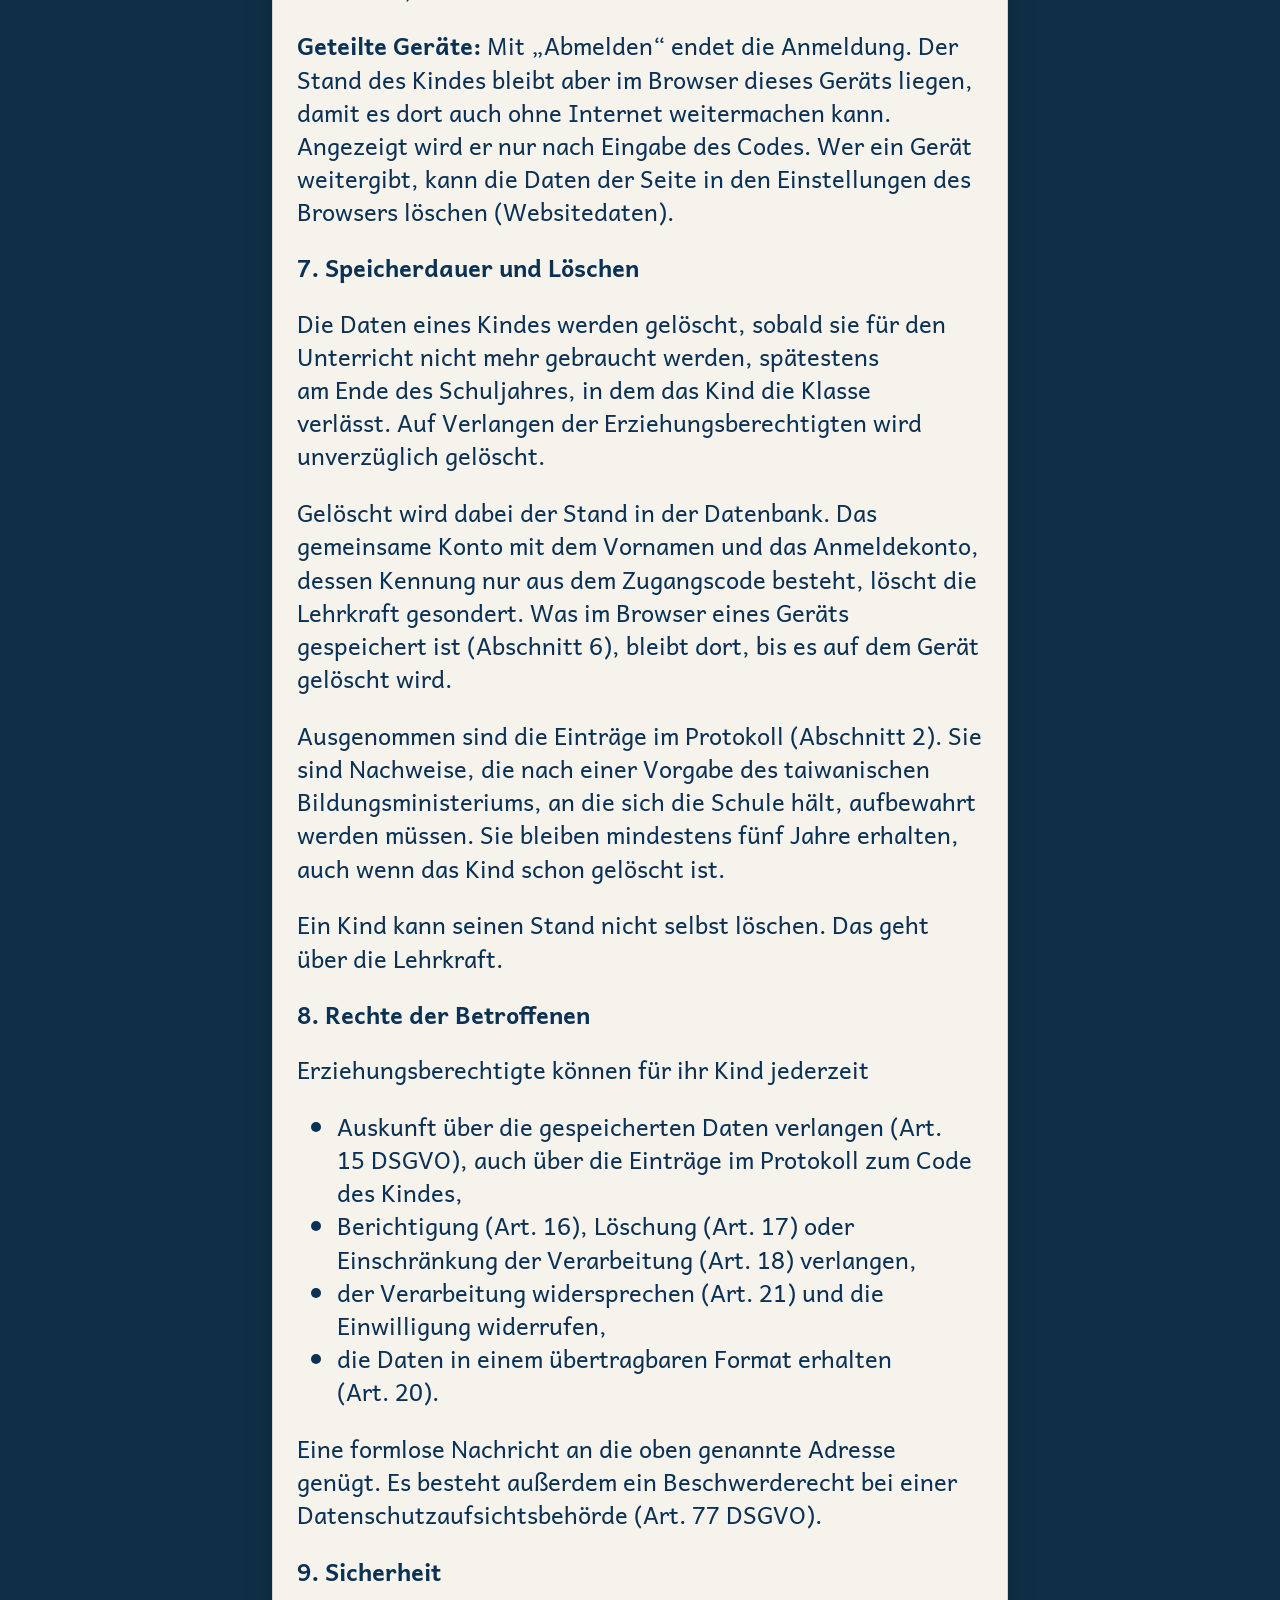
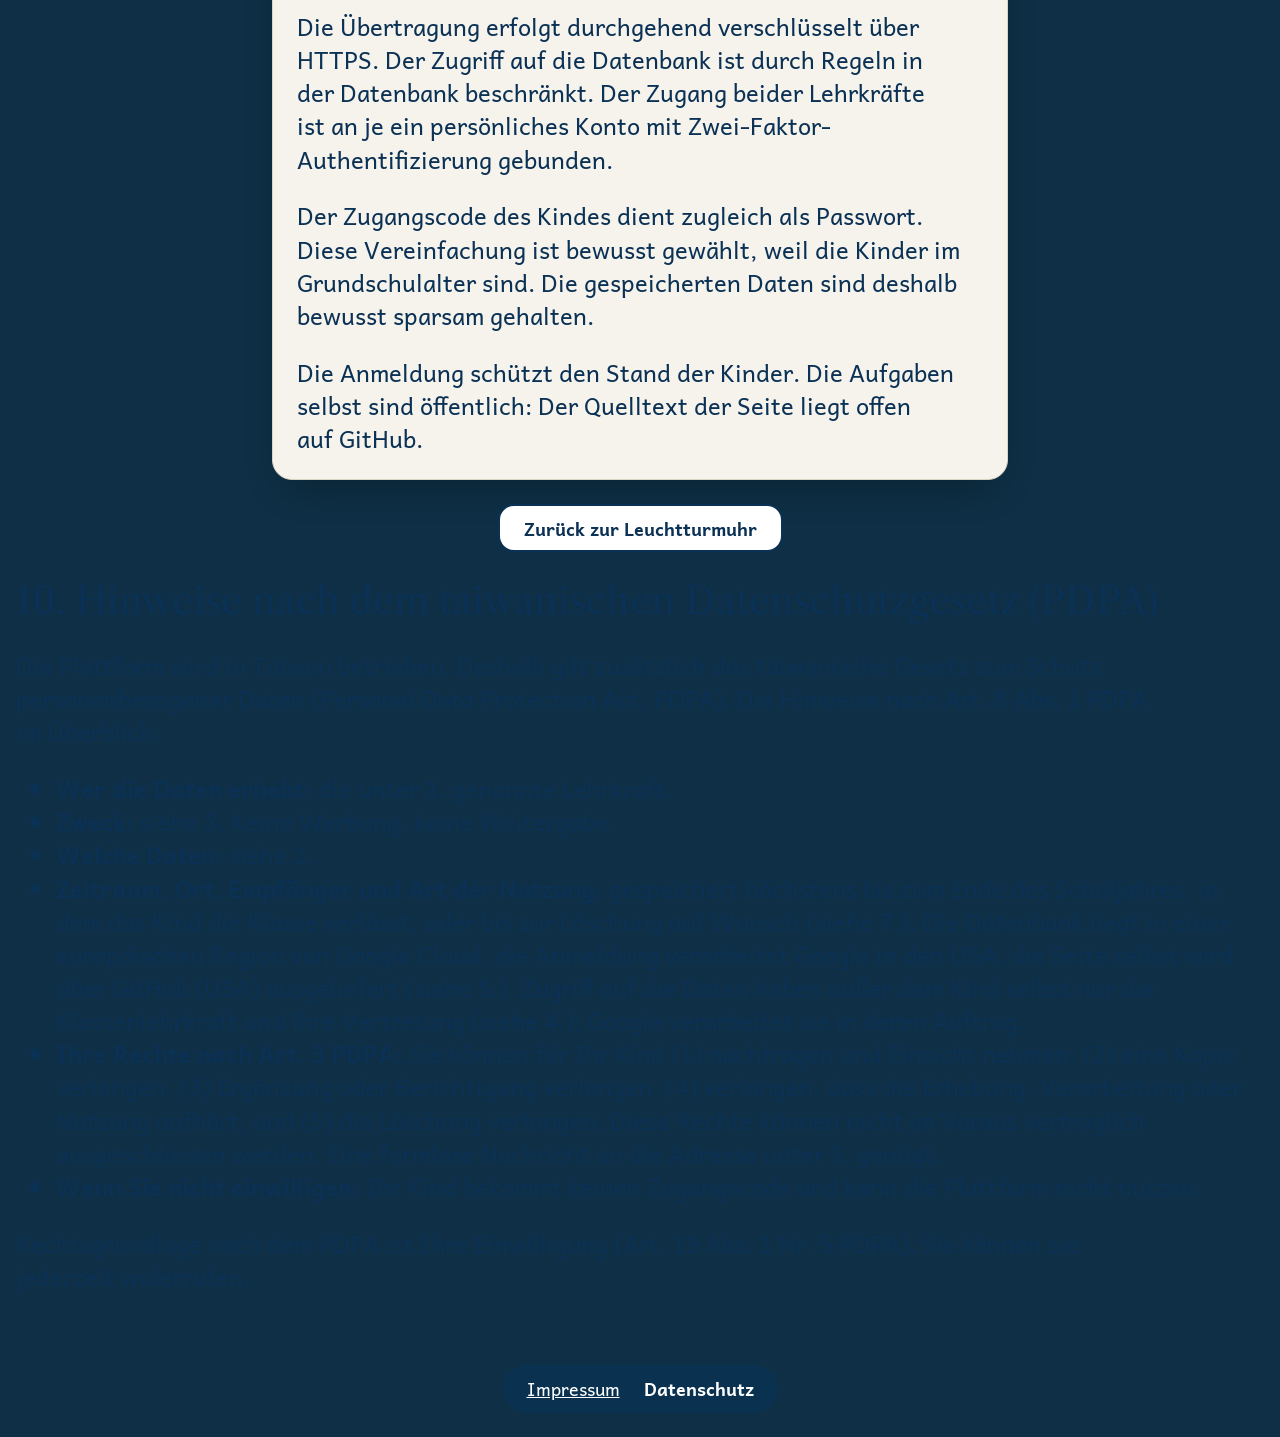
==== commit 5be44ffe: "Datenschutz: Protokoll der Lehrkräfte und zweite Lehrkraft als Vertretung Co-Authored-By: Claude Opu" ====
--- a/datenschutz.html
+++ b/datenschutz.html
@@ -57,6 +57,9 @@
       <h3>Urkunde</h3>
       <p>Hat ein Kind genug Stempel, kann es im Leuchtfeuerbuch eine Urkunde erstellen. Die Urkunde wird als PDF auf dem Gerät erzeugt. Sie enthält den Vornamen, das Datum und die Stempel. Sie wird nicht gespeichert und an keinen Server gesendet. Wird sie über das Teilen-Menü des Geräts weitergegeben, gelten die Bedingungen des gewählten Dienstes.</p>
 
+      <h3>Protokoll der Lehrkräfte</h3>
+      <p>Im gemeinsamen Konto führen die Lehrkräfte ein Protokoll über Vorgänge mit Kinderdaten, auch für diese Plattform: Löschen, Zurücksetzen, Auskunft, Sichern und Zurückspielen der Datenbank, Sperren und Freischalten von Zugängen, Änderungen der Freigaben der Plattformen und der Testzugänge sowie erfasste Datenpannen. Ein Eintrag enthält den Zeitpunkt, den Vorgang, die Codes der betroffenen Kinder (ohne Namen), die betroffenen Plattformen, die Zahl der gelöschten oder geschriebenen Datensätze und die Anmeldeadresse der Lehrkraft, die gehandelt hat. Bei einer erfassten Datenpanne kommen das Datum, eine kurze Beschreibung und die Maßnahmen dazu. Lernstände oder andere Inhalte stehen nicht darin. Wie lange das Protokoll bleibt, steht unter 7.</p>
+
       <h3>Technisch notwendige Daten</h3>
       <p>Beim Aufruf der Seite verarbeiten die eingesetzten Anbieter, wie bei jeder Webseite, Verbindungsdaten einschließlich der IP-Adresse. Der Verantwortliche wertet diese Daten nicht aus. Es sind keine Zugriffsstatistik und keine Analysewerkzeuge eingebunden.</p>
 
@@ -67,7 +70,7 @@
       <h2>4. Wer Zugriff hat</h2>
       <ul>
         <li>Das Kind sieht nur seinen eigenen Stand. Der Zugriff auf fremde Daten ist durch Regeln in der Datenbank unterbunden, nicht nur durch die Gestaltung der Oberfläche.</li>
-        <li>Die Lehrkraft kann die Daten in der Datenbank technisch einsehen. Das ist nötig, um Auskunft zu geben und Daten zu löschen. Eine Auswertung der Stände findet in der Leuchtturmuhr nicht statt, es gibt dafür keine Ansicht.</li>
+        <li>Die Klassenlehrkraft und eine zweite Lehrkraft der Schule als Vertretung können die Daten in der Datenbank technisch einsehen. Das ist nötig, um Auskunft zu geben und Daten zu löschen. Eine Auswertung der Stände findet in der Leuchtturmuhr nicht statt, es gibt dafür keine Ansicht.</li>
         <li>Eine Weitergabe an Dritte findet nicht statt. Es gibt keine Werbung, keinen Weiterverkauf und keine Auswertung zu anderen Zwecken.</li>
         <li>Es gibt bewusst keine Rangliste und keinen Vergleich der Kinder untereinander.</li>
       </ul>
@@ -93,12 +96,13 @@
       <h2>7. Speicherdauer und Löschen</h2>
       <p>Die Daten eines Kindes werden gelöscht, sobald sie für den Unterricht nicht mehr gebraucht werden, spätestens am Ende des Schuljahres, in dem das Kind die Klasse verlässt. Auf Verlangen der Erziehungsberechtigten wird unverzüglich gelöscht.</p>
       <p>Gelöscht wird dabei der Stand in der Datenbank. Das gemeinsame Konto mit dem Vornamen und das Anmeldekonto, dessen Kennung nur aus dem Zugangscode besteht, löscht die Lehrkraft gesondert. Was im Browser eines Geräts gespeichert ist (Abschnitt 6), bleibt dort, bis es auf dem Gerät gelöscht wird.</p>
+      <p>Ausgenommen sind die Einträge im Protokoll (Abschnitt 2). Sie sind Nachweise, die nach einer Vorgabe des taiwanischen Bildungsministeriums, an die sich die Schule hält, aufbewahrt werden müssen. Sie bleiben mindestens fünf Jahre erhalten, auch wenn das Kind schon gelöscht ist.</p>
       <p>Ein Kind kann seinen Stand nicht selbst löschen. Das geht über die Lehrkraft.</p>
 
       <h2>8. Rechte der Betroffenen</h2>
       <p>Erziehungsberechtigte können für ihr Kind jederzeit</p>
       <ul>
-        <li>Auskunft über die gespeicherten Daten verlangen (Art. 15 DSGVO),</li>
+        <li>Auskunft über die gespeicherten Daten verlangen (Art. 15 DSGVO), auch über die Einträge im Protokoll zum Code des Kindes,</li>
         <li>Berichtigung (Art. 16), Löschung (Art. 17) oder Einschränkung der Verarbeitung (Art. 18) verlangen,</li>
         <li>der Verarbeitung widersprechen (Art. 21) und die Einwilligung widerrufen,</li>
         <li>die Daten in einem übertragbaren Format erhalten (Art. 20).</li>
@@ -106,7 +110,7 @@
       <p>Eine formlose Nachricht an die oben genannte Adresse genügt. Es besteht außerdem ein Beschwerderecht bei einer Datenschutzaufsichtsbehörde (Art. 77 DSGVO).</p>
 
       <h2>9. Sicherheit</h2>
-      <p>Die Übertragung erfolgt durchgehend verschlüsselt über HTTPS. Der Zugriff auf die Datenbank ist durch Regeln in der Datenbank beschränkt. Der Zugang der Lehrkraft ist an ein persönliches Konto mit Zwei-Faktor-Authentifizierung gebunden.</p>
+      <p>Die Übertragung erfolgt durchgehend verschlüsselt über HTTPS. Der Zugriff auf die Datenbank ist durch Regeln in der Datenbank beschränkt. Der Zugang beider Lehrkräfte ist an je ein persönliches Konto mit Zwei-Faktor-Authentifizierung gebunden.</p>
       <p>Der Zugangscode des Kindes dient zugleich als Passwort. Diese Vereinfachung ist bewusst gewählt, weil die Kinder im Grundschulalter sind. Die gespeicherten Daten sind deshalb bewusst sparsam gehalten.</p>
       <p>Die Anmeldung schützt den Stand der Kinder. Die Aufgaben selbst sind öffentlich: Der Quelltext der Seite liegt offen auf GitHub.</p>
     </section>
@@ -126,8 +130,8 @@
           verlässt, oder bis zur Löschung auf Wunsch (siehe 7.). Die Datenbank
           liegt in einer europäischen Region von Google Cloud, die Anmeldung
           verarbeitet Google in den USA, die Seite selbst wird über GitHub (USA)
-          ausgeliefert (siehe 5.). Zugriff auf die Daten hat außer dem Kind
-          selbst nur die Lehrkraft (siehe 4.); Google verarbeitet sie in ihrem Auftrag.</li>
+          ausgeliefert (siehe 5.). Zugriff auf die Daten haben außer dem Kind
+          selbst nur die Klassenlehrkraft und ihre Vertretung (siehe 4.); Google verarbeitet sie in deren Auftrag.</li>
         <li><b>Ihre Rechte nach Art. 3 PDPA:</b> Sie können für Ihr Kind
           (1) nachfragen und Einsicht nehmen, (2) eine Kopie verlangen,
           (3) Ergänzung oder Berichtigung verlangen, (4) verlangen, dass die
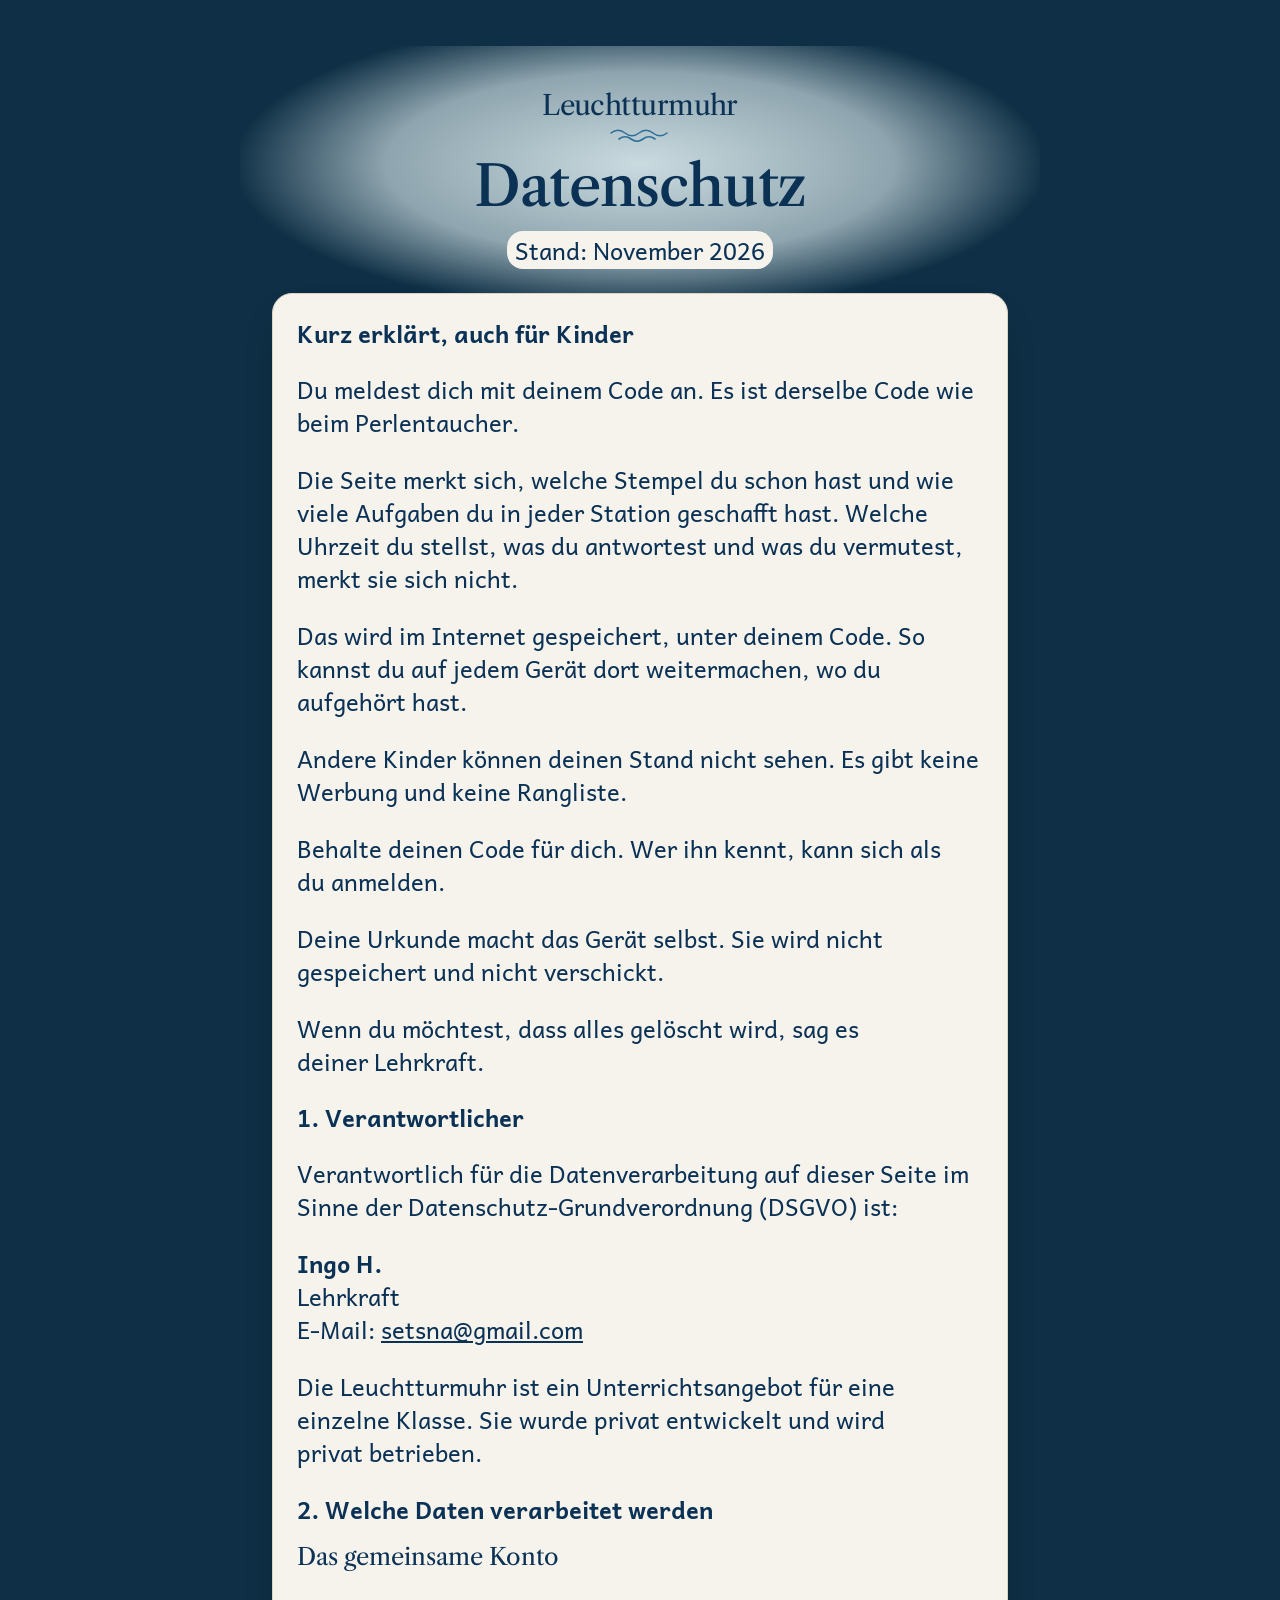
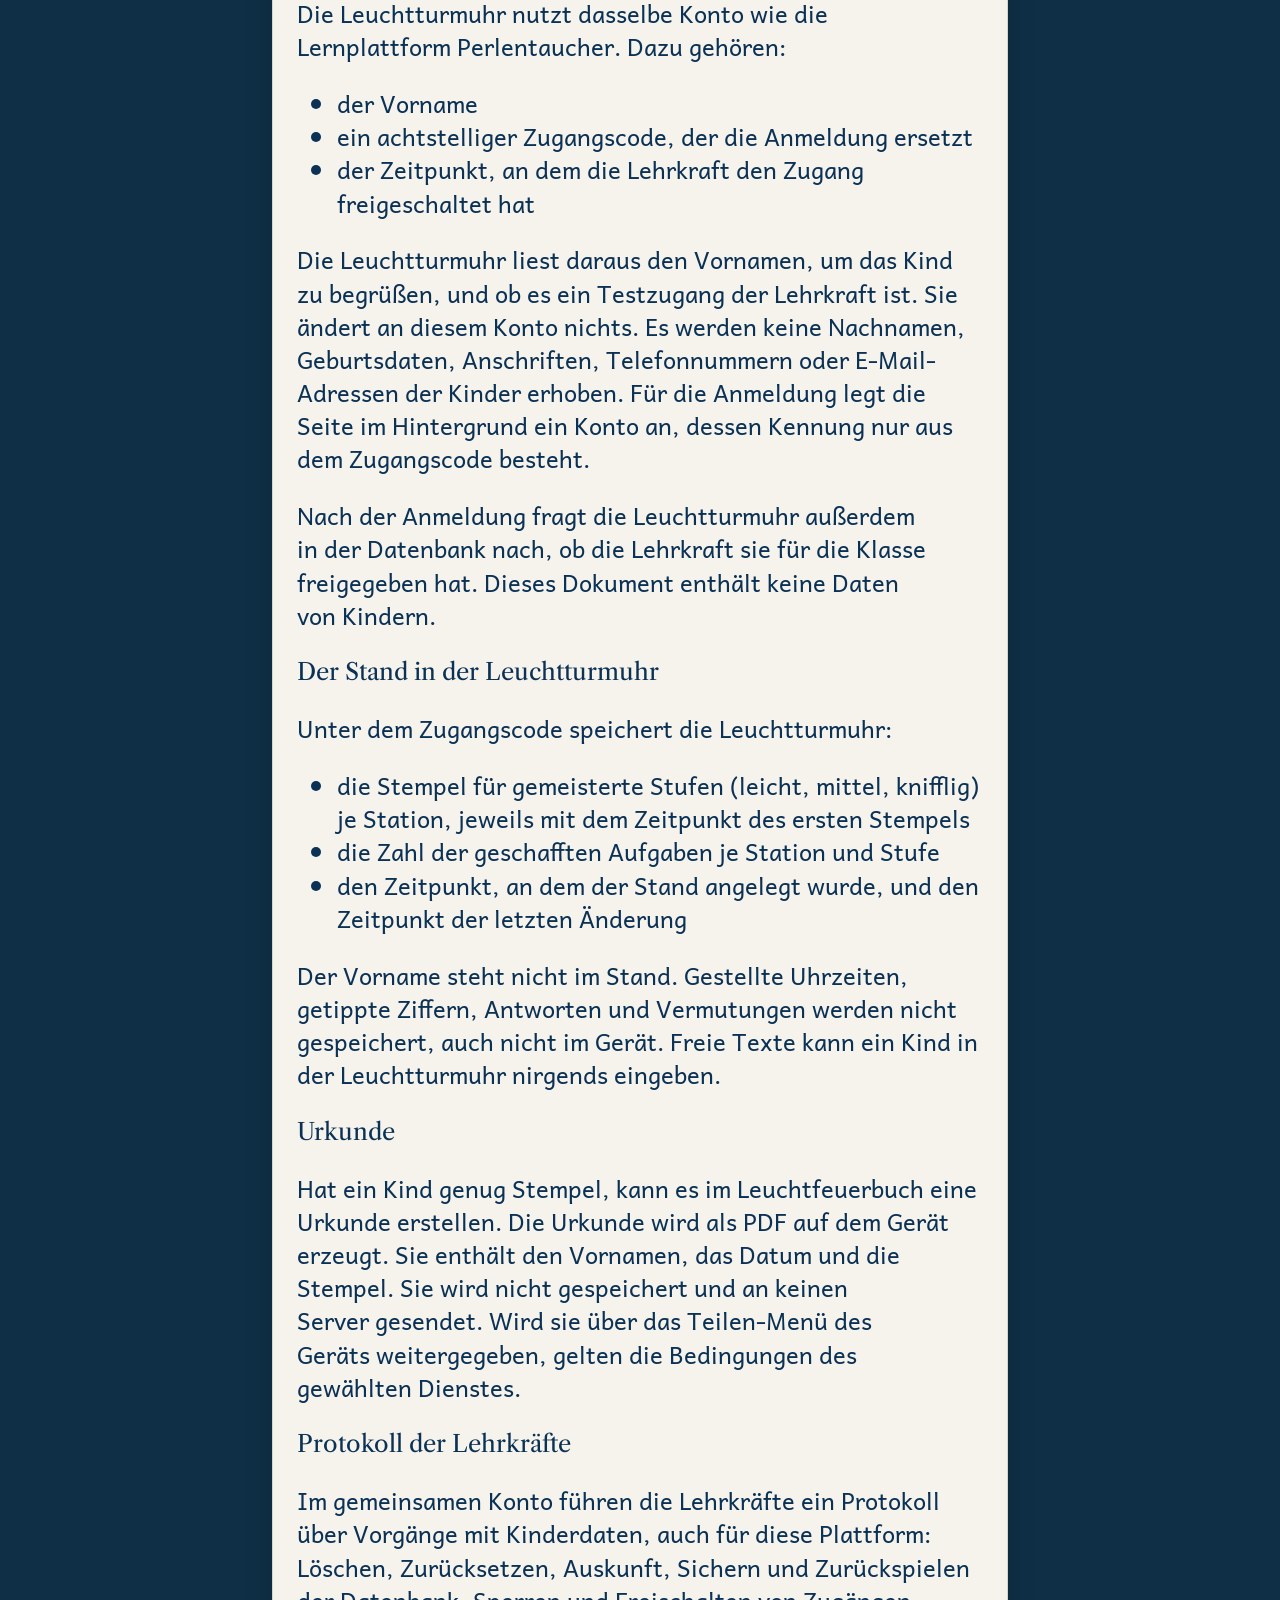
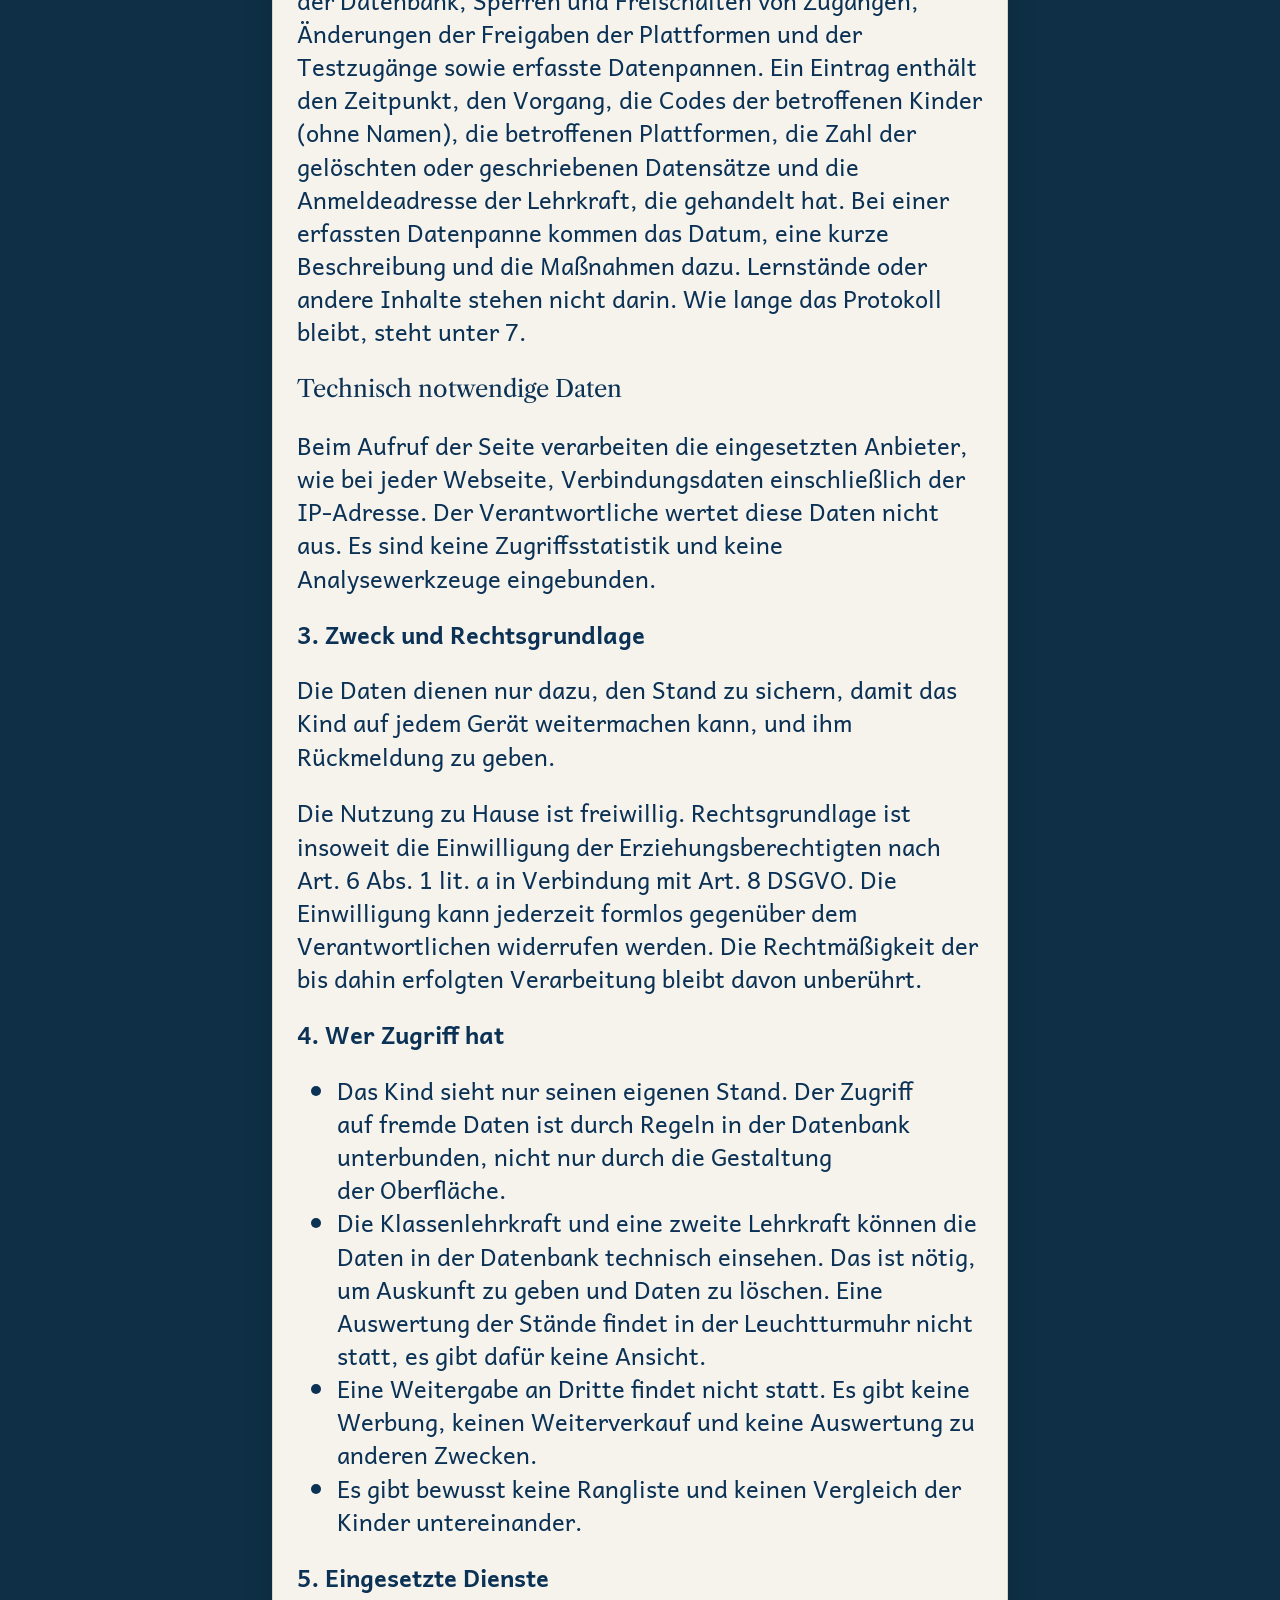
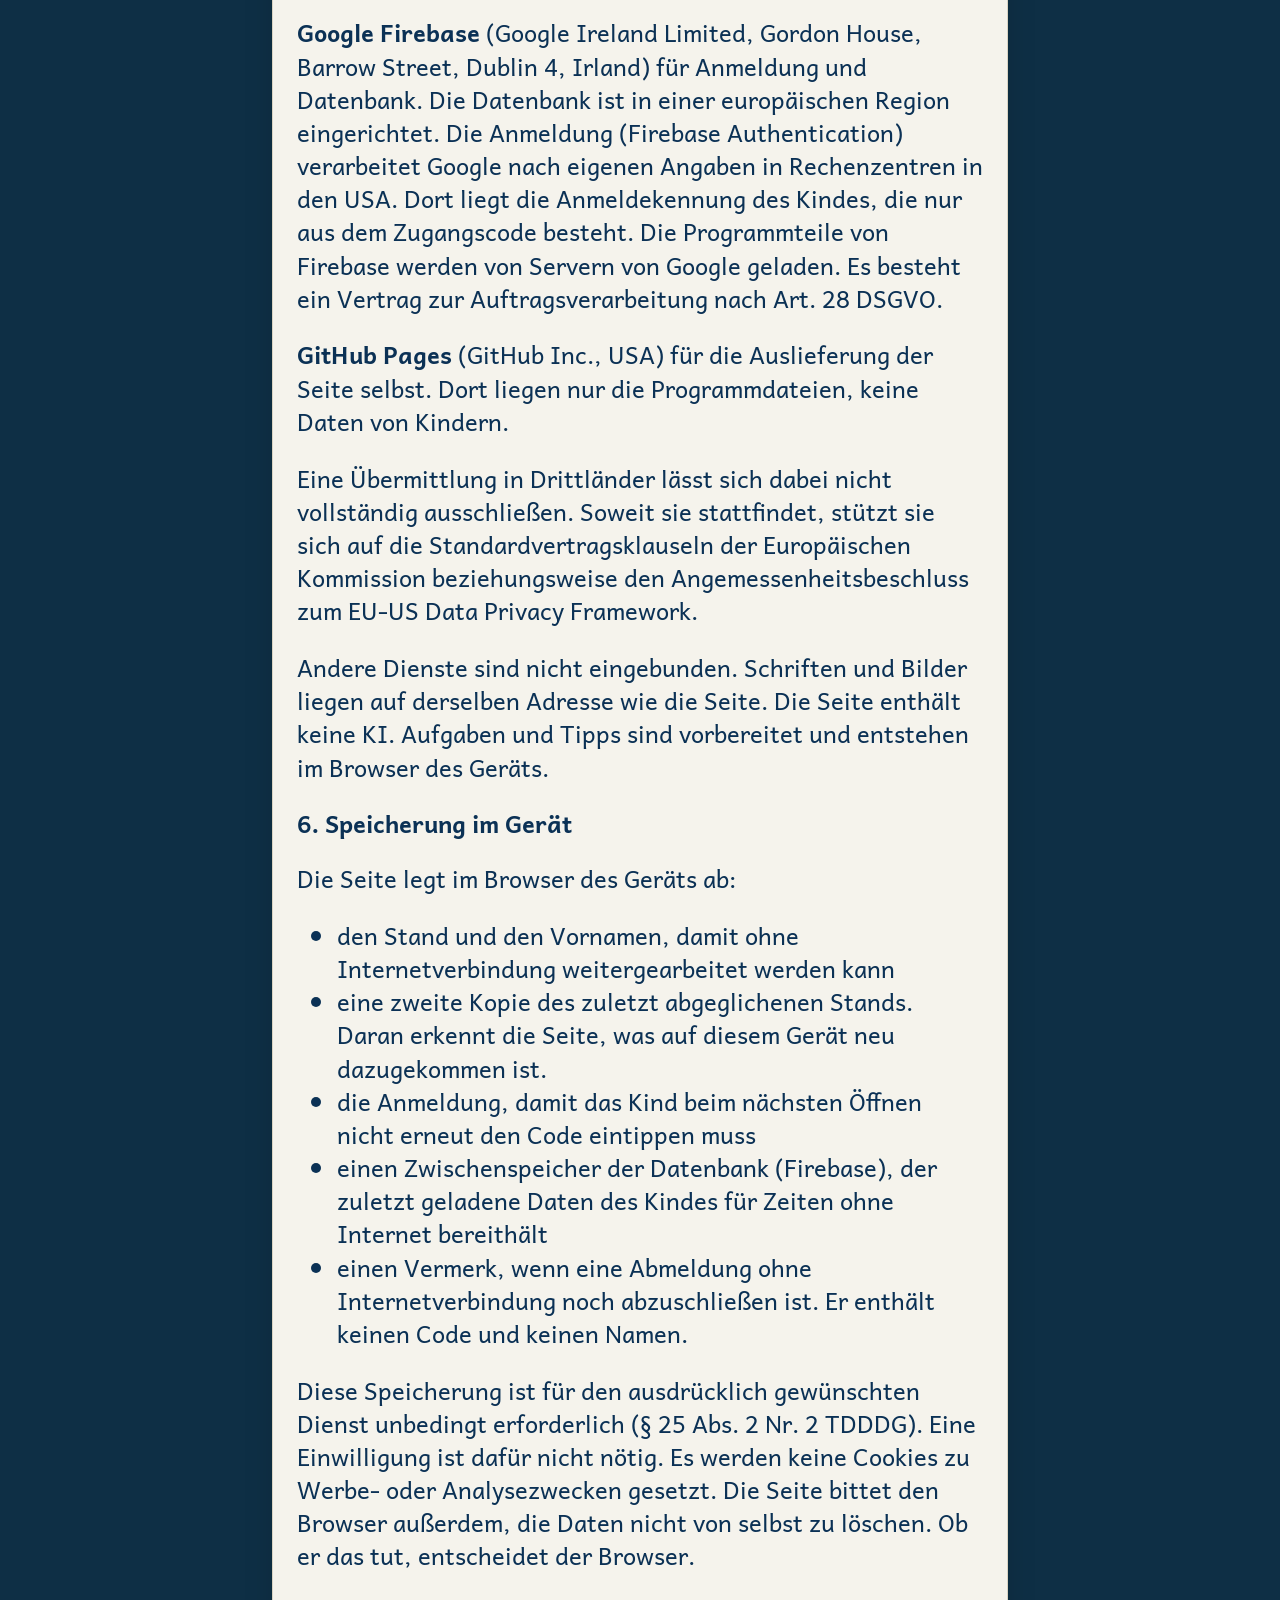
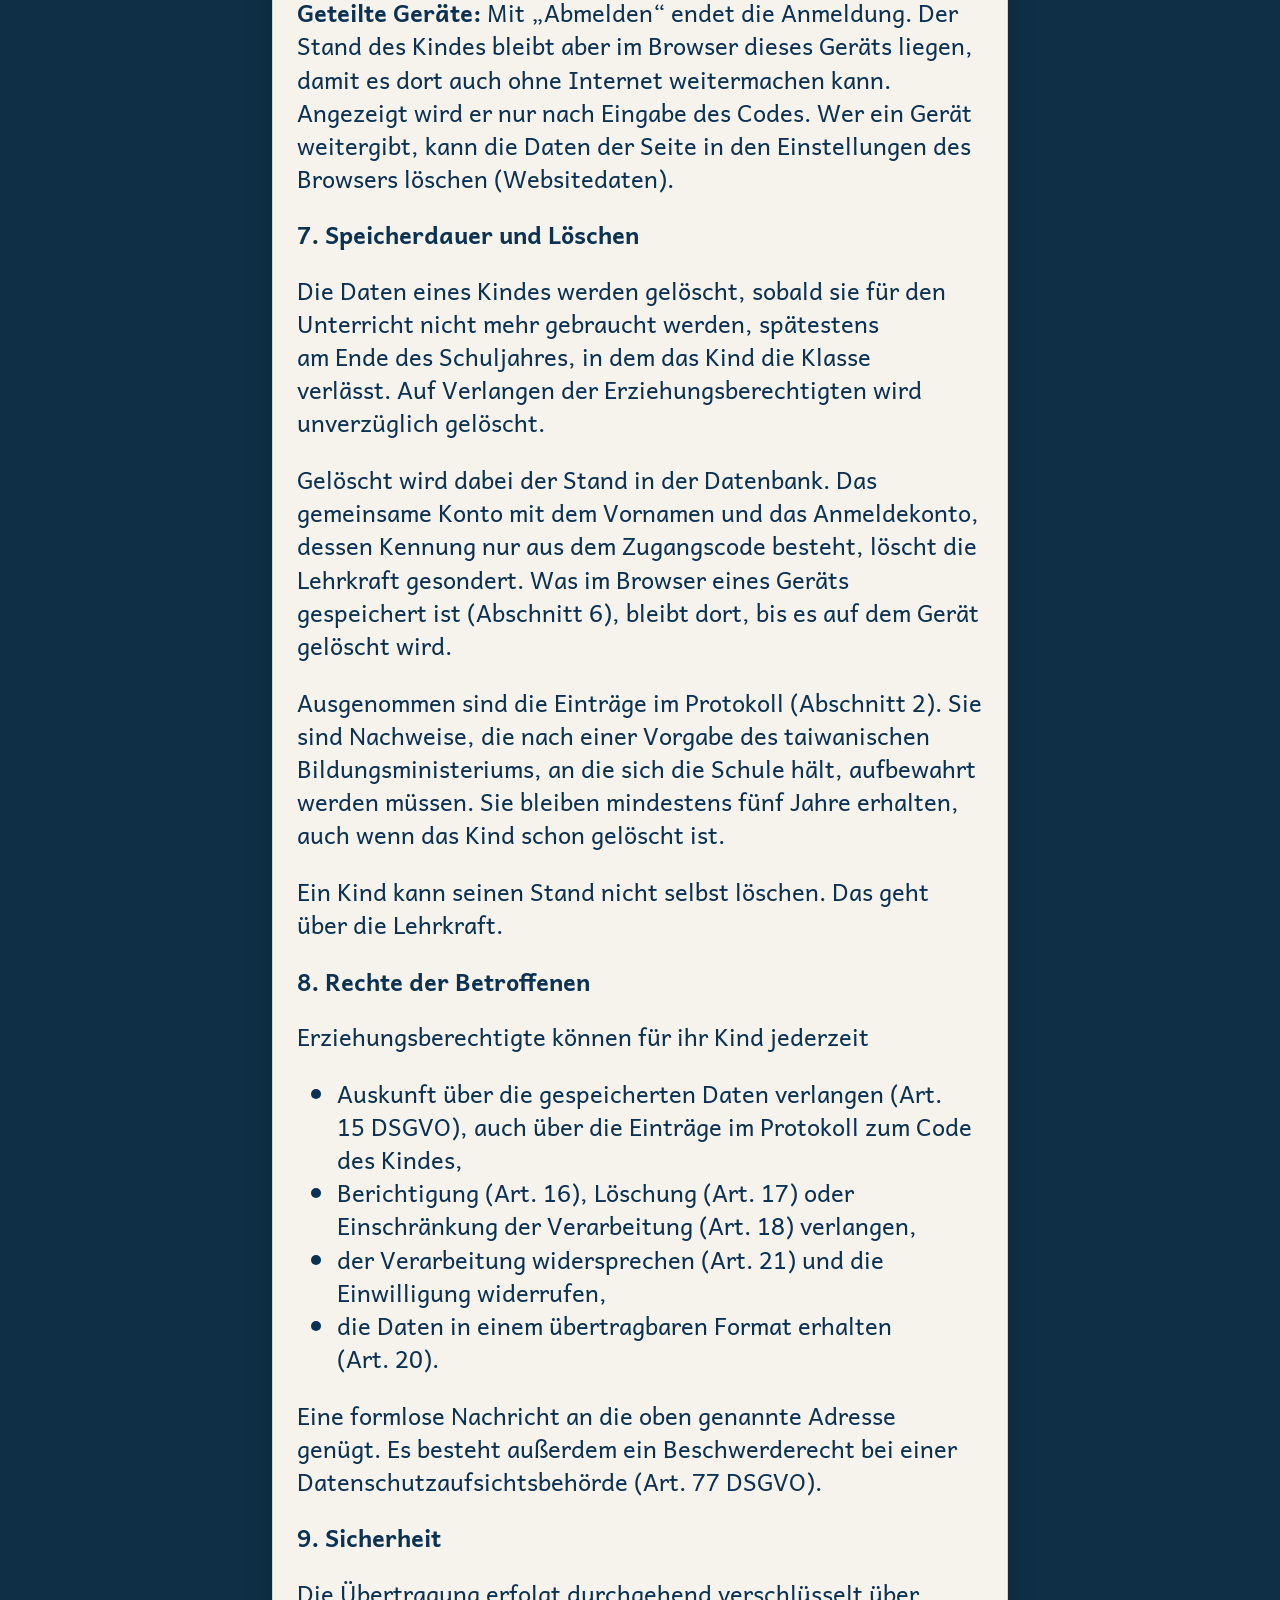
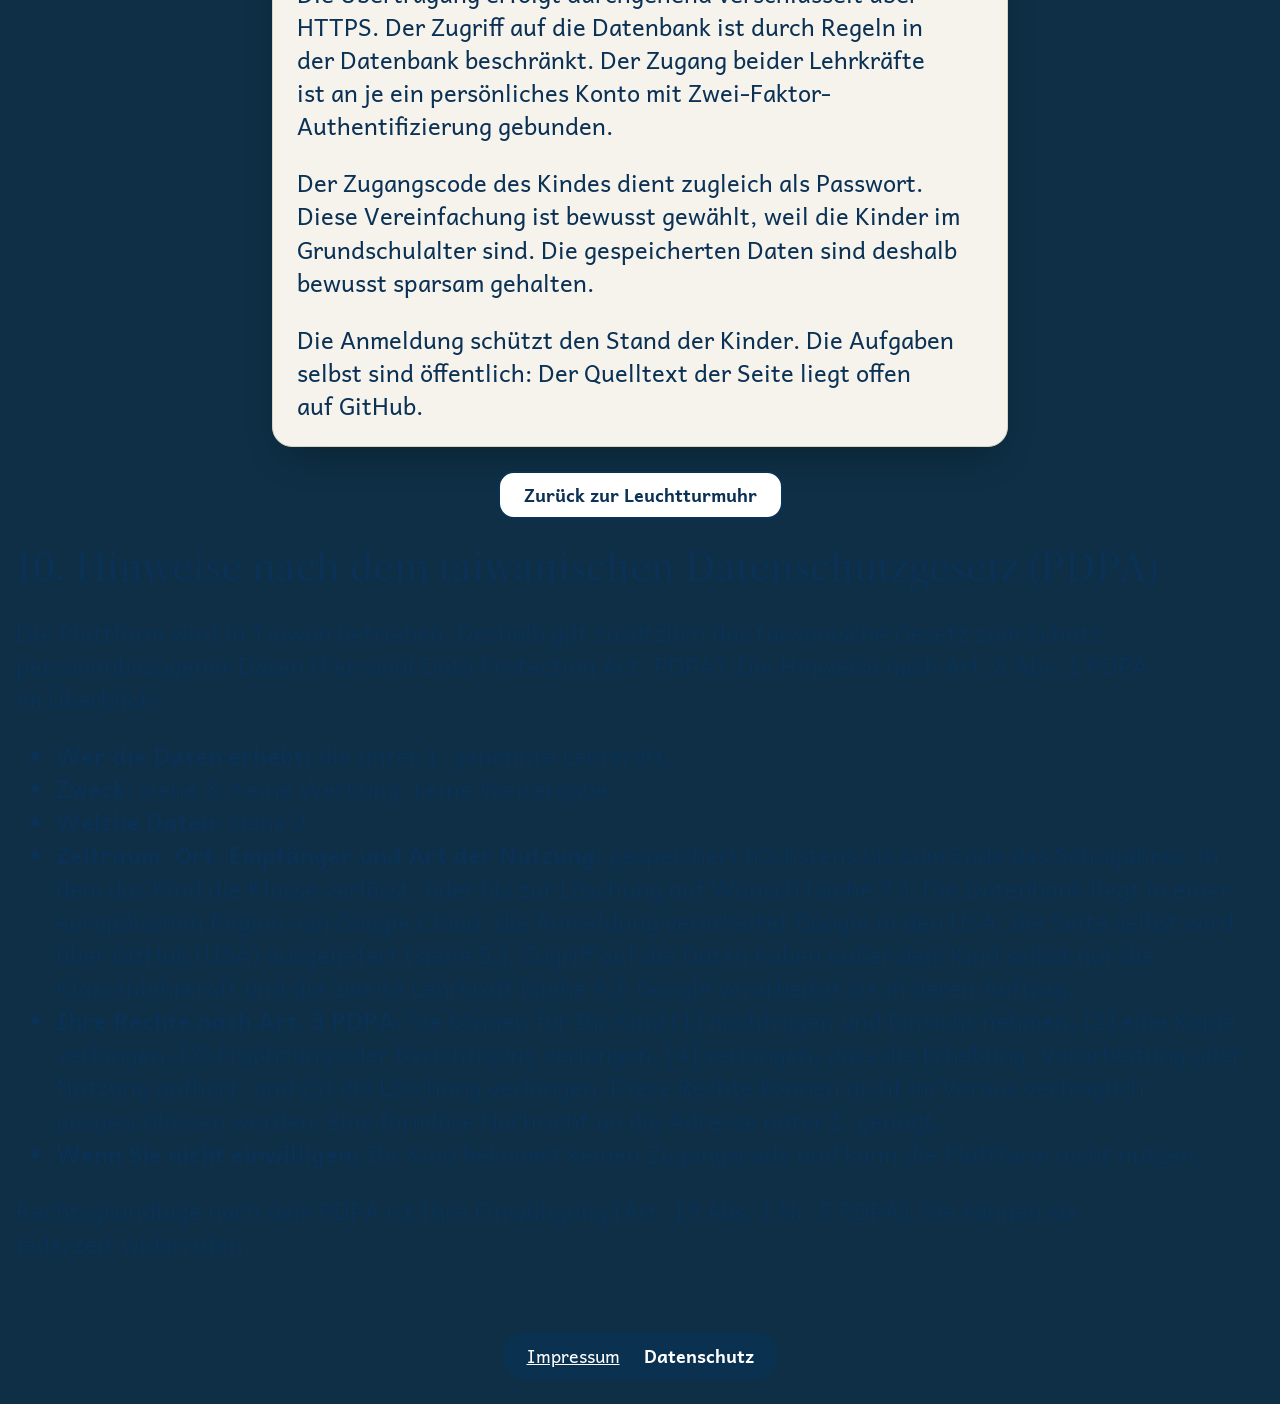
==== commit 10c83d71: "Datenschutz: nur „zweite Lehrkraft“ statt „Vertretung“ Co-Authored-By: Claude Opus 5.5 <noreply@anth" ====
--- a/datenschutz.html
+++ b/datenschutz.html
@@ -70,7 +70,7 @@
       <h2>4. Wer Zugriff hat</h2>
       <ul>
         <li>Das Kind sieht nur seinen eigenen Stand. Der Zugriff auf fremde Daten ist durch Regeln in der Datenbank unterbunden, nicht nur durch die Gestaltung der Oberfläche.</li>
-        <li>Die Klassenlehrkraft und eine zweite Lehrkraft der Schule als Vertretung können die Daten in der Datenbank technisch einsehen. Das ist nötig, um Auskunft zu geben und Daten zu löschen. Eine Auswertung der Stände findet in der Leuchtturmuhr nicht statt, es gibt dafür keine Ansicht.</li>
+        <li>Die Klassenlehrkraft und eine zweite Lehrkraft können die Daten in der Datenbank technisch einsehen. Das ist nötig, um Auskunft zu geben und Daten zu löschen. Eine Auswertung der Stände findet in der Leuchtturmuhr nicht statt, es gibt dafür keine Ansicht.</li>
         <li>Eine Weitergabe an Dritte findet nicht statt. Es gibt keine Werbung, keinen Weiterverkauf und keine Auswertung zu anderen Zwecken.</li>
         <li>Es gibt bewusst keine Rangliste und keinen Vergleich der Kinder untereinander.</li>
       </ul>
@@ -131,7 +131,7 @@
           liegt in einer europäischen Region von Google Cloud, die Anmeldung
           verarbeitet Google in den USA, die Seite selbst wird über GitHub (USA)
           ausgeliefert (siehe 5.). Zugriff auf die Daten haben außer dem Kind
-          selbst nur die Klassenlehrkraft und ihre Vertretung (siehe 4.); Google verarbeitet sie in deren Auftrag.</li>
+          selbst nur die Klassenlehrkraft und die zweite Lehrkraft (siehe 4.); Google verarbeitet sie in deren Auftrag.</li>
         <li><b>Ihre Rechte nach Art. 3 PDPA:</b> Sie können für Ihr Kind
           (1) nachfragen und Einsicht nehmen, (2) eine Kopie verlangen,
           (3) Ergänzung oder Berichtigung verlangen, (4) verlangen, dass die
